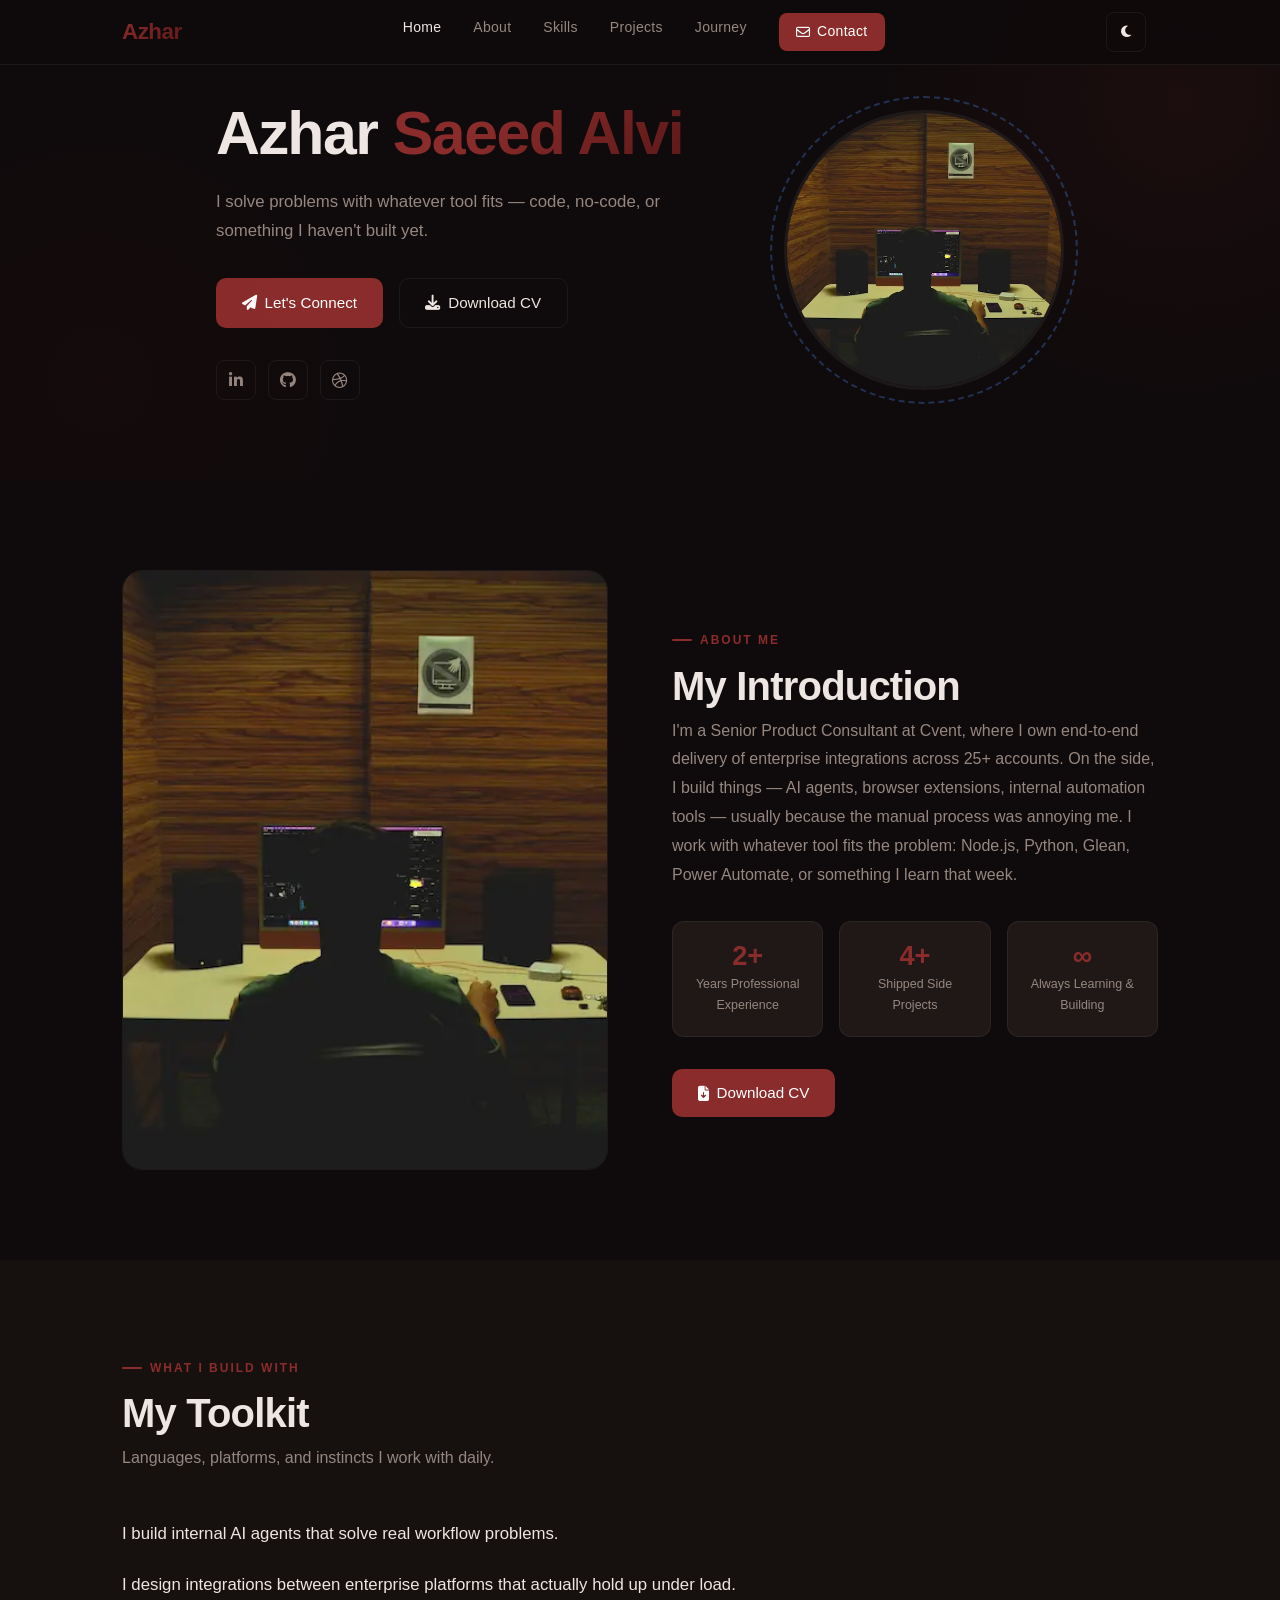
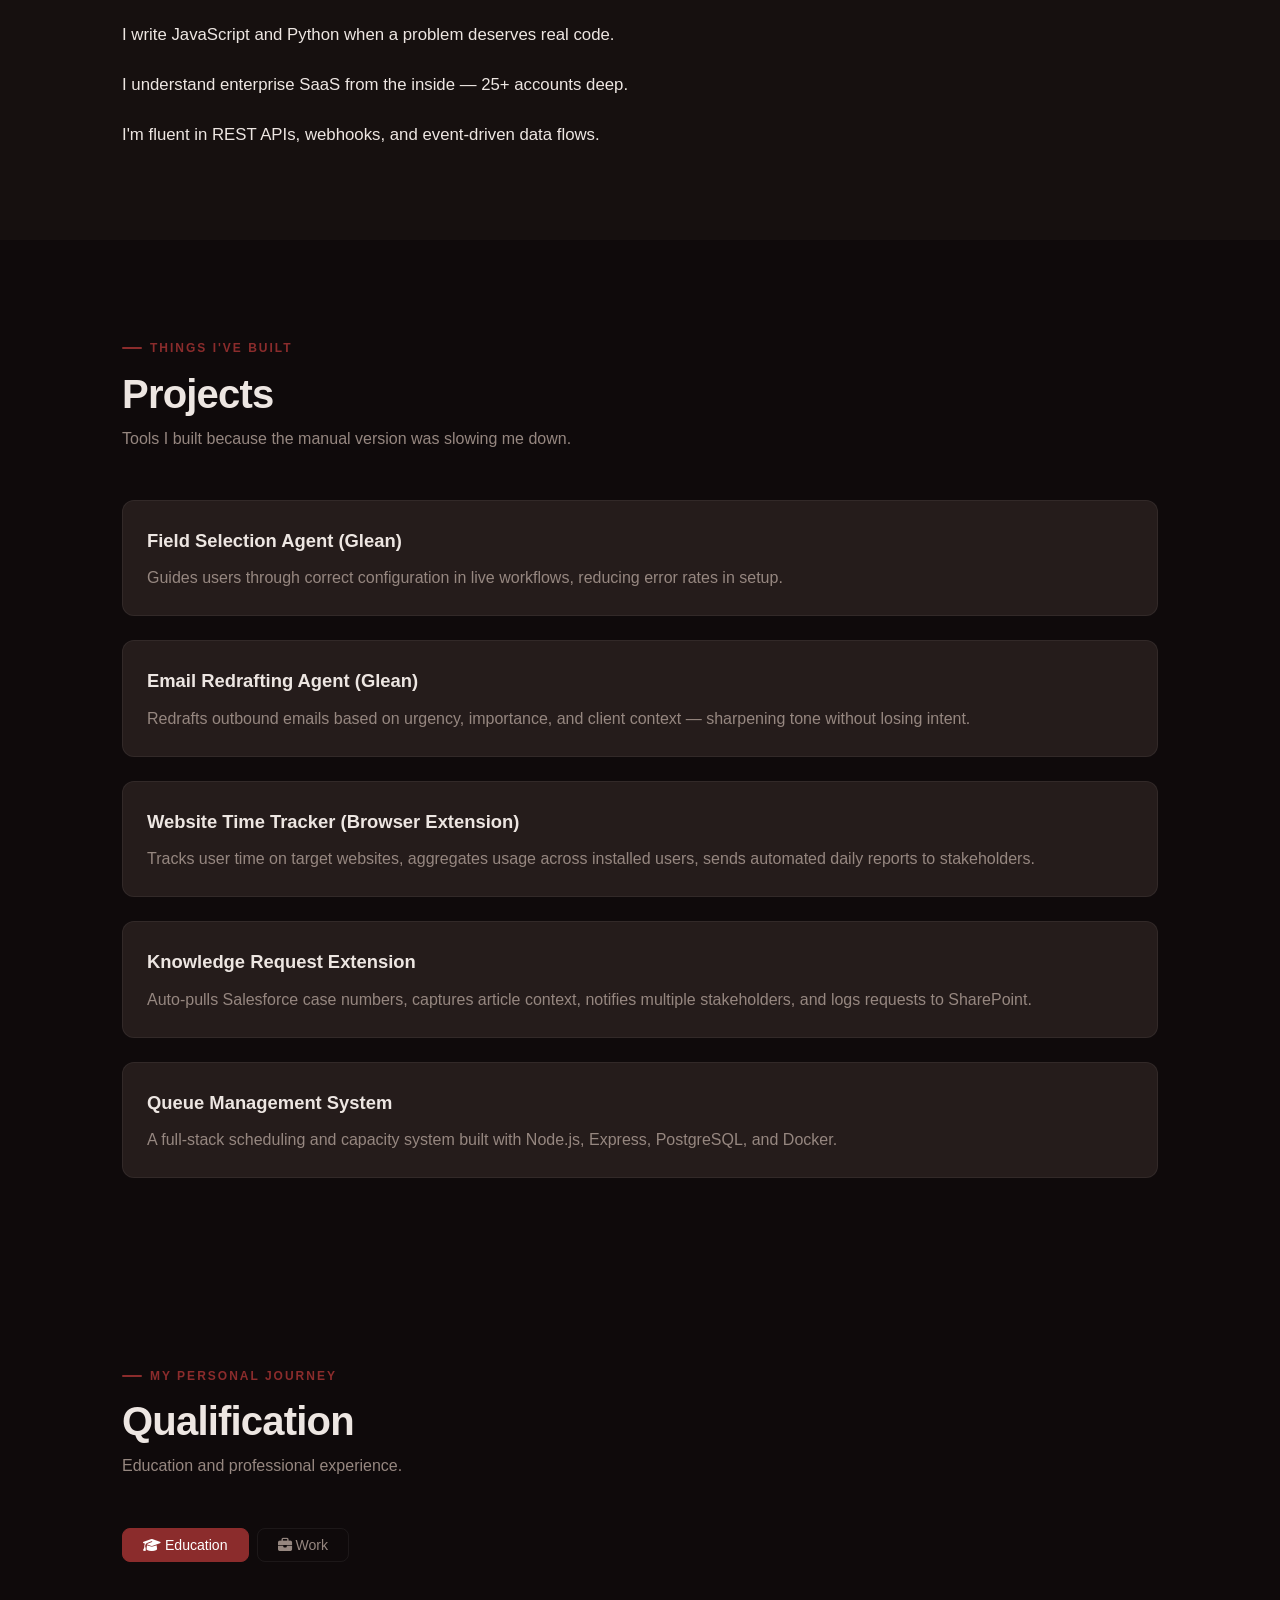
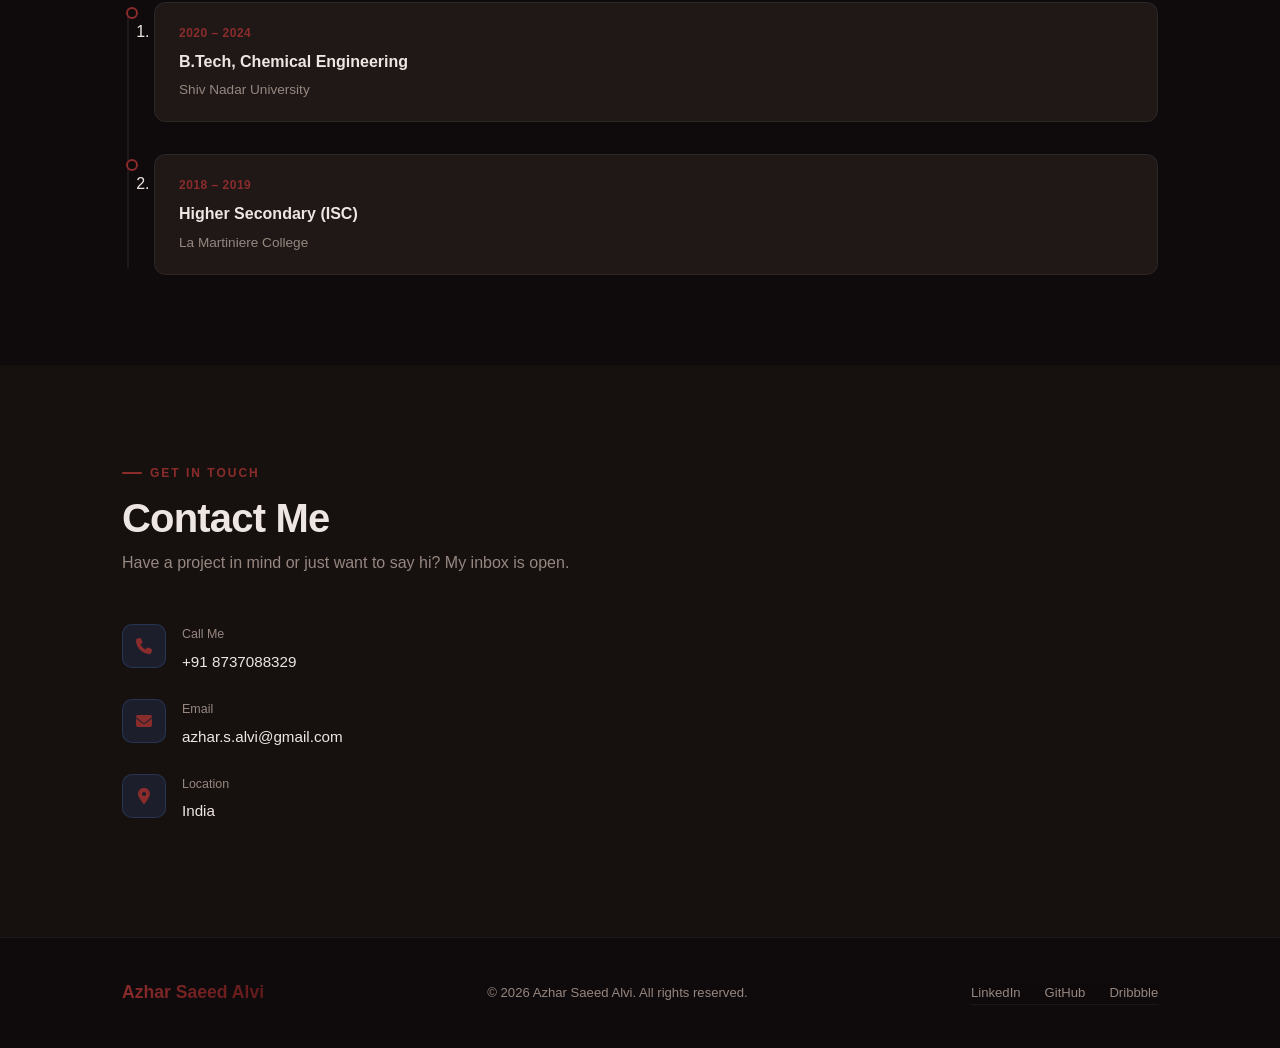
==== index.html @ 0b27b5ba "Initial commit" ====
<!DOCTYPE html>
<html lang="en">
<head>
  <meta charset="UTF-8" />
  <meta name="viewport" content="width=device-width, initial-scale=1.0" />
  <meta name="description" content="Azhar Saeed Alvi — Backend & Cloud Engineer transitioning from SaaS consulting. Building with JavaScript, MERN stack, and Linux." />
  <title>Azhar Saeed Alvi | Backend & Cloud Engineer</title>

  <link href="https://cdnjs.cloudflare.com/ajax/libs/font-awesome/6.5.0/css/all.min.css" rel="stylesheet" />
  <link rel="stylesheet" href="assets/css/styles.css" />


</head>

<body>
  <a href="#main-content" class="skip-link">Skip to main content</a>

  <!-- ── Nav ──────────────────────────────────────────────── -->
  <nav aria-label="Main navigation">
    <div class="container nav-inner">
      <a class="nav-logo" href="#home" aria-label="Azhar — go to top">Azhar</a>

      <ul class="nav-links" id="navLinks" role="list">
        <li><a href="#home">Home</a></li>
        <li><a href="#about">About</a></li>
        <li><a href="#skills">Skills</a></li>
        <li><a href="#projects">Projects</a></li>
        <li><a href="#qualification">Journey</a></li>
        <li><a href="#contact" class="nav-cta"><i class="fa-regular fa-envelope" aria-hidden="true"></i> Contact</a></li>
      </ul>

      <button class="theme-toggle" id="themeToggle" aria-label="Toggle theme">
        <i class="fa-solid fa-moon" id="themeIcon" aria-hidden="true"></i>
      </button>
      <button class="hamburger" id="menuBtn" aria-label="Toggle menu" aria-expanded="false" aria-controls="navLinks">
        <span></span><span></span><span></span>
      </button>
    </div>
  </nav>

  <main id="main-content">

    <!-- ── Hero ───────────────────────────────────────────── -->
    <section id="home" aria-labelledby="hero-heading">
      <div class="hero-glow" aria-hidden="true"></div>
      <div class="hero-glow-2" aria-hidden="true"></div>

      <div class="container">
        <div class="hero-grid">
          <div>
            <h1 class="hero-title" id="hero-heading">
  Azhar <span class="highlight">Saeed Alvi</span>
</h1>

<p class="hero-sub">
  I solve problems with whatever tool fits — code, no-code, or something I haven't built yet.
</p>

            <div class="hero-actions">
              <a href="#contact" class="btn-primary">
                <i class="fa-solid fa-paper-plane" aria-hidden="true"></i> Let's Connect
              </a>
              <a href="assets/pdf/Azhar_Saeed_Alvi_Resume.pdf" class="btn-ghost" download aria-label="Download Azhar's CV">
                <i class="fa-solid fa-download" aria-hidden="true"></i> Download CV
              </a>
            </div>

            <div class="hero-socials" aria-label="Social profiles">
              <a href="https://www.linkedin.com/in/azharsaeedalvi/" target="_blank" rel="noopener" aria-label="LinkedIn">
                <i class="fa-brands fa-linkedin-in" aria-hidden="true"></i>
              </a>
              <a href="https://github.com/AzharSaeedAlvi" target="_blank" rel="noopener" aria-label="GitHub">
                <i class="fa-brands fa-github" aria-hidden="true"></i>
              </a>
              <a href="https://dribbble.com/AzharSaeedAlvi" target="_blank" rel="noopener" aria-label="Dribbble">
                <i class="fa-brands fa-dribbble" aria-hidden="true"></i>
              </a>
            </div>
          </div>

          <div class="hero-img-wrap" aria-hidden="true">
            <div class="hero-avatar-ring"></div>
            <img
              src="assets/img/about.webp"
              alt=""
              class="hero-avatar"
              width="280" height="280"
              loading="eager"
            />
          </div>
        </div>
      </div>
    </section>

    <!-- ── About ──────────────────────────────────────────── -->
    <section id="about" aria-labelledby="about-heading">
      <div class="container">
        <div class="about-grid fade-in">
          <div>
            <img
              src="assets/img/about.webp"
              alt="Azhar Saeed Alvi"
              class="about-img"
              width="480" height="600"
              loading="lazy"
            />
          </div>

          <div>
            <p class="section-label">About Me</p>
            <h2 class="section-title" id="about-heading">My Introduction</h2>
            <p style="color: var(--muted); margin-bottom: 1.5rem; line-height: 1.8;">
              I'm a Senior Product Consultant at Cvent, where I own end-to-end delivery of
              enterprise integrations across 25+ accounts. On the side, I build things —
              AI agents, browser extensions, internal automation tools — usually because
              the manual process was annoying me. I work with whatever tool fits the problem:
              Node.js, Python, Glean, Power Automate, or something I learn that week.
            </p>

            <div class="about-stats" role="list">
              <div class="stat-card" role="listitem">
                <div class="stat-num" aria-label="2 or more years">2+</div>
                <div class="stat-label">Years Professional Experience</div>
              </div>
              <div class="stat-card" role="listitem">
                <div class="stat-num" aria-label="4 or more shipped side projects">4+</div>
                <div class="stat-label">Shipped Side Projects</div>
              </div>
              <div class="stat-card" role="listitem">
                <div class="stat-num">∞</div>
                <div class="stat-label">Always Learning &amp; Building</div>
              </div>
            </div>

            <a href="assets/pdf/Azhar_Saeed_Alvi_Resume.pdf" class="btn-primary" download aria-label="Download Azhar's CV">
              <i class="fa-solid fa-file-arrow-down" aria-hidden="true"></i> Download CV
            </a>
          </div>
        </div>
      </div>
    </section>

<!-- ── Skills ─────────────────────────────────────── -->

<section id="skills" aria-labelledby="skills-heading">
  <div class="container">
    <div class="fade-in">
      <p class="section-label">What I Build With</p>
      <h2 class="section-title" id="skills-heading">My Toolkit</h2>
      <p class="section-desc">Languages, platforms, and instincts I work with daily.</p>
    </div>

    <div class="fade-in" style="margin-top: 2.5rem; display: grid; gap: 1.25rem;">
      <p style="color: var(--text); font-size: 1.05rem; line-height: 1.8;">
        I build internal AI agents that solve real workflow problems.
      </p>
      <p style="color: var(--text); font-size: 1.05rem; line-height: 1.8;">
        I design integrations between enterprise platforms that actually hold up under load.
      </p>
      <p style="color: var(--text); font-size: 1.05rem; line-height: 1.8;">
        I write JavaScript and Python when a problem deserves real code.
      </p>
      <p style="color: var(--text); font-size: 1.05rem; line-height: 1.8;">
        I understand enterprise SaaS from the inside — 25+ accounts deep.
      </p>
      <p style="color: var(--text); font-size: 1.05rem; line-height: 1.8;">
        I'm fluent in REST APIs, webhooks, and event-driven data flows.
      </p>
    </div>
  </div>
</section>

<!-- ── Projects ─────────────────────────────────────── -->
<section id="projects" aria-labelledby="projects-heading">
  <div class="container">
    <div class="fade-in">
      <p class="section-label">Things I've Built</p>
      <h2 class="section-title" id="projects-heading">Projects</h2>
      <p class="section-desc">Tools I built because the manual version was slowing me down.</p>
    </div>

    <div class="fade-in" style="margin-top: 2.5rem; display: grid; gap: 1.5rem;">

      <article style="background: var(--surface); border: 1px solid var(--border); border-radius: var(--radius); padding: 1.5rem;">
        <h3 style="font-family: var(--font-head); font-size: 1.15rem; margin-bottom: 0.5rem;">Field Selection Agent (Glean)</h3>
        <p style="color: var(--muted); line-height: 1.7;">Guides users through correct configuration in live workflows, reducing error rates in setup.</p>
      </article>

      <article style="background: var(--surface); border: 1px solid var(--border); border-radius: var(--radius); padding: 1.5rem;">
        <h3 style="font-family: var(--font-head); font-size: 1.15rem; margin-bottom: 0.5rem;">Email Redrafting Agent (Glean)</h3>
        <p style="color: var(--muted); line-height: 1.7;">Redrafts outbound emails based on urgency, importance, and client context — sharpening tone without losing intent.</p>
      </article>

      <article style="background: var(--surface); border: 1px solid var(--border); border-radius: var(--radius); padding: 1.5rem;">
        <h3 style="font-family: var(--font-head); font-size: 1.15rem; margin-bottom: 0.5rem;">Website Time Tracker (Browser Extension)</h3>
        <p style="color: var(--muted); line-height: 1.7;">Tracks user time on target websites, aggregates usage across installed users, sends automated daily reports to stakeholders.</p>
      </article>

      <article style="background: var(--surface); border: 1px solid var(--border); border-radius: var(--radius); padding: 1.5rem;">
        <h3 style="font-family: var(--font-head); font-size: 1.15rem; margin-bottom: 0.5rem;">Knowledge Request Extension</h3>
        <p style="color: var(--muted); line-height: 1.7;">Auto-pulls Salesforce case numbers, captures article context, notifies multiple stakeholders, and logs requests to SharePoint.</p>
      </article>

      <article style="background: var(--surface); border: 1px solid var(--border); border-radius: var(--radius); padding: 1.5rem;">
        <h3 style="font-family: var(--font-head); font-size: 1.15rem; margin-bottom: 0.5rem;">Queue Management System</h3>
        <p style="color: var(--muted); line-height: 1.7;">A full-stack scheduling and capacity system built with Node.js, Express, PostgreSQL, and Docker.</p>
      </article>

    </div>
  </div>
</section>

    <!-- ── Qualification ──────────────────────────────────── -->
    <section id="qualification" aria-labelledby="qual-heading">
      <div class="container">
        <div class="fade-in">
          <p class="section-label">My Personal Journey</p>
          <h2 class="section-title" id="qual-heading">Qualification</h2>
          <p class="section-desc">Education and professional experience.</p>
        </div>

        <div class="timeline-tabs fade-in" role="tablist" aria-label="Qualification categories">
          <button class="tab-btn active" role="tab" aria-selected="true" aria-controls="panel-edu" id="tab-edu">
            <i class="fa-solid fa-graduation-cap" aria-hidden="true"></i> Education
          </button>
          <button class="tab-btn" role="tab" aria-selected="false" aria-controls="panel-work" id="tab-work">
            <i class="fa-solid fa-briefcase" aria-hidden="true"></i> Work
          </button>
        </div>

        <!-- Education panel -->
        <div class="timeline-panel active fade-in" id="panel-edu" role="tabpanel" aria-labelledby="tab-edu">
          <ol class="timeline" aria-label="Education timeline">
              <li class="timeline-item">
                <div class="timeline-dot" aria-hidden="true"></div>
                <div class="timeline-item-inner">
                  <p class="tl-date">2020 – 2024</p>
                  <h3 class="tl-title">B.Tech, Chemical Engineering</h3>
                  <p class="tl-org">Shiv Nadar University</p>
                </div>
              </li>
              <li class="timeline-item">
                <div class="timeline-dot" aria-hidden="true"></div>
                <div class="timeline-item-inner">
                  <p class="tl-date">2018 – 2019</p>
                  <h3 class="tl-title">Higher Secondary (ISC)</h3>
                  <p class="tl-org">La Martiniere College</p>
                </div>
              </li>
            </ol>
        </div>

        <!-- Work panel -->
        <div class="timeline-panel fade-in" id="panel-work" role="tabpanel" aria-labelledby="tab-work">
          <ol class="timeline" aria-label="Work timeline">
            <li class="timeline-item">
              <div class="timeline-dot" aria-hidden="true"></div>
              <div class="timeline-item-inner">
                <p class="tl-date">Feb 2026 – Present</p>
                <h3 class="tl-title">Senior Product Consultant</h3>
                <p class="tl-org">Cvent — Owning 25+ enterprise integrations</p>
              </div>
            </li>
            <li class="timeline-item">
              <div class="timeline-dot" aria-hidden="true"></div>
              <div class="timeline-item-inner">
                <p class="tl-date">Aug 2024 – Jan 2026</p>
                <h3 class="tl-title">Associate Product Consultant</h3>
                <p class="tl-org">Cvent — Onboarded 30+ enterprise clients</p>
              </div>
            </li>
            <li class="timeline-item">
              <div class="timeline-dot" aria-hidden="true"></div>
              <div class="timeline-item-inner">
                <p class="tl-date">Feb 2024 – Jul 2024</p>
                <h3 class="tl-title">Associate Product Consultant — Intern</h3>
                <p class="tl-org">Cvent — Earned full-time offer at completion</p>
              </div>
            </li>
          </ol>
        </div>

      </div>
    </section>

    <!-- ── Contact ────────────────────────────────────────── -->
    <section id="contact" aria-labelledby="contact-heading">
      <div class="container">
        <div class="fade-in">
          <p class="section-label">Get in Touch</p>
          <h2 class="section-title" id="contact-heading">Contact Me</h2>
          <p class="section-desc">Have a project in mind or just want to say hi? My inbox is open.</p>
        </div>

        <div class="contact-grid fade-in">
          <div>
            <div class="contact-info-item">
              <div class="contact-icon" aria-hidden="true">
                <i class="fa-solid fa-phone"></i>
              </div>
              <div>
                <p class="contact-info-label">Call Me</p>
                <a class="contact-info-val" href="tel:+918737088329">+91 8737088329</a>
              </div>
            </div>

            <div class="contact-info-item">
              <div class="contact-icon" aria-hidden="true">
                <i class="fa-solid fa-envelope"></i>
              </div>
              <div>
                <p class="contact-info-label">Email</p>
                <a class="contact-info-val" href="mailto:azhar.s.alvi@gmail.com">azhar.s.alvi@gmail.com</a>
              </div>
            </div>

            <div class="contact-info-item">
              <div class="contact-icon" aria-hidden="true">
                <i class="fa-solid fa-location-dot"></i>
              </div>
              <div>
                <p class="contact-info-label">Location</p>
                <p class="contact-info-val">India</p>
              </div>
            </div>
          </div>

          
        </div>
      </div>
    </section>

  </main>

  <!-- ── Footer ─────────────────────────────────────────── -->
  <footer>
    <div class="container footer-inner">
      <span class="footer-logo">Azhar Saeed Alvi</span>
      <p class="footer-copy">© <span id="year"></span> Azhar Saeed Alvi. All rights reserved.</p>
      <nav class="footer-links" aria-label="Footer navigation">
        <a href="https://www.linkedin.com/in/azharsaeedalvi/" target="_blank" rel="noopener">LinkedIn</a>
        <a href="https://github.com/AzharSaeedAlvi" target="_blank" rel="noopener">GitHub</a>
        <a href="https://dribbble.com/AzharSaeedAlvi" target="_blank" rel="noopener">Dribbble</a>
      </nav>
    </div>
  </footer>

  <!-- ── Scripts ────────────────────────────────────────── -->
<script src="assets/js/main.js"></script>  

</body>
</html>
---- assets/css/styles.css ----
/* ── Reset & Tokens ─────────────────────────────────────── */
    *, *::before, *::after { box-sizing: border-box; margin: 0; padding: 0; }

:root {
        /* === Dark theme (Itachi — muted maroon) === */
        --bg:       #0F0A0B;
        --bg2:      #16100F;
        --bg3:      #1F1816;
        --surface:  #251C1B;
        --border:   rgba(255,255,255,0.06);
        --text:     #EDE6E2;
        --muted:    #968780;
        --accent:   #8B2C2C;
        --accent2:  #5C1818;
        --green:    #34d399;
        --nav-bg:   rgba(15,10,11,0.85);

        --font-head: "Century Gothic", Futura, "CenturyGothic", AppleGothic, sans-serif;
        --font-body: "Century Gothic", Futura, "CenturyGothic", AppleGothic, sans-serif;
        --radius:   12px;
        --transition: 0.22s ease;
      }

      /* === Light theme (Byakuya — Senbonzakura petals) === */
      [data-theme="light"] {
        --bg:       #F5EEEC;
        --bg2:      #EFE5E3;
        --bg3:      #E8DBD8;
        --surface:  #FFFFFF;
        --border:   rgba(0,0,0,0.07);
        --text:     #2D2426;
        --muted:    #8A7F7E;
        --accent:   #B8696F;
        --accent2:  #8E4A4F;
        --nav-bg:   rgba(245,238,236,0.85);
      }

    html { scroll-behavior: smooth; }

    body {
      font-family: var(--font-body);
      background: var(--bg);
      color: var(--text);
      line-height: 1.7;
      font-size: 16px;
      overflow-x: hidden;
    }

    a { color: inherit; text-decoration: none; }
    img { display: block; max-width: 100%; }
    ul { list-style: none; }

    .container {
      max-width: 1100px;
      margin: 0 auto;
      padding: 0 2rem;
    }

    /* ── Scrollbar ──────────────────────────────────────────── */
    ::-webkit-scrollbar { width: 5px; }
    ::-webkit-scrollbar-track { background: var(--bg); }
    ::-webkit-scrollbar-thumb { background: var(--accent); border-radius: 3px; }

    /* ── Skip Link ──────────────────────────────────────────── */
    .skip-link {
      position: absolute;
      top: -999px; left: -999px;
      background: var(--accent); color: #fff;
      padding: .5rem 1rem; border-radius: 6px;
      font-weight: 600; z-index: 9999;
    }
    .skip-link:focus { top: 1rem; left: 1rem; }

    /* ── Nav ────────────────────────────────────────────────── */
    nav {
      position: fixed;
      top: 0; left: 0; right: 0;
      z-index: 100;
      background: var(--nav-bg);
      backdrop-filter: blur(14px);
      -webkit-backdrop-filter: blur(14px);
      border-bottom: 1px solid var(--border);
    }

    .nav-inner {
      display: flex;
      align-items: center;
      justify-content: space-between;
      height: 64px;
    }

    .nav-logo {
      font-family: var(--font-head);
      font-size: 1.4rem;
      font-weight: 800;
      letter-spacing: -0.5px;
      background: linear-gradient(135deg, var(--accent), var(--accent2));
      -webkit-background-clip: text;
      -webkit-text-fill-color: transparent;
      background-clip: text;
    }

    .nav-links {
      display: flex;
      gap: 2rem;
    }

    .nav-links a {
      font-size: 0.875rem;
      font-weight: 500;
      color: var(--muted);
      transition: color var(--transition);
      letter-spacing: 0.3px;
    }

    .nav-links a:hover { color: var(--text); }

    .nav-cta {
      display: inline-flex;
      align-items: center;
      gap: 0.4rem;
      background: var(--accent);
      color: #fff !important;
      padding: 0.45rem 1.1rem;
      border-radius: 8px;
      font-size: 0.85rem;
      font-weight: 500;
      transition: opacity var(--transition), transform var(--transition);
    }

    .nav-cta:hover { opacity: 0.88; transform: translateY(-1px); }

    /* hamburger */
    .theme-toggle {
      background: transparent;
      border: 1px solid var(--border);
      color: var(--text);
      width: 40px;
      height: 40px;
      border-radius: 8px;
      cursor: pointer;
      display: flex;
      align-items: center;
      justify-content: center;
      transition: all var(--transition);
      margin-right: 0.75rem;
    }

    .theme-toggle:hover {
      border-color: var(--accent);
      color: var(--accent);
    }
    
    .hamburger {
      display: none;
      flex-direction: column;
      gap: 5px;
      cursor: pointer;
      background: none;
      border: none;
      padding: 4px;
    }

    .hamburger span {
      display: block; width: 22px; height: 2px;
      background: var(--text); border-radius: 2px;
      transition: var(--transition);
    }

    /* ── Hero ───────────────────────────────────────────────── */
    #home {
      min-height: auto;
      padding-top: 7rem;
      padding-bottom: 5rem; 
      display: flex;
      align-items: center;
      padding: 100px 0 80px;
      position: relative;
      overflow: hidden;
    }

    .hero-glow {
      position: absolute;
      top: -200px; right: -200px;
      width: 600px; height: 600px;
      background: radial-gradient(circle, rgba(139,44,44,0.10) 0%, transparent 70%);
      pointer-events: none;
    }

    .hero-glow-2 {
      position: absolute;
      bottom: -150px; left: -150px;
      width: 500px; height: 500px;
      background: radial-gradient(circle, rgba(92,24,24,0.08) 0%, transparent 70%);
      pointer-events: none;
    }

    .hero-grid {
      display: grid;
      grid-template-columns: 1fr auto;
      gap: 3rem;
      align-items: center;
    }

    .hero-badge {
      display: inline-flex;
      align-items: center;
      gap: 0.5rem;
      background: rgba(52,211,153,0.1);
      border: 1px solid rgba(52,211,153,0.25);
      color: var(--green);
      padding: 0.3rem 0.9rem;
      border-radius: 100px;
      font-size: 0.78rem;
      font-weight: 500;
      letter-spacing: 0.5px;
      margin-bottom: 1.5rem;
    }

    .hero-badge::before {
      content: '';
      display: inline-block;
      width: 6px; height: 6px;
      background: var(--green);
      border-radius: 50%;
      animation: pulse 2s infinite;
    }

    @keyframes pulse {
      0%, 100% { opacity: 1; transform: scale(1); }
      50%       { opacity: 0.5; transform: scale(0.85); }
    }

    .hero-title {
      font-family: var(--font-head);
      font-size: clamp(2.4rem, 5vw, 3.8rem);
      font-weight: 800;
      line-height: 1.1;
      letter-spacing: -1.5px;
      margin-bottom: 1.25rem;
    }

    .hero-title .highlight {
      background: linear-gradient(135deg, var(--accent) 30%, var(--accent2));
      -webkit-background-clip: text;
      -webkit-text-fill-color: transparent;
      background-clip: text;
    }

    .hero-sub {
      font-size: 1.05rem;
      color: var(--muted);
      max-width: 520px;
      margin-bottom: 2rem;
      line-height: 1.75;
    }

    .hero-actions {
      display: flex;
      gap: 1rem;
      flex-wrap: wrap;
    }

    .btn-primary {
      display: inline-flex;
      align-items: center;
      gap: 0.5rem;
      background: var(--accent);
      color: #fff;
      padding: 0.7rem 1.6rem;
      border-radius: 10px;
      font-weight: 500;
      font-size: 0.95rem;
      transition: opacity var(--transition), transform var(--transition);
    }

    .btn-primary:hover { opacity: 0.88; transform: translateY(-2px); }

    .btn-ghost {
      display: inline-flex;
      align-items: center;
      gap: 0.5rem;
      border: 1px solid var(--border);
      color: var(--text);
      padding: 0.7rem 1.6rem;
      border-radius: 10px;
      font-weight: 500;
      font-size: 0.95rem;
      transition: background var(--transition), border-color var(--transition), transform var(--transition);
    }

    .btn-ghost:hover {
      background: var(--surface);
      border-color: rgba(255,255,255,0.15);
      transform: translateY(-2px);
    }

    .hero-socials {
      display: flex;
      gap: 0.75rem;
      margin-top: 2rem;
    }

    .hero-socials a {
      width: 40px; height: 40px;
      border: 1px solid var(--border);
      border-radius: 8px;
      display: flex; align-items: center; justify-content: center;
      color: var(--muted);
      font-size: 1rem;
      transition: color var(--transition), border-color var(--transition), background var(--transition);
    }

    .hero-socials a:hover {
      color: var(--text);
      border-color: rgba(255,255,255,0.2);
      background: var(--surface);
    }

    .hero-img-wrap {
      position: relative;
      flex-shrink: 0;
    }

    .hero-avatar {
      width: 280px; height: 280px;
      border-radius: 50%;
      object-fit: cover;
      border: 3px solid var(--border);
      position: relative;
      z-index: 1;
    }

    .hero-avatar-ring {
      position: absolute;
      inset: -14px;
      border-radius: 50%;
      border: 2px dashed rgba(79,142,247,0.3);
      animation: spin 20s linear infinite;
    }

    @keyframes spin { to { transform: rotate(360deg); } }

    /* ── Section Base ───────────────────────────────────────── */
    section { padding: 90px 0; }

    .section-label {
      display: inline-flex;
      align-items: center;
      gap: 0.5rem;
      font-size: 0.75rem;
      font-weight: 600;
      letter-spacing: 2px;
      text-transform: uppercase;
      color: var(--accent);
      margin-bottom: 0.75rem;
    }

    .section-label::before {
      content: '';
      display: inline-block;
      width: 20px; height: 2px;
      background: var(--accent);
      border-radius: 1px;
    }

    .section-title {
      font-family: var(--font-head);
      font-size: clamp(1.8rem, 3.5vw, 2.5rem);
      font-weight: 800;
      letter-spacing: -0.8px;
      line-height: 1.15;
      margin-bottom: 0.5rem;
    }

    .section-desc {
      color: var(--muted);
      max-width: 520px;
      font-size: 1rem;
      margin-bottom: 3rem;
    }

    /* ── About ──────────────────────────────────────────────── */
    .about-grid {
      display: grid;
      grid-template-columns: 1fr 1fr;
      gap: 4rem;
      align-items: center;
    }

    .about-img {
      width: 100%;
      aspect-ratio: 4/5;
      object-fit: cover;
      border-radius: 20px;
      border: 1px solid var(--border);
    }

    .about-stats {
      display: grid;
      grid-template-columns: repeat(3,1fr);
      gap: 1rem;
      margin: 2rem 0;
    }

    .stat-card {
      background: var(--bg3);
      border: 1px solid var(--border);
      border-radius: var(--radius);
      padding: 1.25rem 1rem;
      text-align: center;
    }

    .stat-num {
      font-family: var(--font-head);
      font-size: 1.7rem;
      font-weight: 800;
      color: var(--accent);
      line-height: 1;
      margin-bottom: 0.25rem;
    }

    .stat-label {
      font-size: 0.78rem;
      color: var(--muted);
      font-weight: 400;
    }

    /* ── Skills ─────────────────────────────────────────────── */
    #skills { background: var(--bg2); }

    .skills-grid {
      display: grid;
      grid-template-columns: repeat(3, 1fr);
      gap: 1.5rem;
    }

    .skill-category {
      background: var(--bg3);
      border: 1px solid var(--border);
      border-radius: 16px;
      padding: 1.75rem;
    }

    .skill-cat-title {
      font-family: var(--font-head);
      font-size: 1rem;
      font-weight: 700;
      margin-bottom: 0.25rem;
    }

    .skill-cat-sub {
      font-size: 0.78rem;
      color: var(--muted);
      margin-bottom: 1.5rem;
    }

    .skill-item {
      margin-bottom: 1.1rem;
    }

    .skill-item:last-child { margin-bottom: 0; }

    .skill-meta {
      display: flex;
      justify-content: space-between;
      font-size: 0.85rem;
      margin-bottom: 0.4rem;
    }

    .skill-name { font-weight: 500; }

    .skill-pct {
      color: var(--muted);
      font-size: 0.78rem;
    }

    .skill-bar-track {
      width: 100%;
      height: 5px;
      background: rgba(255,255,255,0.07);
      border-radius: 3px;
      overflow: hidden;
    }

    .skill-bar-fill {
      height: 100%;
      border-radius: 3px;
      background: linear-gradient(90deg, var(--accent), var(--accent2));
      width: 0%;
      transition: width 1s cubic-bezier(.4,0,.2,1);
    }

    /* ── Timeline ───────────────────────────────────────────── */
    .timeline-tabs {
      display: flex;
      gap: 0.5rem;
      margin-bottom: 2.5rem;
    }

    .tab-btn {
      padding: 0.5rem 1.25rem;
      border-radius: 8px;
      border: 1px solid var(--border);
      background: transparent;
      color: var(--muted);
      font-family: var(--font-body);
      font-size: 0.88rem;
      cursor: pointer;
      transition: all var(--transition);
    }

    .tab-btn.active,
    .tab-btn:hover {
      background: var(--accent);
      border-color: var(--accent);
      color: #fff;
    }

    .timeline-panel { display: none; }
    .timeline-panel.active { display: block; }

    .timeline {
      position: relative;
      padding-left: 2rem;
    }

    .timeline::before {
      content: '';
      position: absolute;
      left: 5px; top: 6px; bottom: 6px;
      width: 2px;
      background: var(--border);
      border-radius: 1px;
    }

    .timeline-item {
      position: relative;
      margin-bottom: 2rem;
    }

    .timeline-item:last-child { margin-bottom: 0; }

    .timeline-dot {
      position: absolute;
      left: -1.78rem; top: 5px;
      width: 12px; height: 12px;
      border-radius: 50%;
      background: var(--bg);
      border: 2px solid var(--accent);
    }

    .timeline-item-inner {
      background: var(--bg3);
      border: 1px solid var(--border);
      border-radius: var(--radius);
      padding: 1.25rem 1.5rem;
    }

    .tl-date {
      font-size: 0.75rem;
      color: var(--accent);
      font-weight: 600;
      letter-spacing: 0.5px;
      margin-bottom: 0.3rem;
    }

    .tl-title {
      font-family: var(--font-head);
      font-size: 1rem;
      font-weight: 700;
      margin-bottom: 0.2rem;
    }

    .tl-org {
      font-size: 0.85rem;
      color: var(--muted);
    }

    /* ── Contact ────────────────────────────────────────────── */
    #contact { background: var(--bg2); }

    .contact-grid {
      display: grid;
      grid-template-columns: 1fr 1.5fr;
      gap: 3rem;
      align-items: start;
    }

    .contact-info-item {
      display: flex;
      align-items: flex-start;
      gap: 1rem;
      margin-bottom: 1.5rem;
    }

    .contact-icon {
      width: 44px; height: 44px;
      flex-shrink: 0;
      border-radius: 10px;
      background: rgba(79,142,247,0.12);
      border: 1px solid rgba(79,142,247,0.2);
      display: flex; align-items: center; justify-content: center;
      color: var(--accent);
      font-size: 1rem;
    }

    .contact-info-label {
      font-size: 0.78rem;
      color: var(--muted);
      margin-bottom: 0.15rem;
    }

    .contact-info-val {
      font-size: 0.95rem;
      font-weight: 500;
    }

    .contact-form {
      background: var(--bg3);
      border: 1px solid var(--border);
      border-radius: 16px;
      padding: 2rem;
    }

    .form-row {
      display: grid;
      grid-template-columns: 1fr 1fr;
      gap: 1rem;
      margin-bottom: 1rem;
    }

    .form-group {
      display: flex;
      flex-direction: column;
      gap: 0.4rem;
      margin-bottom: 1rem;
    }

    .form-group.full { grid-column: 1 / -1; }

    label {
      font-size: 0.8rem;
      color: var(--muted);
      font-weight: 500;
    }

    input, textarea, select {
      background: var(--bg2);
      border: 1px solid var(--border);
      border-radius: 8px;
      color: var(--text);
      font-family: var(--font-body);
      font-size: 0.9rem;
      padding: 0.65rem 0.9rem;
      transition: border-color var(--transition);
      width: 100%;
      outline: none;
    }

    input:focus, textarea:focus, select:focus {
      border-color: var(--accent);
    }

    textarea { resize: vertical; min-height: 120px; }

    .btn-submit {
      width: 100%;
      padding: 0.8rem;
      background: var(--accent);
      color: #fff;
      border: none;
      border-radius: 10px;
      font-family: var(--font-body);
      font-size: 0.95rem;
      font-weight: 600;
      cursor: pointer;
      transition: opacity var(--transition), transform var(--transition);
      display: flex; align-items: center; justify-content: center; gap: 0.5rem;
    }

    .btn-submit:hover { opacity: 0.88; transform: translateY(-1px); }

    /* ── Footer ─────────────────────────────────────────────── */
      footer {
        background: var(--bg);
        border-top: 1px solid var(--border);
        padding: 2.5rem 0;
        position: relative;
        z-index: 1;
      }

      .footer-inner {
        display: flex;
        align-items: center;
        justify-content: space-between;
        flex-wrap: wrap;
        gap: 1rem;
        position: relative;
      }

      .footer-links {
        position: relative;
      }

    .footer-logo {
      font-family: var(--font-head);
      font-size: 1.1rem;
      font-weight: 800;
      background: linear-gradient(135deg, var(--accent), var(--accent2));
      -webkit-background-clip: text;
      -webkit-text-fill-color: transparent;
      background-clip: text;
    }

    .footer-copy {
      font-size: 0.82rem;
      color: var(--muted);
    }

    .footer-links {
      display: flex;
      gap: 1.5rem;
    }

    .footer-links a {
      font-size: 0.82rem;
      color: var(--muted);
      transition: color var(--transition);
    }

    .footer-links a:hover { color: var(--text); }

    /* ── Animations ─────────────────────────────────────────── */
    .fade-in {
      opacity: 0;
      transform: translateY(24px);
      transition: opacity 0.6s ease, transform 0.6s ease;
    }

    .fade-in.visible {
      opacity: 1;
      transform: translateY(0);
    }

    /* ── Responsive ─────────────────────────────────────────── */
    @media (max-width: 900px) {
      .skills-grid { grid-template-columns: 1fr; }
      .about-grid  { grid-template-columns: 1fr; }
      .contact-grid { grid-template-columns: 1fr; }
      .hero-grid { grid-template-columns: 1fr; }
      .hero-img-wrap { display: none; }
    }

    @media (max-width: 640px) {
  .nav-links { display: none; }
  .hamburger { display: flex; }
  .nav-links.open {
      display: flex;
      flex-direction: column;
      position: fixed;
      top: 64px;
      right: 0;
      bottom: 0;
      left: 0;
      background: var(--bg);
      padding: 1.25rem 1.5rem;
      gap: 0.25rem;
      z-index: 1000;
      overflow-y: auto;
    }
  .nav-links.open li {
      width: 100%;
    }
  .nav-links.open {
      display: flex !important;
      flex-direction: column;
      position: fixed;
      top: 64px;
      left: 0;
      right: 0;
      width: 100%;
      height: calc(100vh - 64px);
      background: var(--bg);
      padding: 1.25rem 1.5rem;
      gap: 0.25rem;
      z-index: 9999;
      overflow-y: auto;
      margin: 0;
  }
  .nav-links.open a.nav-cta {
      margin-top: 0.75rem;
      border-bottom: none;
      text-align: center;
    }
  .form-row { grid-template-columns: 1fr; }
  .about-stats { grid-template-columns: 1fr; }
}
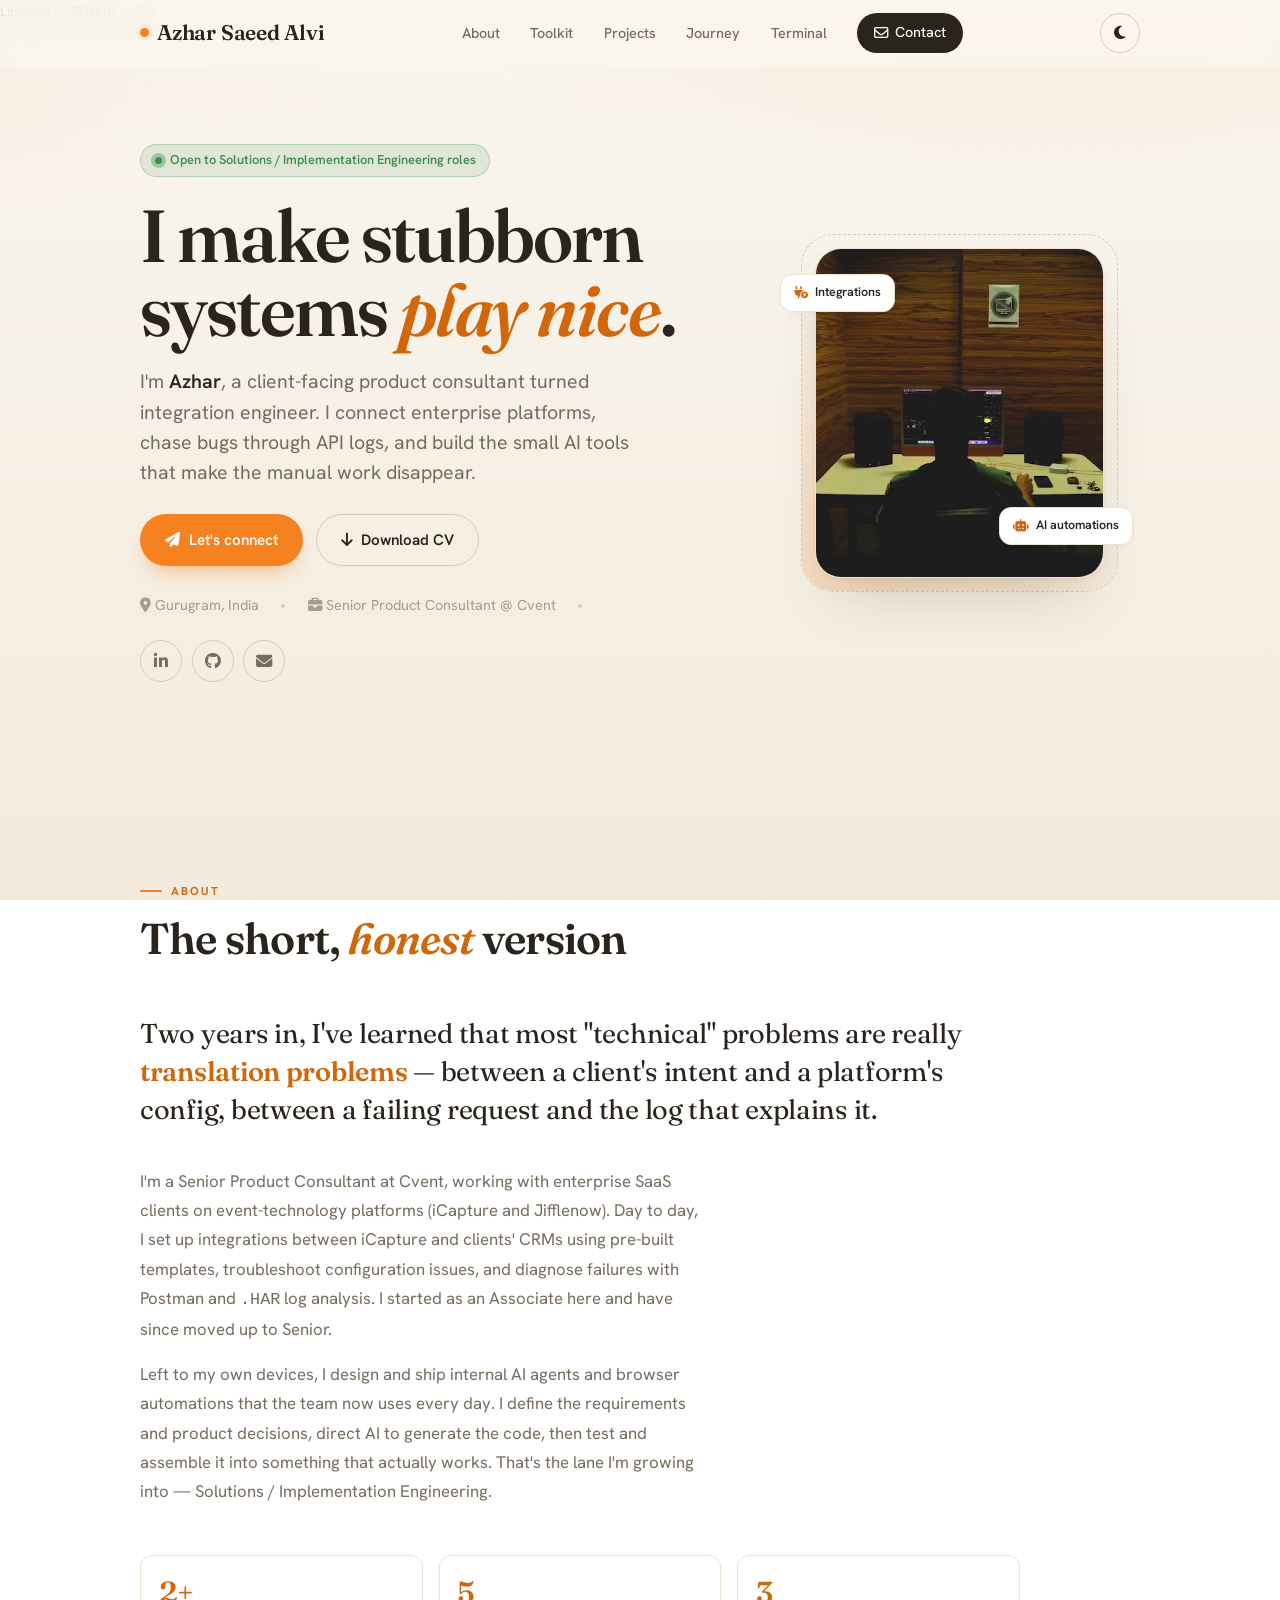
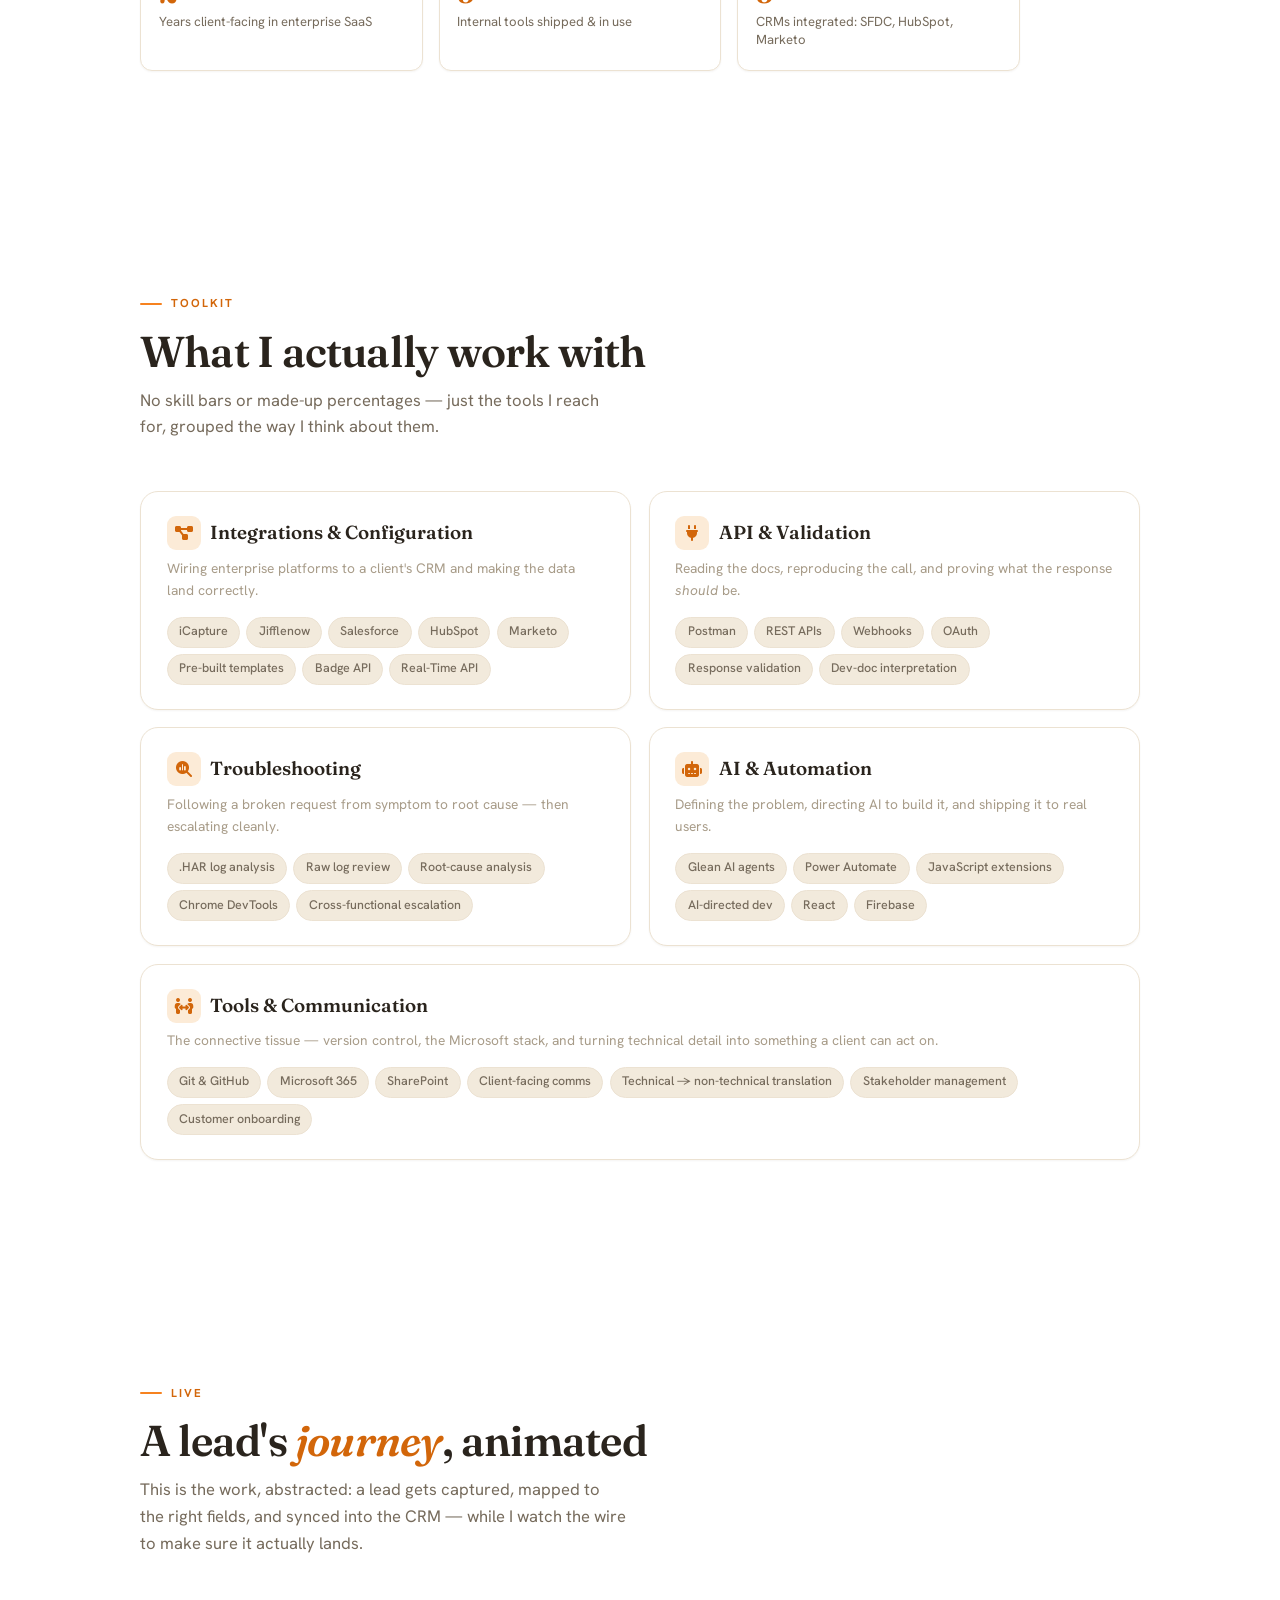
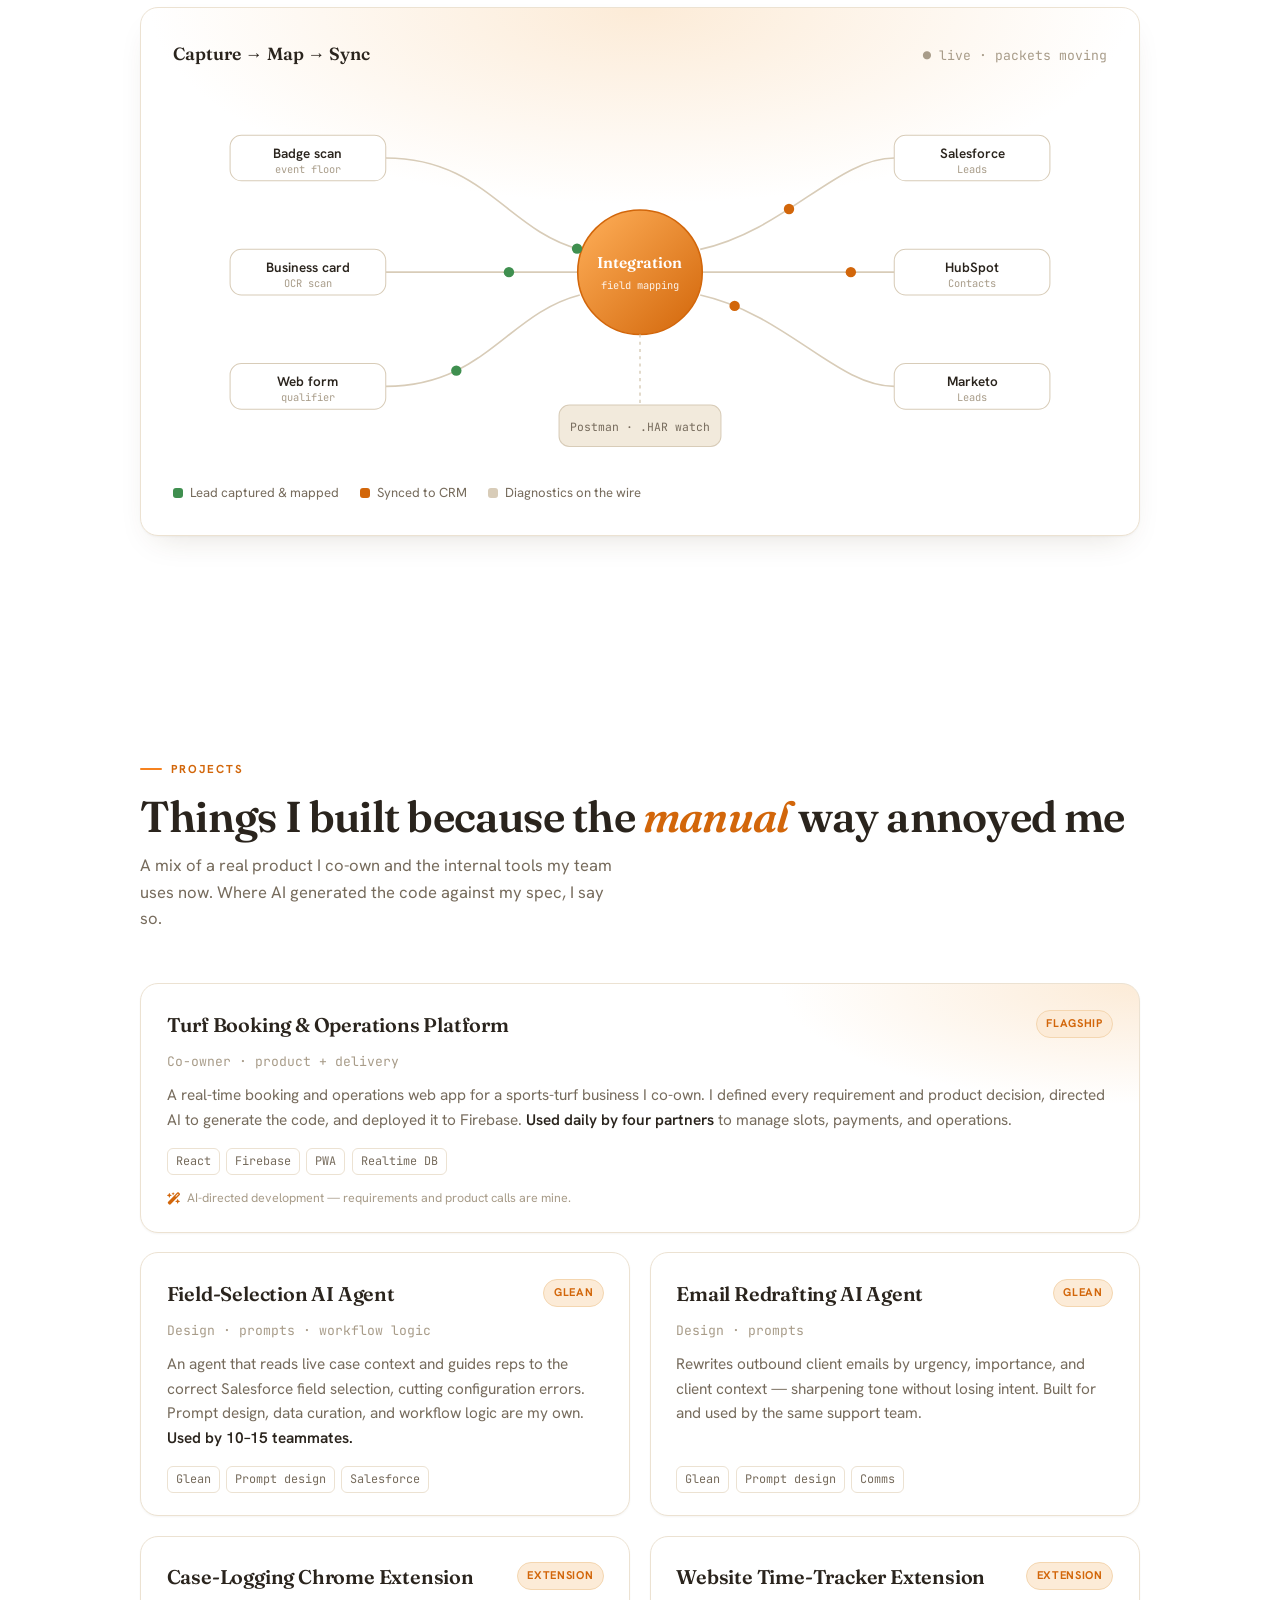
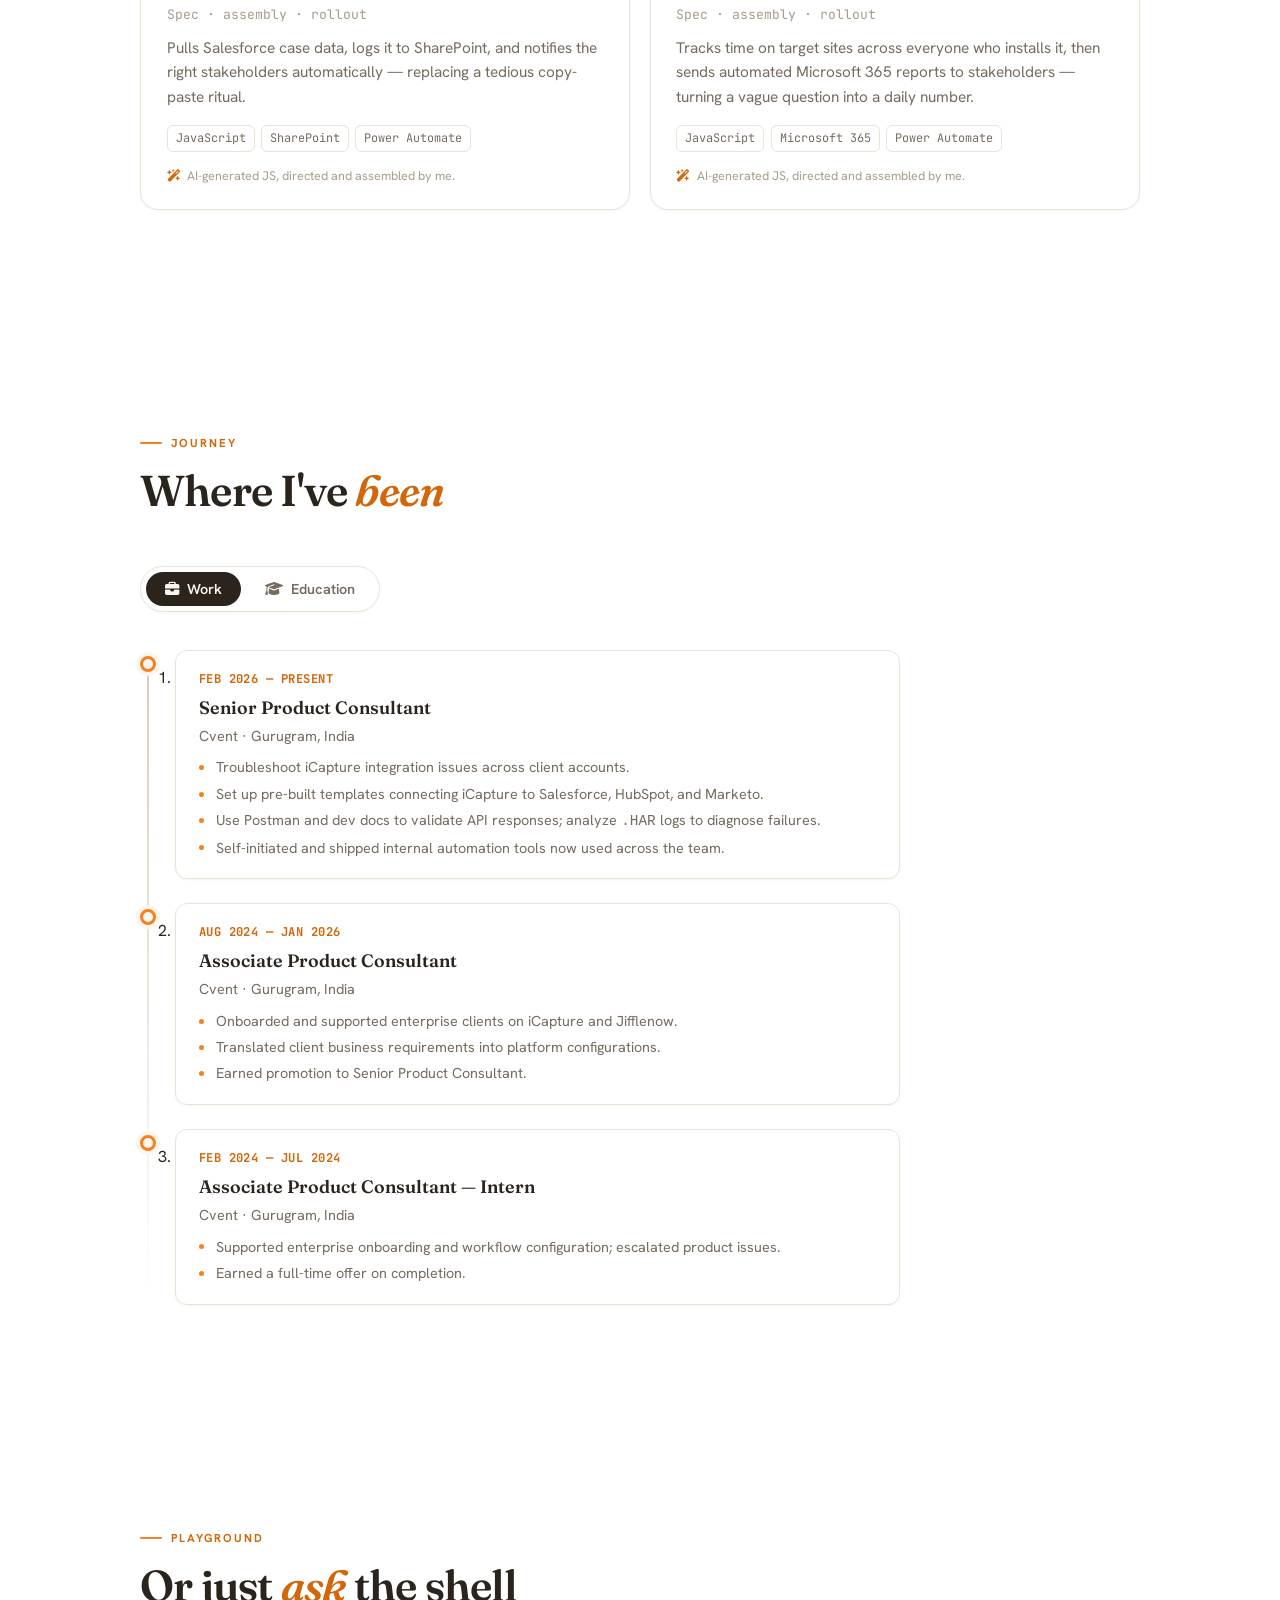
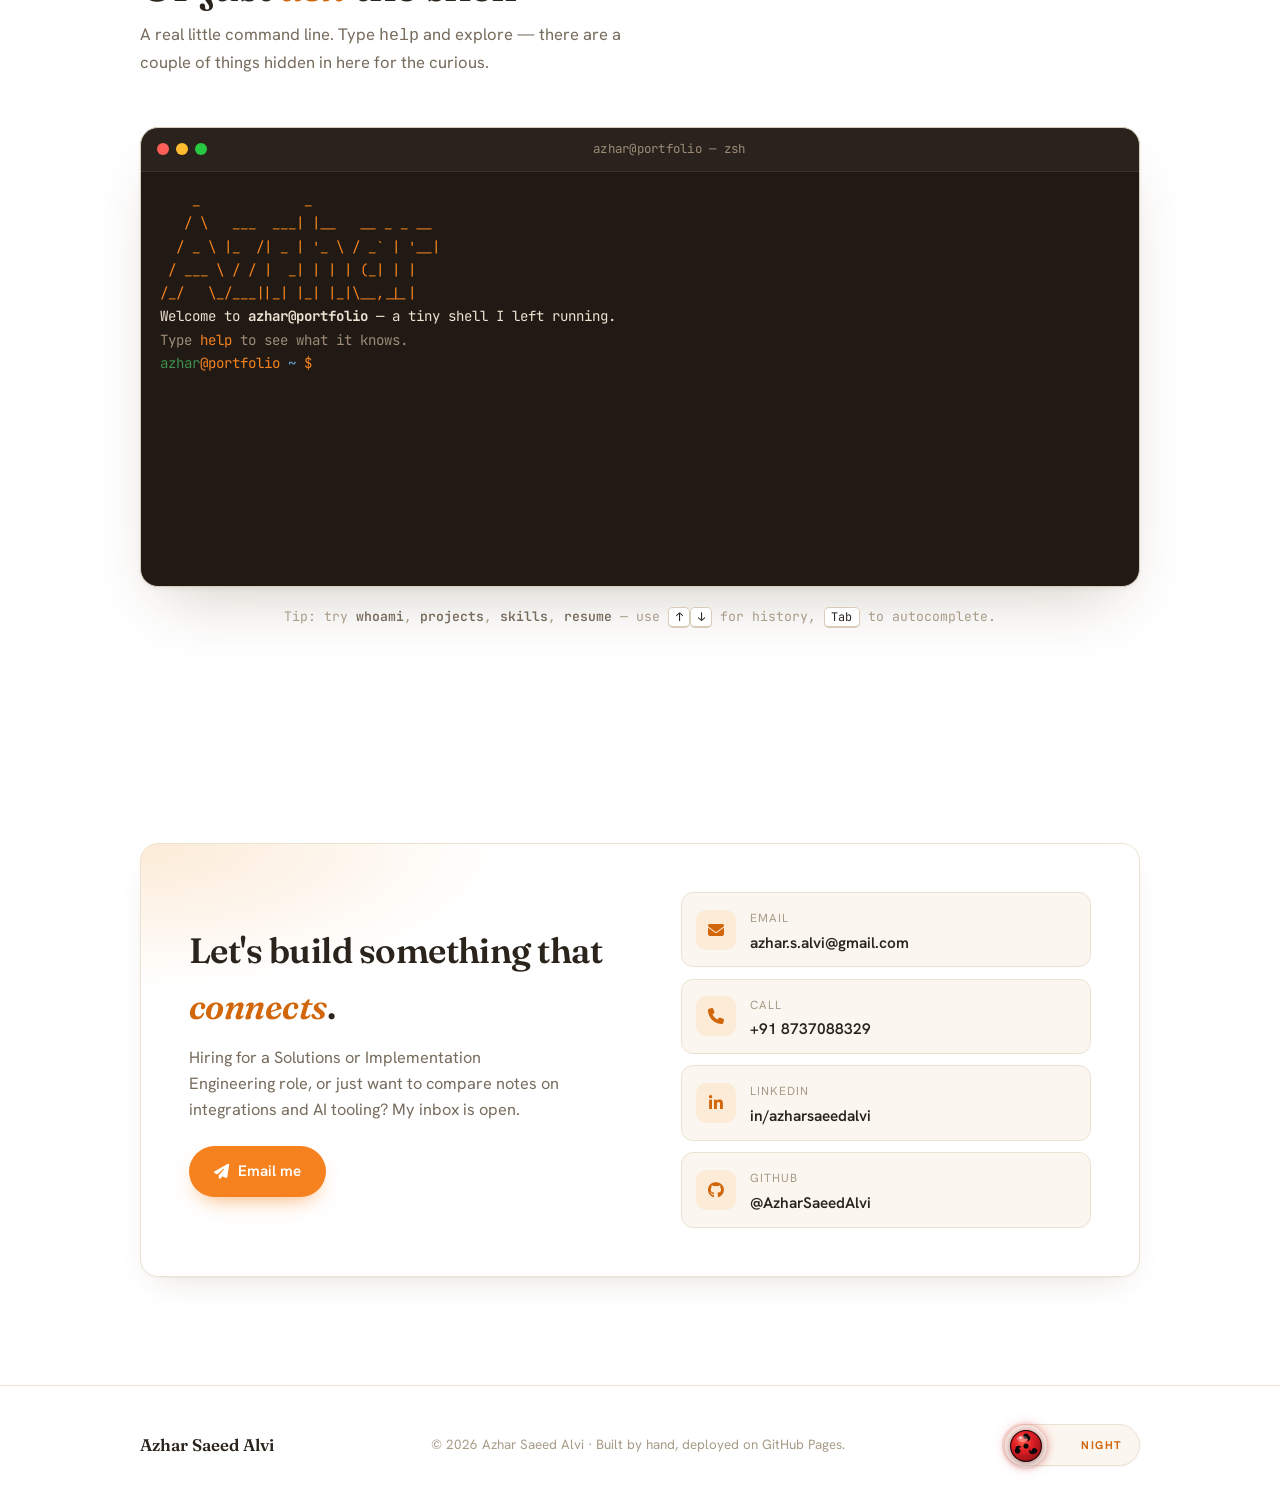
==== commit cf9db025: "Sharingan theme toggle + CV-alligned redesign" ====
--- a/index.html
+++ b/index.html
@@ -3,350 +3,582 @@
 <head>
   <meta charset="UTF-8" />
   <meta name="viewport" content="width=device-width, initial-scale=1.0" />
-  <meta name="description" content="Azhar Saeed Alvi — Backend & Cloud Engineer transitioning from SaaS consulting. Building with JavaScript, MERN stack, and Linux." />
-  <title>Azhar Saeed Alvi | Backend & Cloud Engineer</title>
-
+  <title>Azhar Saeed Alvi — Solutions &amp; Integration Engineer</title>
+  <meta name="description" content="Azhar Saeed Alvi — client-facing Solutions / Integration Engineer. Enterprise SaaS integrations (iCapture, Salesforce, HubSpot, Marketo), API &amp; log diagnostics, and self-built AI agents and browser automations." />
+  <meta name="author" content="Azhar Saeed Alvi" />
+  <link rel="canonical" href="https://azharsaeedalvi.github.io/" />
+  <meta name="theme-color" content="#FAF6EF" />
+
+  <!-- Open Graph / Twitter -->
+  <meta property="og:type" content="website" />
+  <meta property="og:title" content="Azhar Saeed Alvi — Solutions &amp; Integration Engineer" />
+  <meta property="og:description" content="Enterprise SaaS integrations, API &amp; log diagnostics, and self-built AI agents and automations." />
+  <meta property="og:url" content="https://azharsaeedalvi.github.io/" />
+  <meta property="og:image" content="https://azharsaeedalvi.github.io/perfil.png" />
+  <meta name="twitter:card" content="summary_large_image" />
+
+  <!-- Favicon: warm "A" monogram, no extra file needed -->
+  <link rel="icon" href="data:image/svg+xml,%3Csvg xmlns='http://www.w3.org/2000/svg' viewBox='0 0 64 64'%3E%3Crect width='64' height='64' rx='16' fill='%23F6821F'/%3E%3Ctext x='32' y='45' font-family='Georgia,serif' font-size='40' font-weight='700' text-anchor='middle' fill='%23fff'%3EA%3C/text%3E%3C/svg%3E" />
+
+  <link rel="preconnect" href="https://fonts.googleapis.com" />
+  <link rel="preconnect" href="https://fonts.gstatic.com" crossorigin />
+  <link href="https://fonts.googleapis.com/css2?family=Fraunces:ital,opsz,wght@0,9..144,400..700;1,9..144,400..600&family=Hanken+Grotesk:wght@400..700&family=JetBrains+Mono:wght@400;500;600&display=swap" rel="stylesheet" />
   <link href="https://cdnjs.cloudflare.com/ajax/libs/font-awesome/6.5.0/css/all.min.css" rel="stylesheet" />
   <link rel="stylesheet" href="assets/css/styles.css" />
 
-
+  <script type="application/ld+json">
+  {
+    "@context":"https://schema.org",
+    "@type":"Person",
+    "name":"Azhar Saeed Alvi",
+    "jobTitle":"Solutions / Integration Engineer",
+    "email":"mailto:azhar.s.alvi@gmail.com",
+    "telephone":"+91-8737088329",
+    "address":{"@type":"PostalAddress","addressLocality":"Gurugram","addressCountry":"India"},
+    "url":"https://azharsaeedalvi.github.io/",
+    "worksFor":{"@type":"Organization","name":"Cvent"},
+    "alumniOf":{"@type":"CollegeOrUniversity","name":"Shiv Nadar University"},
+    "sameAs":[
+      "https://www.linkedin.com/in/azharsaeedalvi/",
+      "https://github.com/AzharSaeedAlvi"
+    ]
+  }
+  </script>
 </head>
 
 <body>
-  <a href="#main-content" class="skip-link">Skip to main content</a>
-
-  <!-- ── Nav ──────────────────────────────────────────────── -->
-  <nav aria-label="Main navigation">
+  <a href="#main" class="skip-link">Skip to main content</a>
+  <div class="topline" id="topline" aria-hidden="true"></div>
+
+  <!-- ── Nav ─────────────────────────────────────────────── -->
+  <nav id="nav" aria-label="Main navigation">
     <div class="container nav-inner">
-      <a class="nav-logo" href="#home" aria-label="Azhar — go to top">Azhar</a>
-
+      <a class="nav-logo" href="#home" aria-label="Azhar — back to top"><span class="dot" aria-hidden="true"></span>Azhar Saeed Alvi</a>
       <ul class="nav-links" id="navLinks" role="list">
-        <li><a href="#home">Home</a></li>
         <li><a href="#about">About</a></li>
-        <li><a href="#skills">Skills</a></li>
+        <li><a href="#skills">Toolkit</a></li>
         <li><a href="#projects">Projects</a></li>
-        <li><a href="#qualification">Journey</a></li>
+        <li><a href="#journey">Journey</a></li>
+        <li><a href="#terminal">Terminal</a></li>
         <li><a href="#contact" class="nav-cta"><i class="fa-regular fa-envelope" aria-hidden="true"></i> Contact</a></li>
       </ul>
-
-      <button class="theme-toggle" id="themeToggle" aria-label="Toggle theme">
-        <i class="fa-solid fa-moon" id="themeIcon" aria-hidden="true"></i>
-      </button>
-      <button class="hamburger" id="menuBtn" aria-label="Toggle menu" aria-expanded="false" aria-controls="navLinks">
-        <span></span><span></span><span></span>
-      </button>
+      <div class="nav-tools">
+        <button class="icon-btn" id="navThemeBtn" aria-label="Switch to dark mode" title="Toggle theme">
+          <i class="fa-solid fa-moon" id="navThemeIcon" aria-hidden="true"></i>
+        </button>
+        <button class="hamburger" id="menuBtn" aria-label="Toggle menu" aria-expanded="false" aria-controls="navLinks">
+          <span></span><span></span><span></span>
+        </button>
+      </div>
     </div>
   </nav>
 
-  <main id="main-content">
-
-    <!-- ── Hero ───────────────────────────────────────────── -->
+  <main id="main">
+
+    <!-- ── Hero ──────────────────────────────────────────── -->
     <section id="home" aria-labelledby="hero-heading">
-      <div class="hero-glow" aria-hidden="true"></div>
-      <div class="hero-glow-2" aria-hidden="true"></div>
-
       <div class="container">
         <div class="hero-grid">
-          <div>
+          <div class="reveal">
+            <span class="status"><span class="pip" aria-hidden="true"></span> Open to Solutions / Implementation Engineering roles</span>
             <h1 class="hero-title" id="hero-heading">
-  Azhar <span class="highlight">Saeed Alvi</span>
-</h1>
-
-<p class="hero-sub">
-  I solve problems with whatever tool fits — code, no-code, or something I haven't built yet.
-</p>
-
+              <span class="line">I make stubborn</span>
+              <span class="line">systems <em>play nice</em>.</span>
+            </h1>
+            <p class="hero-sub">
+              I'm <b>Azhar</b>, a client-facing product consultant turned integration engineer. I connect
+              enterprise platforms, chase bugs through API logs, and build the small AI tools that make the
+              manual work disappear.
+            </p>
             <div class="hero-actions">
-              <a href="#contact" class="btn-primary">
-                <i class="fa-solid fa-paper-plane" aria-hidden="true"></i> Let's Connect
-              </a>
-              <a href="assets/pdf/Azhar_Saeed_Alvi_Resume.pdf" class="btn-ghost" download aria-label="Download Azhar's CV">
-                <i class="fa-solid fa-download" aria-hidden="true"></i> Download CV
-              </a>
-            </div>
-
-            <div class="hero-socials" aria-label="Social profiles">
-              <a href="https://www.linkedin.com/in/azharsaeedalvi/" target="_blank" rel="noopener" aria-label="LinkedIn">
-                <i class="fa-brands fa-linkedin-in" aria-hidden="true"></i>
-              </a>
-              <a href="https://github.com/AzharSaeedAlvi" target="_blank" rel="noopener" aria-label="GitHub">
-                <i class="fa-brands fa-github" aria-hidden="true"></i>
-              </a>
-              <a href="https://dribbble.com/AzharSaeedAlvi" target="_blank" rel="noopener" aria-label="Dribbble">
-                <i class="fa-brands fa-dribbble" aria-hidden="true"></i>
-              </a>
-            </div>
-          </div>
-
-          <div class="hero-img-wrap" aria-hidden="true">
-            <div class="hero-avatar-ring"></div>
-            <img
-              src="assets/img/about.webp"
-              alt=""
-              class="hero-avatar"
-              width="280" height="280"
-              loading="eager"
-            />
-          </div>
-        </div>
-      </div>
-    </section>
-
-    <!-- ── About ──────────────────────────────────────────── -->
+              <a href="#contact" class="btn btn-primary"><i class="fa-solid fa-paper-plane" aria-hidden="true"></i> Let's connect</a>
+              <a href="assets/pdf/Azhar_Saeed_Alvi_Resume.pdf" class="btn btn-ghost" download><i class="fa-solid fa-arrow-down" aria-hidden="true"></i> Download CV</a>
+            </div>
+            <div class="hero-meta">
+              <span><i class="fa-solid fa-location-dot" aria-hidden="true"></i> Gurugram, India</span>
+              <span class="sep" aria-hidden="true"></span>
+              <span><i class="fa-solid fa-briefcase" aria-hidden="true"></i> Senior Product Consultant @ Cvent</span>
+              <span class="sep" aria-hidden="true"></span>
+              <div class="hero-socials">
+                <a href="https://www.linkedin.com/in/azharsaeedalvi/" target="_blank" rel="noopener" aria-label="LinkedIn"><i class="fa-brands fa-linkedin-in" aria-hidden="true"></i></a>
+                <a href="https://github.com/AzharSaeedAlvi" target="_blank" rel="noopener" aria-label="GitHub"><i class="fa-brands fa-github" aria-hidden="true"></i></a>
+                <a href="mailto:azhar.s.alvi@gmail.com" aria-label="Email"><i class="fa-solid fa-envelope" aria-hidden="true"></i></a>
+              </div>
+            </div>
+          </div>
+
+          <div class="hero-portrait reveal" aria-hidden="true">
+            <div class="frame"></div>
+            <img src="assets/img/about.webp" alt="" width="330" height="330" loading="eager" />
+            <span class="tag t1"><i class="fa-solid fa-plug-circle-bolt"></i> Integrations</span>
+            <span class="tag t2"><i class="fa-solid fa-robot"></i> AI automations</span>
+          </div>
+        </div>
+      </div>
+    </section>
+
+    <!-- ── About ─────────────────────────────────────────── -->
     <section id="about" aria-labelledby="about-heading">
       <div class="container">
-        <div class="about-grid fade-in">
-          <div>
-            <img
-              src="assets/img/about.webp"
-              alt="Azhar Saeed Alvi"
-              class="about-img"
-              width="480" height="600"
-              loading="lazy"
-            />
-          </div>
-
-          <div>
-            <p class="section-label">About Me</p>
-            <h2 class="section-title" id="about-heading">My Introduction</h2>
-            <p style="color: var(--muted); margin-bottom: 1.5rem; line-height: 1.8;">
-              I'm a Senior Product Consultant at Cvent, where I own end-to-end delivery of
-              enterprise integrations across 25+ accounts. On the side, I build things —
-              AI agents, browser extensions, internal automation tools — usually because
-              the manual process was annoying me. I work with whatever tool fits the problem:
-              Node.js, Python, Glean, Power Automate, or something I learn that week.
-            </p>
-
-            <div class="about-stats" role="list">
-              <div class="stat-card" role="listitem">
-                <div class="stat-num" aria-label="2 or more years">2+</div>
-                <div class="stat-label">Years Professional Experience</div>
-              </div>
-              <div class="stat-card" role="listitem">
-                <div class="stat-num" aria-label="4 or more shipped side projects">4+</div>
-                <div class="stat-label">Shipped Side Projects</div>
-              </div>
-              <div class="stat-card" role="listitem">
-                <div class="stat-num">∞</div>
-                <div class="stat-label">Always Learning &amp; Building</div>
-              </div>
-            </div>
-
-            <a href="assets/pdf/Azhar_Saeed_Alvi_Resume.pdf" class="btn-primary" download aria-label="Download Azhar's CV">
-              <i class="fa-solid fa-file-arrow-down" aria-hidden="true"></i> Download CV
-            </a>
-          </div>
-        </div>
-      </div>
-    </section>
-
-<!-- ── Skills ─────────────────────────────────────── -->
-
-<section id="skills" aria-labelledby="skills-heading">
-  <div class="container">
-    <div class="fade-in">
-      <p class="section-label">What I Build With</p>
-      <h2 class="section-title" id="skills-heading">My Toolkit</h2>
-      <p class="section-desc">Languages, platforms, and instincts I work with daily.</p>
-    </div>
-
-    <div class="fade-in" style="margin-top: 2.5rem; display: grid; gap: 1.25rem;">
-      <p style="color: var(--text); font-size: 1.05rem; line-height: 1.8;">
-        I build internal AI agents that solve real workflow problems.
-      </p>
-      <p style="color: var(--text); font-size: 1.05rem; line-height: 1.8;">
-        I design integrations between enterprise platforms that actually hold up under load.
-      </p>
-      <p style="color: var(--text); font-size: 1.05rem; line-height: 1.8;">
-        I write JavaScript and Python when a problem deserves real code.
-      </p>
-      <p style="color: var(--text); font-size: 1.05rem; line-height: 1.8;">
-        I understand enterprise SaaS from the inside — 25+ accounts deep.
-      </p>
-      <p style="color: var(--text); font-size: 1.05rem; line-height: 1.8;">
-        I'm fluent in REST APIs, webhooks, and event-driven data flows.
-      </p>
-    </div>
-  </div>
-</section>
-
-<!-- ── Projects ─────────────────────────────────────── -->
-<section id="projects" aria-labelledby="projects-heading">
-  <div class="container">
-    <div class="fade-in">
-      <p class="section-label">Things I've Built</p>
-      <h2 class="section-title" id="projects-heading">Projects</h2>
-      <p class="section-desc">Tools I built because the manual version was slowing me down.</p>
-    </div>
-
-    <div class="fade-in" style="margin-top: 2.5rem; display: grid; gap: 1.5rem;">
-
-      <article style="background: var(--surface); border: 1px solid var(--border); border-radius: var(--radius); padding: 1.5rem;">
-        <h3 style="font-family: var(--font-head); font-size: 1.15rem; margin-bottom: 0.5rem;">Field Selection Agent (Glean)</h3>
-        <p style="color: var(--muted); line-height: 1.7;">Guides users through correct configuration in live workflows, reducing error rates in setup.</p>
-      </article>
-
-      <article style="background: var(--surface); border: 1px solid var(--border); border-radius: var(--radius); padding: 1.5rem;">
-        <h3 style="font-family: var(--font-head); font-size: 1.15rem; margin-bottom: 0.5rem;">Email Redrafting Agent (Glean)</h3>
-        <p style="color: var(--muted); line-height: 1.7;">Redrafts outbound emails based on urgency, importance, and client context — sharpening tone without losing intent.</p>
-      </article>
-
-      <article style="background: var(--surface); border: 1px solid var(--border); border-radius: var(--radius); padding: 1.5rem;">
-        <h3 style="font-family: var(--font-head); font-size: 1.15rem; margin-bottom: 0.5rem;">Website Time Tracker (Browser Extension)</h3>
-        <p style="color: var(--muted); line-height: 1.7;">Tracks user time on target websites, aggregates usage across installed users, sends automated daily reports to stakeholders.</p>
-      </article>
-
-      <article style="background: var(--surface); border: 1px solid var(--border); border-radius: var(--radius); padding: 1.5rem;">
-        <h3 style="font-family: var(--font-head); font-size: 1.15rem; margin-bottom: 0.5rem;">Knowledge Request Extension</h3>
-        <p style="color: var(--muted); line-height: 1.7;">Auto-pulls Salesforce case numbers, captures article context, notifies multiple stakeholders, and logs requests to SharePoint.</p>
-      </article>
-
-      <article style="background: var(--surface); border: 1px solid var(--border); border-radius: var(--radius); padding: 1.5rem;">
-        <h3 style="font-family: var(--font-head); font-size: 1.15rem; margin-bottom: 0.5rem;">Queue Management System</h3>
-        <p style="color: var(--muted); line-height: 1.7;">A full-stack scheduling and capacity system built with Node.js, Express, PostgreSQL, and Docker.</p>
-      </article>
-
-    </div>
-  </div>
-</section>
-
-    <!-- ── Qualification ──────────────────────────────────── -->
-    <section id="qualification" aria-labelledby="qual-heading">
-      <div class="container">
-        <div class="fade-in">
-          <p class="section-label">My Personal Journey</p>
-          <h2 class="section-title" id="qual-heading">Qualification</h2>
-          <p class="section-desc">Education and professional experience.</p>
-        </div>
-
-        <div class="timeline-tabs fade-in" role="tablist" aria-label="Qualification categories">
-          <button class="tab-btn active" role="tab" aria-selected="true" aria-controls="panel-edu" id="tab-edu">
-            <i class="fa-solid fa-graduation-cap" aria-hidden="true"></i> Education
-          </button>
-          <button class="tab-btn" role="tab" aria-selected="false" aria-controls="panel-work" id="tab-work">
-            <i class="fa-solid fa-briefcase" aria-hidden="true"></i> Work
-          </button>
-        </div>
-
-        <!-- Education panel -->
-        <div class="timeline-panel active fade-in" id="panel-edu" role="tabpanel" aria-labelledby="tab-edu">
-          <ol class="timeline" aria-label="Education timeline">
-              <li class="timeline-item">
-                <div class="timeline-dot" aria-hidden="true"></div>
-                <div class="timeline-item-inner">
-                  <p class="tl-date">2020 – 2024</p>
-                  <h3 class="tl-title">B.Tech, Chemical Engineering</h3>
-                  <p class="tl-org">Shiv Nadar University</p>
+        <div class="section-head reveal">
+          <span class="kicker">About</span>
+          <h2 class="section-title" id="about-heading">The short, <em>honest</em> version</h2>
+        </div>
+        <div class="about-grid reveal">
+          <p class="about-lead">
+            Two years in, I've learned that most "technical" problems are really
+            <b>translation problems</b> — between a client's intent and a platform's config,
+            between a failing request and the log that explains it.
+          </p>
+          <div class="about-body">
+            <p>
+              I'm a Senior Product Consultant at Cvent, working with enterprise SaaS clients on
+              event-technology platforms (iCapture and Jifflenow). Day to day, I set up integrations
+              between iCapture and clients' CRMs using pre-built templates, troubleshoot configuration
+              issues, and diagnose failures with Postman and <code>.HAR</code> log analysis. I started
+              as an Associate here and have since moved up to Senior.
+            </p>
+            <p>
+              Left to my own devices, I design and ship internal AI agents and browser automations that
+              the team now uses every day. I define the requirements and product
+              decisions, direct AI to generate the code, then test and assemble it into something that
+              actually works. That's the lane I'm growing into — Solutions / Implementation Engineering.
+            </p>
+          </div>
+          <div class="stats">
+            <div class="stat"><div class="n">2+</div><div class="l">Years client-facing in enterprise SaaS</div></div>
+            <div class="stat"><div class="n">5</div><div class="l">Internal tools shipped &amp; in use</div></div>
+            <div class="stat"><div class="n">3</div><div class="l">CRMs integrated: SFDC, HubSpot, Marketo</div></div>
+          </div>
+        </div>
+      </div>
+    </section>
+
+    <!-- ── Toolkit ───────────────────────────────────────── -->
+    <section id="skills" aria-labelledby="skills-heading">
+      <div class="container">
+        <div class="section-head reveal">
+          <span class="kicker">Toolkit</span>
+          <h2 class="section-title" id="skills-heading">What I actually work with</h2>
+          <p class="section-desc">No skill bars or made-up percentages — just the tools I reach for, grouped the way I think about them.</p>
+        </div>
+        <div class="toolkit">
+          <div class="tk-card reveal">
+            <h3><i class="fa-solid fa-diagram-project" aria-hidden="true"></i> Integrations &amp; Configuration</h3>
+            <p>Wiring enterprise platforms to a client's CRM and making the data land correctly.</p>
+            <div class="chips">
+              <span class="chip">iCapture</span><span class="chip">Jifflenow</span><span class="chip">Salesforce</span>
+              <span class="chip">HubSpot</span><span class="chip">Marketo</span><span class="chip">Pre-built templates</span>
+              <span class="chip">Badge API</span><span class="chip">Real-Time API</span>
+            </div>
+          </div>
+          <div class="tk-card reveal">
+            <h3><i class="fa-solid fa-plug" aria-hidden="true"></i> API &amp; Validation</h3>
+            <p>Reading the docs, reproducing the call, and proving what the response <em>should</em> be.</p>
+            <div class="chips">
+              <span class="chip">Postman</span><span class="chip">REST APIs</span><span class="chip">Webhooks</span>
+              <span class="chip">OAuth</span><span class="chip">Response validation</span><span class="chip">Dev-doc interpretation</span>
+            </div>
+          </div>
+          <div class="tk-card reveal">
+            <h3><i class="fa-solid fa-magnifying-glass-chart" aria-hidden="true"></i> Troubleshooting</h3>
+            <p>Following a broken request from symptom to root cause — then escalating cleanly.</p>
+            <div class="chips">
+              <span class="chip">.HAR log analysis</span><span class="chip">Raw log review</span><span class="chip">Root-cause analysis</span>
+              <span class="chip">Chrome DevTools</span><span class="chip">Cross-functional escalation</span>
+            </div>
+          </div>
+          <div class="tk-card reveal">
+            <h3><i class="fa-solid fa-robot" aria-hidden="true"></i> AI &amp; Automation</h3>
+            <p>Defining the problem, directing AI to build it, and shipping it to real users.</p>
+            <div class="chips">
+              <span class="chip">Glean AI agents</span><span class="chip">Power Automate</span><span class="chip">JavaScript extensions</span>
+              <span class="chip">AI-directed dev</span><span class="chip">React</span><span class="chip">Firebase</span>
+            </div>
+          </div>
+          <div class="tk-card reveal" style="grid-column:1 / -1;">
+            <h3><i class="fa-solid fa-people-arrows" aria-hidden="true"></i> Tools &amp; Communication</h3>
+            <p>The connective tissue — version control, the Microsoft stack, and turning technical detail into something a client can act on.</p>
+            <div class="chips">
+              <span class="chip">Git &amp; GitHub</span><span class="chip">Microsoft 365</span><span class="chip">SharePoint</span>
+              <span class="chip">Client-facing comms</span><span class="chip">Technical → non-technical translation</span>
+              <span class="chip">Stakeholder management</span><span class="chip">Customer onboarding</span>
+            </div>
+          </div>
+        </div>
+      </div>
+    </section>
+
+    <!-- ── Live integration flow ─────────────────────────── -->
+    <section id="flow" aria-labelledby="flow-heading">
+      <div class="container">
+        <div class="section-head reveal">
+          <span class="kicker">Live</span>
+          <h2 class="section-title" id="flow-heading">A lead's <em>journey</em>, animated</h2>
+          <p class="section-desc">This is the work, abstracted: a lead gets captured, mapped to the right fields, and synced into the CRM — while I watch the wire to make sure it actually lands.</p>
+        </div>
+        <div class="flow-wrap reveal">
+          <div class="flow-cap">
+            <span class="t">Capture → Map → Sync</span>
+            <span class="s" id="flowStatus">● live · packets moving</span>
+          </div>
+          <svg class="flow-svg" id="flowSvg" viewBox="0 0 900 380" role="img" aria-label="Animated diagram: badge scans, business cards and web forms flow into an integration layer that maps fields and syncs leads out to Salesforce, HubSpot and Marketo, with Postman and HAR diagnostics observing the connection.">
+            <defs>
+              <linearGradient id="hubGrad" x1="0" y1="0" x2="1" y2="1">
+                <stop offset="0" stop-color="#FFB05A"/><stop offset="1" stop-color="#D2660A"/>
+              </linearGradient>
+            </defs>
+
+            <!-- edges (also used as motion paths) -->
+            <path id="eL1" class="fl-edge" d="M205,80 C 300,80 322,150 392,168" />
+            <path id="eL2" class="fl-edge" d="M205,190 C 300,190 330,190 390,190" />
+            <path id="eL3" class="fl-edge" d="M205,300 C 300,300 322,230 392,212" />
+            <path id="eR1" class="fl-edge" d="M508,168 C 590,150 640,80 695,80" />
+            <path id="eR2" class="fl-edge" d="M510,190 C 600,190 640,190 695,190" />
+            <path id="eR3" class="fl-edge" d="M508,212 C 590,230 640,300 695,300" />
+
+            <!-- left source nodes -->
+            <g class="fl-src">
+              <rect class="fl-node" x="55" y="58" width="150" height="44" rx="11"/>
+              <text class="fl-label" x="130" y="80" text-anchor="middle">Badge scan</text>
+              <text class="fl-sub" x="130" y="94" text-anchor="middle">event floor</text>
+            </g>
+            <g class="fl-src">
+              <rect class="fl-node" x="55" y="168" width="150" height="44" rx="11"/>
+              <text class="fl-label" x="130" y="190" text-anchor="middle">Business card</text>
+              <text class="fl-sub" x="130" y="204" text-anchor="middle">OCR scan</text>
+            </g>
+            <g class="fl-src">
+              <rect class="fl-node" x="55" y="278" width="150" height="44" rx="11"/>
+              <text class="fl-label" x="130" y="300" text-anchor="middle">Web form</text>
+              <text class="fl-sub" x="130" y="314" text-anchor="middle">qualifier</text>
+            </g>
+
+            <!-- hub -->
+            <circle cx="450" cy="190" r="60" fill="url(#hubGrad)" stroke="#D2660A" stroke-width="1.5"/>
+            <text class="fl-hub-label" x="450" y="186" text-anchor="middle">Integration</text>
+            <text x="450" y="206" text-anchor="middle" fill="#fff" font-family="JetBrains Mono, monospace" font-size="10" opacity="0.9">field mapping</text>
+
+            <!-- right CRM nodes -->
+            <g class="fl-dst">
+              <rect class="fl-node" x="695" y="58" width="150" height="44" rx="11"/>
+              <text class="fl-label" x="770" y="80" text-anchor="middle">Salesforce</text>
+              <text class="fl-sub" x="770" y="94" text-anchor="middle">Leads</text>
+            </g>
+            <g class="fl-dst">
+              <rect class="fl-node" x="695" y="168" width="150" height="44" rx="11"/>
+              <text class="fl-label" x="770" y="190" text-anchor="middle">HubSpot</text>
+              <text class="fl-sub" x="770" y="204" text-anchor="middle">Contacts</text>
+            </g>
+            <g class="fl-dst">
+              <rect class="fl-node" x="695" y="278" width="150" height="44" rx="11"/>
+              <text class="fl-label" x="770" y="300" text-anchor="middle">Marketo</text>
+              <text class="fl-sub" x="770" y="314" text-anchor="middle">Leads</text>
+            </g>
+
+            <!-- diagnostics tap -->
+            <line x1="450" y1="250" x2="450" y2="318" stroke="var(--line-strong)" stroke-width="1.4" stroke-dasharray="3 4"/>
+            <g>
+              <rect class="fl-node" x="372" y="318" width="156" height="40" rx="10" style="fill:var(--bg-2)"/>
+              <text x="450" y="343" text-anchor="middle" fill="var(--ink-soft)" font-family="JetBrains Mono, monospace" font-size="11">Postman · .HAR watch</text>
+            </g>
+
+            <!-- packets: leads in (green) -->
+            <circle class="fl-packet alt" r="5"><animateMotion dur="2.6s" begin="0s" repeatCount="indefinite"><mpath href="#eL1"/></animateMotion></circle>
+            <circle class="fl-packet alt" r="5"><animateMotion dur="2.6s" begin="0.9s" repeatCount="indefinite"><mpath href="#eL2"/></animateMotion></circle>
+            <circle class="fl-packet alt" r="5"><animateMotion dur="2.6s" begin="1.7s" repeatCount="indefinite"><mpath href="#eL3"/></animateMotion></circle>
+            <!-- packets: synced out (orange) -->
+            <circle class="fl-packet" r="5"><animateMotion dur="2.8s" begin="1.3s" repeatCount="indefinite"><mpath href="#eR1"/></animateMotion></circle>
+            <circle class="fl-packet" r="5"><animateMotion dur="2.8s" begin="0.4s" repeatCount="indefinite"><mpath href="#eR2"/></animateMotion></circle>
+            <circle class="fl-packet" r="5"><animateMotion dur="2.8s" begin="2.1s" repeatCount="indefinite"><mpath href="#eR3"/></animateMotion></circle>
+          </svg>
+          <div class="flow-legend">
+            <span><i style="background:var(--ok)"></i> Lead captured &amp; mapped</span>
+            <span><i style="background:var(--accent-dark)"></i> Synced to CRM</span>
+            <span><i style="background:var(--line-strong)"></i> Diagnostics on the wire</span>
+          </div>
+        </div>
+      </div>
+    </section>
+
+    <!-- ── Projects ──────────────────────────────────────── -->
+    <section id="projects" aria-labelledby="projects-heading">
+      <div class="container">
+        <div class="section-head reveal">
+          <span class="kicker">Projects</span>
+          <h2 class="section-title" id="projects-heading">Things I built because the <em>manual</em> way annoyed me</h2>
+          <p class="section-desc">A mix of a real product I co-own and the internal tools my team uses now. Where AI generated the code against my spec, I say so.</p>
+        </div>
+        <div class="projects">
+
+          <article class="proj featured reveal">
+            <div class="proj-top">
+              <h3>Turf Booking &amp; Operations Platform</h3>
+              <span class="badge">Flagship</span>
+            </div>
+            <p class="role">Co-owner · product + delivery</p>
+            <p class="desc">
+              A real-time booking and operations web app for a sports-turf business I co-own. I defined every
+              requirement and product decision, directed AI to generate the code, and deployed it to Firebase.
+              <b>Used daily by four partners</b> to manage slots, payments, and operations.
+            </p>
+            <div class="tags"><span>React</span><span>Firebase</span><span>PWA</span><span>Realtime DB</span></div>
+            <span class="note-ai"><i class="fa-solid fa-wand-magic-sparkles" aria-hidden="true"></i> AI-directed development — requirements and product calls are mine.</span>
+          </article>
+
+          <article class="proj reveal">
+            <div class="proj-top">
+              <h3>Field-Selection AI Agent</h3>
+              <span class="badge">Glean</span>
+            </div>
+            <p class="role">Design · prompts · workflow logic</p>
+            <p class="desc">
+              An agent that reads live case context and guides reps to the correct Salesforce field selection,
+              cutting configuration errors. Prompt design, data curation, and workflow logic are my own.
+              <b>Used by 10–15 teammates.</b>
+            </p>
+            <div class="tags"><span>Glean</span><span>Prompt design</span><span>Salesforce</span></div>
+          </article>
+
+          <article class="proj reveal">
+            <div class="proj-top">
+              <h3>Email Redrafting AI Agent</h3>
+              <span class="badge">Glean</span>
+            </div>
+            <p class="role">Design · prompts</p>
+            <p class="desc">
+              Rewrites outbound client emails by urgency, importance, and client context — sharpening tone
+              without losing intent. Built for and used by the same support team.
+            </p>
+            <div class="tags"><span>Glean</span><span>Prompt design</span><span>Comms</span></div>
+          </article>
+
+          <article class="proj reveal">
+            <div class="proj-top">
+              <h3>Case-Logging Chrome Extension</h3>
+              <span class="badge">Extension</span>
+            </div>
+            <p class="role">Spec · assembly · rollout</p>
+            <p class="desc">
+              Pulls Salesforce case data, logs it to SharePoint, and notifies the right stakeholders
+              automatically — replacing a tedious copy-paste ritual.
+            </p>
+            <div class="tags"><span>JavaScript</span><span>SharePoint</span><span>Power Automate</span></div>
+            <span class="note-ai"><i class="fa-solid fa-wand-magic-sparkles" aria-hidden="true"></i> AI-generated JS, directed and assembled by me.</span>
+          </article>
+
+          <article class="proj reveal">
+            <div class="proj-top">
+              <h3>Website Time-Tracker Extension</h3>
+              <span class="badge">Extension</span>
+            </div>
+            <p class="role">Spec · assembly · rollout</p>
+            <p class="desc">
+              Tracks time on target sites across everyone who installs it, then sends automated Microsoft 365
+              reports to stakeholders — turning a vague question into a daily number.
+            </p>
+            <div class="tags"><span>JavaScript</span><span>Microsoft 365</span><span>Power Automate</span></div>
+            <span class="note-ai"><i class="fa-solid fa-wand-magic-sparkles" aria-hidden="true"></i> AI-generated JS, directed and assembled by me.</span>
+          </article>
+
+        </div>
+      </div>
+    </section>
+
+    <!-- ── Journey (experience + education) ──────────────── -->
+    <section id="journey" aria-labelledby="journey-heading">
+      <div class="container">
+        <div class="section-head reveal">
+          <span class="kicker">Journey</span>
+          <h2 class="section-title" id="journey-heading">Where I've <em>been</em></h2>
+        </div>
+
+        <div class="reveal">
+          <div class="tabs" role="tablist" aria-label="Journey categories">
+            <button class="tab-btn active" role="tab" aria-selected="true" aria-controls="panel-work" id="tab-work"><i class="fa-solid fa-briefcase" aria-hidden="true"></i> Work</button>
+            <button class="tab-btn" role="tab" aria-selected="false" aria-controls="panel-edu" id="tab-edu"><i class="fa-solid fa-graduation-cap" aria-hidden="true"></i> Education</button>
+          </div>
+
+          <div class="tab-panel active" id="panel-work" role="tabpanel" aria-labelledby="tab-work">
+            <ol class="timeline">
+              <li class="tl-item">
+                <span class="tl-dot" aria-hidden="true"></span>
+                <div class="tl-card">
+                  <p class="tl-date">Feb 2026 — Present</p>
+                  <h3 class="tl-title">Senior Product Consultant</h3>
+                  <p class="tl-org">Cvent · Gurugram, India</p>
+                  <ul>
+                    <li>Troubleshoot iCapture integration issues across client accounts.</li>
+                    <li>Set up pre-built templates connecting iCapture to Salesforce, HubSpot, and Marketo.</li>
+                    <li>Use Postman and dev docs to validate API responses; analyze <code>.HAR</code> logs to diagnose failures.</li>
+                    <li>Self-initiated and shipped internal automation tools now used across the team.</li>
+                  </ul>
                 </div>
               </li>
-              <li class="timeline-item">
-                <div class="timeline-dot" aria-hidden="true"></div>
-                <div class="timeline-item-inner">
-                  <p class="tl-date">2018 – 2019</p>
-                  <h3 class="tl-title">Higher Secondary (ISC)</h3>
-                  <p class="tl-org">La Martiniere College</p>
+              <li class="tl-item">
+                <span class="tl-dot" aria-hidden="true"></span>
+                <div class="tl-card">
+                  <p class="tl-date">Aug 2024 — Jan 2026</p>
+                  <h3 class="tl-title">Associate Product Consultant</h3>
+                  <p class="tl-org">Cvent · Gurugram, India</p>
+                  <ul>
+                    <li>Onboarded and supported enterprise clients on iCapture and Jifflenow.</li>
+                    <li>Translated client business requirements into platform configurations.</li>
+                    <li>Earned promotion to Senior Product Consultant.</li>
+                  </ul>
+                </div>
+              </li>
+              <li class="tl-item">
+                <span class="tl-dot" aria-hidden="true"></span>
+                <div class="tl-card">
+                  <p class="tl-date">Feb 2024 — Jul 2024</p>
+                  <h3 class="tl-title">Associate Product Consultant — Intern</h3>
+                  <p class="tl-org">Cvent · Gurugram, India</p>
+                  <ul>
+                    <li>Supported enterprise onboarding and workflow configuration; escalated product issues.</li>
+                    <li>Earned a full-time offer on completion.</li>
+                  </ul>
                 </div>
               </li>
             </ol>
-        </div>
-
-        <!-- Work panel -->
-        <div class="timeline-panel fade-in" id="panel-work" role="tabpanel" aria-labelledby="tab-work">
-          <ol class="timeline" aria-label="Work timeline">
-            <li class="timeline-item">
-              <div class="timeline-dot" aria-hidden="true"></div>
-              <div class="timeline-item-inner">
-                <p class="tl-date">Feb 2026 – Present</p>
-                <h3 class="tl-title">Senior Product Consultant</h3>
-                <p class="tl-org">Cvent — Owning 25+ enterprise integrations</p>
-              </div>
-            </li>
-            <li class="timeline-item">
-              <div class="timeline-dot" aria-hidden="true"></div>
-              <div class="timeline-item-inner">
-                <p class="tl-date">Aug 2024 – Jan 2026</p>
-                <h3 class="tl-title">Associate Product Consultant</h3>
-                <p class="tl-org">Cvent — Onboarded 30+ enterprise clients</p>
-              </div>
-            </li>
-            <li class="timeline-item">
-              <div class="timeline-dot" aria-hidden="true"></div>
-              <div class="timeline-item-inner">
-                <p class="tl-date">Feb 2024 – Jul 2024</p>
-                <h3 class="tl-title">Associate Product Consultant — Intern</h3>
-                <p class="tl-org">Cvent — Earned full-time offer at completion</p>
-              </div>
-            </li>
-          </ol>
-        </div>
-
-      </div>
-    </section>
-
-    <!-- ── Contact ────────────────────────────────────────── -->
+          </div>
+
+          <div class="tab-panel" id="panel-edu" role="tabpanel" aria-labelledby="tab-edu">
+            <ol class="timeline">
+              <li class="tl-item">
+                <span class="tl-dot" aria-hidden="true"></span>
+                <div class="tl-card">
+                  <p class="tl-date">Aug 2020 — May 2024</p>
+                  <h3 class="tl-title">B.Tech, Chemical Engineering</h3>
+                  <p class="tl-org">Shiv Nadar University, India · GPA 7.68 / 10</p>
+                </div>
+              </li>
+              <li class="tl-item">
+                <span class="tl-dot" aria-hidden="true"></span>
+                <div class="tl-card">
+                  <p class="tl-date">2018 — 2019</p>
+                  <h3 class="tl-title">Higher Secondary (ISC)</h3>
+                  <p class="tl-org">La Martiniere College, India · 87.0%</p>
+                </div>
+              </li>
+              <li class="tl-item">
+                <span class="tl-dot" aria-hidden="true"></span>
+                <div class="tl-card">
+                  <p class="tl-date">Languages</p>
+                  <h3 class="tl-title">English (Professional) · Hindi (Native)</h3>
+                  <p class="tl-org">Comfortable across technical and client-facing communication.</p>
+                </div>
+              </li>
+            </ol>
+          </div>
+        </div>
+      </div>
+    </section>
+
+    <!-- ── Terminal ──────────────────────────────────────── -->
+    <section id="terminal" aria-labelledby="terminal-heading">
+      <div class="container">
+        <div class="section-head reveal">
+          <span class="kicker">Playground</span>
+          <h2 class="section-title" id="terminal-heading">Or just <em>ask</em> the shell</h2>
+          <p class="section-desc">A real little command line. Type <code>help</code> and explore — there are a couple of things hidden in here for the curious.</p>
+        </div>
+        <div class="term-grid reveal">
+          <div class="terminal" id="terminal">
+            <div class="term-bar">
+              <div class="term-dots" aria-hidden="true"><i></i><i></i><i></i></div>
+              <span class="term-title">azhar@portfolio — zsh</span>
+            </div>
+            <div class="term-body" id="termBody" role="log" aria-live="polite" tabindex="0">
+              <!-- lines injected by JS; input line appended at runtime -->
+            </div>
+          </div>
+          <p class="term-hint">
+            Tip: try <b>whoami</b>, <b>projects</b>, <b>skills</b>, <b>resume</b> — use
+            <span class="k">↑</span><span class="k">↓</span> for history, <span class="k">Tab</span> to autocomplete.
+          </p>
+        </div>
+      </div>
+    </section>
+
+    <!-- ── Contact ───────────────────────────────────────── -->
     <section id="contact" aria-labelledby="contact-heading">
       <div class="container">
-        <div class="fade-in">
-          <p class="section-label">Get in Touch</p>
-          <h2 class="section-title" id="contact-heading">Contact Me</h2>
-          <p class="section-desc">Have a project in mind or just want to say hi? My inbox is open.</p>
-        </div>
-
-        <div class="contact-grid fade-in">
+        <div class="contact-card reveal">
           <div>
-            <div class="contact-info-item">
-              <div class="contact-icon" aria-hidden="true">
-                <i class="fa-solid fa-phone"></i>
-              </div>
-              <div>
-                <p class="contact-info-label">Call Me</p>
-                <a class="contact-info-val" href="tel:+918737088329">+91 8737088329</a>
-              </div>
-            </div>
-
-            <div class="contact-info-item">
-              <div class="contact-icon" aria-hidden="true">
-                <i class="fa-solid fa-envelope"></i>
-              </div>
-              <div>
-                <p class="contact-info-label">Email</p>
-                <a class="contact-info-val" href="mailto:azhar.s.alvi@gmail.com">azhar.s.alvi@gmail.com</a>
-              </div>
-            </div>
-
-            <div class="contact-info-item">
-              <div class="contact-icon" aria-hidden="true">
-                <i class="fa-solid fa-location-dot"></i>
-              </div>
-              <div>
-                <p class="contact-info-label">Location</p>
-                <p class="contact-info-val">India</p>
-              </div>
-            </div>
-          </div>
-
-          
-        </div>
-      </div>
-    </section>
-
+            <h2 id="contact-heading">Let's build something that <em>connects</em>.</h2>
+            <p class="lead">Hiring for a Solutions or Implementation Engineering role, or just want to compare notes on integrations and AI tooling? My inbox is open.</p>
+            <a href="mailto:azhar.s.alvi@gmail.com?subject=Hello%20Azhar" class="btn btn-primary"><i class="fa-solid fa-paper-plane" aria-hidden="true"></i> Email me</a>
+          </div>
+          <div class="contact-rows">
+            <a class="crow" href="mailto:azhar.s.alvi@gmail.com">
+              <span class="ic"><i class="fa-solid fa-envelope" aria-hidden="true"></i></span>
+              <span><span class="lbl">Email</span><br><span class="val">azhar.s.alvi@gmail.com</span></span>
+            </a>
+            <a class="crow" href="tel:+918737088329">
+              <span class="ic"><i class="fa-solid fa-phone" aria-hidden="true"></i></span>
+              <span><span class="lbl">Call</span><br><span class="val">+91 8737088329</span></span>
+            </a>
+            <a class="crow" href="https://www.linkedin.com/in/azharsaeedalvi/" target="_blank" rel="noopener">
+              <span class="ic"><i class="fa-brands fa-linkedin-in" aria-hidden="true"></i></span>
+              <span><span class="lbl">LinkedIn</span><br><span class="val">in/azharsaeedalvi</span></span>
+            </a>
+            <a class="crow" href="https://github.com/AzharSaeedAlvi" target="_blank" rel="noopener">
+              <span class="ic"><i class="fa-brands fa-github" aria-hidden="true"></i></span>
+              <span><span class="lbl">GitHub</span><br><span class="val">@AzharSaeedAlvi</span></span>
+            </a>
+          </div>
+        </div>
+      </div>
+    </section>
   </main>
 
-  <!-- ── Footer ─────────────────────────────────────────── -->
+  <!-- ── Footer ──────────────────────────────────────────── -->
   <footer>
     <div class="container footer-inner">
       <span class="footer-logo">Azhar Saeed Alvi</span>
-      <p class="footer-copy">© <span id="year"></span> Azhar Saeed Alvi. All rights reserved.</p>
+      <p class="footer-copy">© <span id="year"></span> Azhar Saeed Alvi · Built by hand, deployed on GitHub Pages.</p>
       <nav class="footer-links" aria-label="Footer navigation">
         <a href="https://www.linkedin.com/in/azharsaeedalvi/" target="_blank" rel="noopener">LinkedIn</a>
         <a href="https://github.com/AzharSaeedAlvi" target="_blank" rel="noopener">GitHub</a>
-        <a href="https://dribbble.com/AzharSaeedAlvi" target="_blank" rel="noopener">Dribbble</a>
+        <a href="assets/pdf/Azhar_Saeed_Alvi_Resume.pdf" download>CV</a>
       </nav>
+      <button class="sh-toggle" id="themeToggle" role="switch" aria-checked="false" aria-label="Switch to dark mode" title="Switch theme">
+        <span class="sh-word wd-day" aria-hidden="true">Day</span>
+        <span class="sh-word wd-night" aria-hidden="true">Night</span>
+        <span class="sh-thumb">
+          <span class="sh-chakra"></span><span class="sh-pulse"></span>
+          <svg class="sh-eye" viewBox="0 0 100 100" aria-hidden="true">
+            <defs>
+              <radialGradient id="irisD" cx="40%" cy="34%" r="78%"><stop offset="0%" stop-color="#ff5a47"/><stop offset="42%" stop-color="#e01e25"/><stop offset="100%" stop-color="#8a0e14"/></radialGradient>
+              <radialGradient id="irisN" cx="42%" cy="38%" r="80%"><stop offset="0%" stop-color="#3a0809"/><stop offset="55%" stop-color="#1a0305"/><stop offset="100%" stop-color="#070102"/></radialGradient>
+              <radialGradient id="mangG" cx="50%" cy="45%" r="66%"><stop offset="0%" stop-color="#f23a2c"/><stop offset="100%" stop-color="#9e0f17"/></radialGradient>
+              <g id="tomoe"><circle cx="50" cy="21.5" r="8"/><path d="M58,19 C66.5,23.5 63.5,34.5 53,37 C57,32 56.5,26.5 49.5,24 Z"/></g>
+              <path id="mpetal" d="M50,11 C64,32 64,68 50,89 C36,68 36,32 50,11 Z"/>
+            </defs>
+            <circle cx="50" cy="50" r="47" fill="#150307"/>
+            <circle cx="50" cy="50" r="44" fill="url(#irisD)"/>
+            <circle cx="50" cy="50" r="30" fill="none" stroke="rgba(0,0,0,.16)" stroke-width="1.1"/>
+            <circle class="iris-night" cx="50" cy="50" r="44" fill="url(#irisN)"/>
+            <g class="sh-tomoe" fill="#080808"><g class="sh-tomoe-spin">
+              <use href="#tomoe"/>
+              <use href="#tomoe" transform="rotate(120 50 50)"/>
+              <use href="#tomoe" transform="rotate(240 50 50)"/>
+            </g></g>
+            <g class="sh-mang"><g class="sh-mang-spin">
+              <use href="#mpetal" fill="url(#mangG)" stroke="#0a0a0a" stroke-width="2.4"/>
+              <use href="#mpetal" fill="url(#mangG)" stroke="#0a0a0a" stroke-width="2.4" transform="rotate(60 50 50)"/>
+              <use href="#mpetal" fill="url(#mangG)" stroke="#0a0a0a" stroke-width="2.4" transform="rotate(120 50 50)"/>
+            </g></g>
+            <circle cx="50" cy="50" r="7.5" fill="#060606"/>
+            <g class="sh-gloss"><ellipse cx="39" cy="29" rx="16" ry="9" fill="#ffffff" opacity="0.30"/><circle cx="34" cy="26" r="4.5" fill="#ffffff" opacity="0.55"/></g>
+          </svg>
+          <span class="sh-lid"></span>
+        </span>
+      </button>
     </div>
   </footer>
 
-  <!-- ── Scripts ────────────────────────────────────────── -->
-<script src="assets/js/main.js"></script>  
-
+  <script src="assets/js/main.js"></script>
 </body>
 </html>
--- a/assets/css/styles.css
+++ b/assets/css/styles.css
@@ -1,798 +1,455 @@
-    /* ── Reset & Tokens ─────────────────────────────────────── */
-    *, *::before, *::after { box-sizing: border-box; margin: 0; padding: 0; }
-
-:root {
-        /* === Dark theme (Itachi — muted maroon) === */
-        --bg:       #0F0A0B;
-        --bg2:      #16100F;
-        --bg3:      #1F1816;
-        --surface:  #251C1B;
-        --border:   rgba(255,255,255,0.06);
-        --text:     #EDE6E2;
-        --muted:    #968780;
-        --accent:   #8B2C2C;
-        --accent2:  #5C1818;
-        --green:    #34d399;
-        --nav-bg:   rgba(15,10,11,0.85);
-
-        --font-head: "Century Gothic", Futura, "CenturyGothic", AppleGothic, sans-serif;
-        --font-body: "Century Gothic", Futura, "CenturyGothic", AppleGothic, sans-serif;
-        --radius:   12px;
-        --transition: 0.22s ease;
-      }
-
-      /* === Light theme (Byakuya — Senbonzakura petals) === */
-      [data-theme="light"] {
-        --bg:       #F5EEEC;
-        --bg2:      #EFE5E3;
-        --bg3:      #E8DBD8;
-        --surface:  #FFFFFF;
-        --border:   rgba(0,0,0,0.07);
-        --text:     #2D2426;
-        --muted:    #8A7F7E;
-        --accent:   #B8696F;
-        --accent2:  #8E4A4F;
-        --nav-bg:   rgba(245,238,236,0.85);
-      }
-
-    html { scroll-behavior: smooth; }
-
-    body {
-      font-family: var(--font-body);
-      background: var(--bg);
-      color: var(--text);
-      line-height: 1.7;
-      font-size: 16px;
-      overflow-x: hidden;
-    }
-
-    a { color: inherit; text-decoration: none; }
-    img { display: block; max-width: 100%; }
-    ul { list-style: none; }
-
-    .container {
-      max-width: 1100px;
-      margin: 0 auto;
-      padding: 0 2rem;
-    }
-
-    /* ── Scrollbar ──────────────────────────────────────────── */
-    ::-webkit-scrollbar { width: 5px; }
-    ::-webkit-scrollbar-track { background: var(--bg); }
-    ::-webkit-scrollbar-thumb { background: var(--accent); border-radius: 3px; }
-
-    /* ── Skip Link ──────────────────────────────────────────── */
-    .skip-link {
-      position: absolute;
-      top: -999px; left: -999px;
-      background: var(--accent); color: #fff;
-      padding: .5rem 1rem; border-radius: 6px;
-      font-weight: 600; z-index: 9999;
-    }
-    .skip-link:focus { top: 1rem; left: 1rem; }
-
-    /* ── Nav ────────────────────────────────────────────────── */
-    nav {
-      position: fixed;
-      top: 0; left: 0; right: 0;
-      z-index: 100;
-      background: var(--nav-bg);
-      backdrop-filter: blur(14px);
-      -webkit-backdrop-filter: blur(14px);
-      border-bottom: 1px solid var(--border);
-    }
-
-    .nav-inner {
-      display: flex;
-      align-items: center;
-      justify-content: space-between;
-      height: 64px;
-    }
-
-    .nav-logo {
-      font-family: var(--font-head);
-      font-size: 1.4rem;
-      font-weight: 800;
-      letter-spacing: -0.5px;
-      background: linear-gradient(135deg, var(--accent), var(--accent2));
-      -webkit-background-clip: text;
-      -webkit-text-fill-color: transparent;
-      background-clip: text;
-    }
-
-    .nav-links {
-      display: flex;
-      gap: 2rem;
-    }
-
-    .nav-links a {
-      font-size: 0.875rem;
-      font-weight: 500;
-      color: var(--muted);
-      transition: color var(--transition);
-      letter-spacing: 0.3px;
-    }
-
-    .nav-links a:hover { color: var(--text); }
-
-    .nav-cta {
-      display: inline-flex;
-      align-items: center;
-      gap: 0.4rem;
-      background: var(--accent);
-      color: #fff !important;
-      padding: 0.45rem 1.1rem;
-      border-radius: 8px;
-      font-size: 0.85rem;
-      font-weight: 500;
-      transition: opacity var(--transition), transform var(--transition);
-    }
-
-    .nav-cta:hover { opacity: 0.88; transform: translateY(-1px); }
-
-    /* hamburger */
-    .theme-toggle {
-      background: transparent;
-      border: 1px solid var(--border);
-      color: var(--text);
-      width: 40px;
-      height: 40px;
-      border-radius: 8px;
-      cursor: pointer;
-      display: flex;
-      align-items: center;
-      justify-content: center;
-      transition: all var(--transition);
-      margin-right: 0.75rem;
-    }
-
-    .theme-toggle:hover {
-      border-color: var(--accent);
-      color: var(--accent);
-    }
-    
-    .hamburger {
-      display: none;
-      flex-direction: column;
-      gap: 5px;
-      cursor: pointer;
-      background: none;
-      border: none;
-      padding: 4px;
-    }
-
-    .hamburger span {
-      display: block; width: 22px; height: 2px;
-      background: var(--text); border-radius: 2px;
-      transition: var(--transition);
-    }
-
-    /* ── Hero ───────────────────────────────────────────────── */
-    #home {
-      min-height: auto;
-      padding-top: 7rem;
-      padding-bottom: 5rem; 
-      display: flex;
-      align-items: center;
-      padding: 100px 0 80px;
-      position: relative;
-      overflow: hidden;
-    }
-
-    .hero-glow {
-      position: absolute;
-      top: -200px; right: -200px;
-      width: 600px; height: 600px;
-      background: radial-gradient(circle, rgba(139,44,44,0.10) 0%, transparent 70%);
-      pointer-events: none;
-    }
-
-    .hero-glow-2 {
-      position: absolute;
-      bottom: -150px; left: -150px;
-      width: 500px; height: 500px;
-      background: radial-gradient(circle, rgba(92,24,24,0.08) 0%, transparent 70%);
-      pointer-events: none;
-    }
-
-    .hero-grid {
-      display: grid;
-      grid-template-columns: 1fr auto;
-      gap: 3rem;
-      align-items: center;
-    }
-
-    .hero-badge {
-      display: inline-flex;
-      align-items: center;
-      gap: 0.5rem;
-      background: rgba(52,211,153,0.1);
-      border: 1px solid rgba(52,211,153,0.25);
-      color: var(--green);
-      padding: 0.3rem 0.9rem;
-      border-radius: 100px;
-      font-size: 0.78rem;
-      font-weight: 500;
-      letter-spacing: 0.5px;
-      margin-bottom: 1.5rem;
-    }
-
-    .hero-badge::before {
-      content: '';
-      display: inline-block;
-      width: 6px; height: 6px;
-      background: var(--green);
-      border-radius: 50%;
-      animation: pulse 2s infinite;
-    }
-
-    @keyframes pulse {
-      0%, 100% { opacity: 1; transform: scale(1); }
-      50%       { opacity: 0.5; transform: scale(0.85); }
-    }
-
-    .hero-title {
-      font-family: var(--font-head);
-      font-size: clamp(2.4rem, 5vw, 3.8rem);
-      font-weight: 800;
-      line-height: 1.1;
-      letter-spacing: -1.5px;
-      margin-bottom: 1.25rem;
-    }
-
-    .hero-title .highlight {
-      background: linear-gradient(135deg, var(--accent) 30%, var(--accent2));
-      -webkit-background-clip: text;
-      -webkit-text-fill-color: transparent;
-      background-clip: text;
-    }
-
-    .hero-sub {
-      font-size: 1.05rem;
-      color: var(--muted);
-      max-width: 520px;
-      margin-bottom: 2rem;
-      line-height: 1.75;
-    }
-
-    .hero-actions {
-      display: flex;
-      gap: 1rem;
-      flex-wrap: wrap;
-    }
-
-    .btn-primary {
-      display: inline-flex;
-      align-items: center;
-      gap: 0.5rem;
-      background: var(--accent);
-      color: #fff;
-      padding: 0.7rem 1.6rem;
-      border-radius: 10px;
-      font-weight: 500;
-      font-size: 0.95rem;
-      transition: opacity var(--transition), transform var(--transition);
-    }
-
-    .btn-primary:hover { opacity: 0.88; transform: translateY(-2px); }
-
-    .btn-ghost {
-      display: inline-flex;
-      align-items: center;
-      gap: 0.5rem;
-      border: 1px solid var(--border);
-      color: var(--text);
-      padding: 0.7rem 1.6rem;
-      border-radius: 10px;
-      font-weight: 500;
-      font-size: 0.95rem;
-      transition: background var(--transition), border-color var(--transition), transform var(--transition);
-    }
-
-    .btn-ghost:hover {
-      background: var(--surface);
-      border-color: rgba(255,255,255,0.15);
-      transform: translateY(-2px);
-    }
-
-    .hero-socials {
-      display: flex;
-      gap: 0.75rem;
-      margin-top: 2rem;
-    }
-
-    .hero-socials a {
-      width: 40px; height: 40px;
-      border: 1px solid var(--border);
-      border-radius: 8px;
-      display: flex; align-items: center; justify-content: center;
-      color: var(--muted);
-      font-size: 1rem;
-      transition: color var(--transition), border-color var(--transition), background var(--transition);
-    }
-
-    .hero-socials a:hover {
-      color: var(--text);
-      border-color: rgba(255,255,255,0.2);
-      background: var(--surface);
-    }
-
-    .hero-img-wrap {
-      position: relative;
-      flex-shrink: 0;
-    }
-
-    .hero-avatar {
-      width: 280px; height: 280px;
-      border-radius: 50%;
-      object-fit: cover;
-      border: 3px solid var(--border);
-      position: relative;
-      z-index: 1;
-    }
-
-    .hero-avatar-ring {
-      position: absolute;
-      inset: -14px;
-      border-radius: 50%;
-      border: 2px dashed rgba(79,142,247,0.3);
-      animation: spin 20s linear infinite;
-    }
-
-    @keyframes spin { to { transform: rotate(360deg); } }
-
-    /* ── Section Base ───────────────────────────────────────── */
-    section { padding: 90px 0; }
-
-    .section-label {
-      display: inline-flex;
-      align-items: center;
-      gap: 0.5rem;
-      font-size: 0.75rem;
-      font-weight: 600;
-      letter-spacing: 2px;
-      text-transform: uppercase;
-      color: var(--accent);
-      margin-bottom: 0.75rem;
-    }
-
-    .section-label::before {
-      content: '';
-      display: inline-block;
-      width: 20px; height: 2px;
-      background: var(--accent);
-      border-radius: 1px;
-    }
-
-    .section-title {
-      font-family: var(--font-head);
-      font-size: clamp(1.8rem, 3.5vw, 2.5rem);
-      font-weight: 800;
-      letter-spacing: -0.8px;
-      line-height: 1.15;
-      margin-bottom: 0.5rem;
-    }
-
-    .section-desc {
-      color: var(--muted);
-      max-width: 520px;
-      font-size: 1rem;
-      margin-bottom: 3rem;
-    }
-
-    /* ── About ──────────────────────────────────────────────── */
-    .about-grid {
-      display: grid;
-      grid-template-columns: 1fr 1fr;
-      gap: 4rem;
-      align-items: center;
-    }
-
-    .about-img {
-      width: 100%;
-      aspect-ratio: 4/5;
-      object-fit: cover;
-      border-radius: 20px;
-      border: 1px solid var(--border);
-    }
-
-    .about-stats {
-      display: grid;
-      grid-template-columns: repeat(3,1fr);
-      gap: 1rem;
-      margin: 2rem 0;
-    }
-
-    .stat-card {
-      background: var(--bg3);
-      border: 1px solid var(--border);
-      border-radius: var(--radius);
-      padding: 1.25rem 1rem;
-      text-align: center;
-    }
-
-    .stat-num {
-      font-family: var(--font-head);
-      font-size: 1.7rem;
-      font-weight: 800;
-      color: var(--accent);
-      line-height: 1;
-      margin-bottom: 0.25rem;
-    }
-
-    .stat-label {
-      font-size: 0.78rem;
-      color: var(--muted);
-      font-weight: 400;
-    }
-
-    /* ── Skills ─────────────────────────────────────────────── */
-    #skills { background: var(--bg2); }
-
-    .skills-grid {
-      display: grid;
-      grid-template-columns: repeat(3, 1fr);
-      gap: 1.5rem;
-    }
-
-    .skill-category {
-      background: var(--bg3);
-      border: 1px solid var(--border);
-      border-radius: 16px;
-      padding: 1.75rem;
-    }
-
-    .skill-cat-title {
-      font-family: var(--font-head);
-      font-size: 1rem;
-      font-weight: 700;
-      margin-bottom: 0.25rem;
-    }
-
-    .skill-cat-sub {
-      font-size: 0.78rem;
-      color: var(--muted);
-      margin-bottom: 1.5rem;
-    }
-
-    .skill-item {
-      margin-bottom: 1.1rem;
-    }
-
-    .skill-item:last-child { margin-bottom: 0; }
-
-    .skill-meta {
-      display: flex;
-      justify-content: space-between;
-      font-size: 0.85rem;
-      margin-bottom: 0.4rem;
-    }
-
-    .skill-name { font-weight: 500; }
-
-    .skill-pct {
-      color: var(--muted);
-      font-size: 0.78rem;
-    }
-
-    .skill-bar-track {
-      width: 100%;
-      height: 5px;
-      background: rgba(255,255,255,0.07);
-      border-radius: 3px;
-      overflow: hidden;
-    }
-
-    .skill-bar-fill {
-      height: 100%;
-      border-radius: 3px;
-      background: linear-gradient(90deg, var(--accent), var(--accent2));
-      width: 0%;
-      transition: width 1s cubic-bezier(.4,0,.2,1);
-    }
-
-    /* ── Timeline ───────────────────────────────────────────── */
-    .timeline-tabs {
-      display: flex;
-      gap: 0.5rem;
-      margin-bottom: 2.5rem;
-    }
-
-    .tab-btn {
-      padding: 0.5rem 1.25rem;
-      border-radius: 8px;
-      border: 1px solid var(--border);
-      background: transparent;
-      color: var(--muted);
-      font-family: var(--font-body);
-      font-size: 0.88rem;
-      cursor: pointer;
-      transition: all var(--transition);
-    }
-
-    .tab-btn.active,
-    .tab-btn:hover {
-      background: var(--accent);
-      border-color: var(--accent);
-      color: #fff;
-    }
-
-    .timeline-panel { display: none; }
-    .timeline-panel.active { display: block; }
-
-    .timeline {
-      position: relative;
-      padding-left: 2rem;
-    }
-
-    .timeline::before {
-      content: '';
-      position: absolute;
-      left: 5px; top: 6px; bottom: 6px;
-      width: 2px;
-      background: var(--border);
-      border-radius: 1px;
-    }
-
-    .timeline-item {
-      position: relative;
-      margin-bottom: 2rem;
-    }
-
-    .timeline-item:last-child { margin-bottom: 0; }
-
-    .timeline-dot {
-      position: absolute;
-      left: -1.78rem; top: 5px;
-      width: 12px; height: 12px;
-      border-radius: 50%;
-      background: var(--bg);
-      border: 2px solid var(--accent);
-    }
-
-    .timeline-item-inner {
-      background: var(--bg3);
-      border: 1px solid var(--border);
-      border-radius: var(--radius);
-      padding: 1.25rem 1.5rem;
-    }
-
-    .tl-date {
-      font-size: 0.75rem;
-      color: var(--accent);
-      font-weight: 600;
-      letter-spacing: 0.5px;
-      margin-bottom: 0.3rem;
-    }
-
-    .tl-title {
-      font-family: var(--font-head);
-      font-size: 1rem;
-      font-weight: 700;
-      margin-bottom: 0.2rem;
-    }
-
-    .tl-org {
-      font-size: 0.85rem;
-      color: var(--muted);
-    }
-
-    /* ── Contact ────────────────────────────────────────────── */
-    #contact { background: var(--bg2); }
-
-    .contact-grid {
-      display: grid;
-      grid-template-columns: 1fr 1.5fr;
-      gap: 3rem;
-      align-items: start;
-    }
-
-    .contact-info-item {
-      display: flex;
-      align-items: flex-start;
-      gap: 1rem;
-      margin-bottom: 1.5rem;
-    }
-
-    .contact-icon {
-      width: 44px; height: 44px;
-      flex-shrink: 0;
-      border-radius: 10px;
-      background: rgba(79,142,247,0.12);
-      border: 1px solid rgba(79,142,247,0.2);
-      display: flex; align-items: center; justify-content: center;
-      color: var(--accent);
-      font-size: 1rem;
-    }
-
-    .contact-info-label {
-      font-size: 0.78rem;
-      color: var(--muted);
-      margin-bottom: 0.15rem;
-    }
-
-    .contact-info-val {
-      font-size: 0.95rem;
-      font-weight: 500;
-    }
-
-    .contact-form {
-      background: var(--bg3);
-      border: 1px solid var(--border);
-      border-radius: 16px;
-      padding: 2rem;
-    }
-
-    .form-row {
-      display: grid;
-      grid-template-columns: 1fr 1fr;
-      gap: 1rem;
-      margin-bottom: 1rem;
-    }
-
-    .form-group {
-      display: flex;
-      flex-direction: column;
-      gap: 0.4rem;
-      margin-bottom: 1rem;
-    }
-
-    .form-group.full { grid-column: 1 / -1; }
-
-    label {
-      font-size: 0.8rem;
-      color: var(--muted);
-      font-weight: 500;
-    }
-
-    input, textarea, select {
-      background: var(--bg2);
-      border: 1px solid var(--border);
-      border-radius: 8px;
-      color: var(--text);
-      font-family: var(--font-body);
-      font-size: 0.9rem;
-      padding: 0.65rem 0.9rem;
-      transition: border-color var(--transition);
-      width: 100%;
-      outline: none;
-    }
-
-    input:focus, textarea:focus, select:focus {
-      border-color: var(--accent);
-    }
-
-    textarea { resize: vertical; min-height: 120px; }
-
-    .btn-submit {
-      width: 100%;
-      padding: 0.8rem;
-      background: var(--accent);
-      color: #fff;
-      border: none;
-      border-radius: 10px;
-      font-family: var(--font-body);
-      font-size: 0.95rem;
-      font-weight: 600;
-      cursor: pointer;
-      transition: opacity var(--transition), transform var(--transition);
-      display: flex; align-items: center; justify-content: center; gap: 0.5rem;
-    }
-
-    .btn-submit:hover { opacity: 0.88; transform: translateY(-1px); }
-
-    /* ── Footer ─────────────────────────────────────────────── */
-      footer {
-        background: var(--bg);
-        border-top: 1px solid var(--border);
-        padding: 2.5rem 0;
-        position: relative;
-        z-index: 1;
-      }
-
-      .footer-inner {
-        display: flex;
-        align-items: center;
-        justify-content: space-between;
-        flex-wrap: wrap;
-        gap: 1rem;
-        position: relative;
-      }
-
-      .footer-links {
-        position: relative;
-      }
-
-    .footer-logo {
-      font-family: var(--font-head);
-      font-size: 1.1rem;
-      font-weight: 800;
-      background: linear-gradient(135deg, var(--accent), var(--accent2));
-      -webkit-background-clip: text;
-      -webkit-text-fill-color: transparent;
-      background-clip: text;
-    }
-
-    .footer-copy {
-      font-size: 0.82rem;
-      color: var(--muted);
-    }
-
-    .footer-links {
-      display: flex;
-      gap: 1.5rem;
-    }
-
-    .footer-links a {
-      font-size: 0.82rem;
-      color: var(--muted);
-      transition: color var(--transition);
-    }
-
-    .footer-links a:hover { color: var(--text); }
-
-    /* ── Animations ─────────────────────────────────────────── */
-    .fade-in {
-      opacity: 0;
-      transform: translateY(24px);
-      transition: opacity 0.6s ease, transform 0.6s ease;
-    }
-
-    .fade-in.visible {
-      opacity: 1;
-      transform: translateY(0);
-    }
-
-    /* ── Responsive ─────────────────────────────────────────── */
-    @media (max-width: 900px) {
-      .skills-grid { grid-template-columns: 1fr; }
-      .about-grid  { grid-template-columns: 1fr; }
-      .contact-grid { grid-template-columns: 1fr; }
-      .hero-grid { grid-template-columns: 1fr; }
-      .hero-img-wrap { display: none; }
-    }
-
-    @media (max-width: 640px) {
-  .nav-links { display: none; }
-  .hamburger { display: flex; }
-  .nav-links.open {
-      display: flex;
-      flex-direction: column;
-      position: fixed;
-      top: 64px;
-      right: 0;
-      bottom: 0;
-      left: 0;
-      background: var(--bg);
-      padding: 1.25rem 1.5rem;
-      gap: 0.25rem;
-      z-index: 1000;
-      overflow-y: auto;
-    }
-  .nav-links.open li {
-      width: 100%;
-    }
-  .nav-links.open {
-      display: flex !important;
-      flex-direction: column;
-      position: fixed;
-      top: 64px;
-      left: 0;
-      right: 0;
-      width: 100%;
-      height: calc(100vh - 64px);
-      background: var(--bg);
-      padding: 1.25rem 1.5rem;
-      gap: 0.25rem;
-      z-index: 9999;
-      overflow-y: auto;
-      margin: 0;
-  }
-  .nav-links.open a.nav-cta {
-      margin-top: 0.75rem;
-      border-bottom: none;
-      text-align: center;
-    }
-  .form-row { grid-template-columns: 1fr; }
-  .about-stats { grid-template-columns: 1fr; }
-}+/* =============================================================
+   Azhar Saeed Alvi — portfolio
+   Warm-editorial system · Fraunces + Hanken Grotesk
+   Hand-built, no framework. Light (paper) is the default;
+   "dusk" is the warm dark variant.
+   ============================================================= */
+
+/* ── Tokens ───────────────────────────────────────────────── */
+:root{
+  --bg:#FAF6EF;
+  --bg-2:#F2EADC;
+  --ink:#2A241D;
+  --ink-soft:#766B5C;
+  --ink-faint:#A89C89;
+  --card:#FFFFFF;
+  --card-2:#FBF7F0;
+  --line:#ECE2D2;
+  --line-strong:#D8CCB8;
+  --accent:#F6821F;
+  --accent-dark:#D2660A;
+  --accent-soft:#FCEBD7;
+  --ok:#3F8F4F;
+  --term-bg:#211A14;
+  --term-ink:#EDE2D2;
+  --term-dim:#9C8B76;
+
+  --shadow-sm:0 1px 2px rgba(60,45,25,.05);
+  --shadow:0 1px 2px rgba(60,45,25,.04), 0 14px 34px -16px rgba(80,55,20,.18);
+  --shadow-lg:0 2px 4px rgba(60,45,25,.05), 0 30px 60px -24px rgba(80,55,20,.26);
+
+  --serif:"Fraunces", Georgia, "Times New Roman", serif;
+  --sans:"Hanken Grotesk", ui-sans-serif, system-ui, -apple-system, "Segoe UI", Roboto, sans-serif;
+  --mono:"JetBrains Mono", ui-monospace, "SF Mono", Menlo, Consolas, monospace;
+
+  --maxw:1080px;
+  --radius:18px;
+  --radius-sm:12px;
+  --ease:cubic-bezier(.22,.61,.36,1);
+}
+
+[data-theme="dark"]{
+  --bg:#181210;
+  --bg-2:#20180F;
+  --ink:#F3EBDD;
+  --ink-soft:#C6B7A2;
+  --ink-faint:#8C7B66;
+  --card:#221A12;
+  --card-2:#271E15;
+  --line:rgba(255,236,210,.09);
+  --line-strong:rgba(255,236,210,.16);
+  --accent:#FB9B43;
+  --accent-dark:#F6821F;
+  --accent-soft:#3A2A18;
+  --ok:#73C083;
+  --term-bg:#0F0B08;
+  --term-ink:#EDE2D2;
+  --term-dim:#917F69;
+  --shadow:0 1px 2px rgba(0,0,0,.3), 0 16px 40px -18px rgba(0,0,0,.6);
+  --shadow-lg:0 2px 6px rgba(0,0,0,.35), 0 34px 70px -26px rgba(0,0,0,.7);
+}
+
+*,*::before,*::after{box-sizing:border-box;margin:0;padding:0;}
+html{scroll-behavior:smooth;-webkit-text-size-adjust:100%;}
+@media (prefers-reduced-motion:reduce){html{scroll-behavior:auto;}}
+
+body{
+  font-family:var(--sans);
+  color:var(--ink);
+  background:
+    radial-gradient(1200px 460px at 82% -10%, rgba(246,130,31,.13), transparent 60%),
+    radial-gradient(900px 380px at -8% 2%, rgba(246,130,31,.06), transparent 55%),
+    linear-gradient(180deg, var(--bg) 0%, var(--bg-2) 100%);
+  background-attachment:fixed;
+  line-height:1.6;
+  font-size:16px;
+  -webkit-font-smoothing:antialiased;
+  text-rendering:optimizeLegibility;
+  overflow-x:hidden;
+}
+
+/* paper grain — fades down the page */
+body::before{
+  content:"";position:fixed;inset:0;z-index:0;pointer-events:none;opacity:.5;
+  background-image:radial-gradient(rgba(120,100,70,.10) 1px, transparent 1px);
+  background-size:23px 23px;
+  -webkit-mask-image:linear-gradient(180deg, rgba(0,0,0,.55), transparent 70%);
+  mask-image:linear-gradient(180deg, rgba(0,0,0,.55), transparent 70%);
+}
+[data-theme="dark"] body::before{opacity:.35;background-image:radial-gradient(rgba(255,220,170,.06) 1px, transparent 1px);}
+
+a{color:inherit;text-decoration:none;}
+img{display:block;max-width:100%;}
+ul{list-style:none;}
+::selection{background:var(--accent-soft);color:var(--accent-dark);}
+
+::-webkit-scrollbar{width:11px;}
+::-webkit-scrollbar-track{background:transparent;}
+::-webkit-scrollbar-thumb{background:var(--line-strong);border-radius:99px;border:3px solid var(--bg);}
+::-webkit-scrollbar-thumb:hover{background:var(--accent);}
+
+.container{max-width:var(--maxw);margin:0 auto;padding:0 clamp(20px,5vw,40px);position:relative;z-index:1;}
+
+/* ── Skip link ────────────────────────────────────────────── */
+.skip-link{position:absolute;left:-999px;top:-999px;background:var(--accent);color:#fff;
+  padding:.6rem 1rem;border-radius:8px;font-weight:600;z-index:9999;}
+.skip-link:focus{left:1rem;top:1rem;}
+
+/* ── Scroll progress ──────────────────────────────────────── */
+.topline{position:fixed;top:0;left:0;height:3px;width:0;z-index:120;
+  background:linear-gradient(90deg,var(--accent),var(--accent-dark));
+  box-shadow:0 0 12px rgba(246,130,31,.5);transition:width .12s linear;}
+
+/* ── Nav ──────────────────────────────────────────────────── */
+nav{position:fixed;top:0;left:0;right:0;z-index:100;
+  background:color-mix(in srgb, var(--bg) 78%, transparent);
+  backdrop-filter:blur(14px) saturate(1.3);-webkit-backdrop-filter:blur(14px) saturate(1.3);
+  border-bottom:1px solid transparent;transition:border-color .3s, background .3s;}
+nav.scrolled{border-bottom-color:var(--line);}
+.nav-inner{display:flex;align-items:center;justify-content:space-between;height:66px;}
+
+.nav-logo{font-family:var(--serif);font-weight:600;font-size:1.32rem;letter-spacing:-.01em;display:inline-flex;align-items:center;gap:.5rem;}
+.nav-logo .dot{width:9px;height:9px;border-radius:50%;background:var(--accent);box-shadow:0 0 0 4px var(--accent-soft);}
+
+.nav-links{display:flex;gap:1.9rem;align-items:center;}
+.nav-links a{font-size:.9rem;font-weight:500;color:var(--ink-soft);transition:color .2s;position:relative;}
+.nav-links a:not(.nav-cta)::after{content:"";position:absolute;left:0;right:100%;bottom:-5px;height:2px;
+  background:var(--accent);border-radius:2px;transition:right .25s var(--ease);}
+.nav-links a:not(.nav-cta):hover{color:var(--ink);}
+.nav-links a:not(.nav-cta):hover::after,.nav-links a.active::after{right:0;}
+.nav-links a.active{color:var(--ink);}
+
+.nav-cta{display:inline-flex;align-items:center;gap:.45rem;background:var(--ink);color:var(--bg)!important;
+  padding:.5rem 1.05rem;border-radius:99px;font-size:.86rem;font-weight:600;
+  transition:transform .2s var(--ease), background .2s;}
+.nav-cta:hover{transform:translateY(-1px);background:var(--accent-dark);color:#fff!important;}
+
+.icon-btn{background:transparent;border:1px solid var(--line-strong);color:var(--ink);
+  width:40px;height:40px;border-radius:50%;cursor:pointer;display:grid;place-items:center;
+  transition:.2s var(--ease);font-size:.95rem;}
+.icon-btn:hover{border-color:var(--accent);color:var(--accent-dark);transform:translateY(-1px);}
+.icon-btn canvas{display:block;width:22px;height:22px;}
+.nav-tools{display:flex;align-items:center;gap:.6rem;}
+
+.hamburger{display:none;flex-direction:column;gap:5px;background:none;border:none;cursor:pointer;padding:6px;}
+.hamburger span{display:block;width:23px;height:2px;background:var(--ink);border-radius:2px;transition:.25s var(--ease);}
+.hamburger[aria-expanded="true"] span:nth-child(1){transform:translateY(7px) rotate(45deg);}
+.hamburger[aria-expanded="true"] span:nth-child(2){opacity:0;}
+.hamburger[aria-expanded="true"] span:nth-child(3){transform:translateY(-7px) rotate(-45deg);}
+
+/* ── Sharingan theme toggle (footer) ──────────────────────── */
+.sh-toggle{--tw:138px;--th:42px;--thumb:34px;--rest-l:6px;
+  position:relative;width:var(--tw);height:var(--th);border:0;padding:0;cursor:pointer;border-radius:999px;flex:none;
+  background:var(--card-2);border:1px solid var(--line);box-shadow:var(--shadow-sm);
+  transition:background .5s var(--ease),border-color .5s var(--ease),box-shadow .5s var(--ease);outline:none;-webkit-tap-highlight-color:transparent;}
+[data-theme="dark"] .sh-toggle{box-shadow:var(--shadow-sm),0 0 16px rgba(226,30,37,.18);}
+.sh-toggle:focus-visible{outline:3px solid color-mix(in srgb,var(--accent) 55%,transparent);outline-offset:3px;}
+.sh-word{position:absolute;top:50%;transform:translateY(-50%);font-family:var(--sans);font-size:.7rem;font-weight:700;letter-spacing:.14em;text-transform:uppercase;color:var(--accent-dark);transition:opacity .4s var(--ease);pointer-events:none;}
+.wd-day{left:16px;opacity:0;}
+.wd-night{right:16px;opacity:1;}
+[data-theme="dark"] .wd-day{opacity:1;}
+[data-theme="dark"] .wd-night{opacity:0;}
+.sh-thumb{position:absolute;top:calc((var(--th) - var(--thumb))/2);left:var(--rest-l);width:var(--thumb);height:var(--thumb);transition:left .55s var(--ease),transform .25s var(--ease);}
+[data-theme="dark"] .sh-thumb{left:calc(var(--tw) - var(--thumb) - var(--rest-l));}
+.sh-toggle:hover .sh-thumb{transform:scale(1.08);}
+.sh-toggle:active .sh-thumb{transform:scale(.94);}
+.sh-chakra{position:absolute;inset:-4px;border-radius:50%;pointer-events:none;box-shadow:0 0 7px rgba(226,30,37,.3),0 0 16px rgba(226,30,37,.15);transition:box-shadow .5s var(--ease);}
+[data-theme="dark"] .sh-chakra{box-shadow:0 0 11px rgba(226,30,37,.5),0 0 24px rgba(226,30,37,.26);animation:shBreathe 4.5s ease-in-out infinite;}
+@keyframes shBreathe{0%,100%{box-shadow:0 0 9px rgba(226,30,37,.4),0 0 18px rgba(226,30,37,.2);}50%{box-shadow:0 0 16px rgba(226,30,37,.75),0 0 38px rgba(226,30,37,.4);}}
+.sh-pulse{position:absolute;inset:0;border-radius:50%;border:2px solid rgba(226,30,37,.65);opacity:0;pointer-events:none;}
+.sh-toggle.awaken .sh-pulse{animation:shPulse .7s ease-out;}
+@keyframes shPulse{0%{opacity:.75;transform:scale(.7);}100%{opacity:0;transform:scale(2.2);}}
+.sh-eye{width:100%;height:100%;display:block;transform-origin:center;filter:drop-shadow(0 0 4px rgba(226,30,37,.4)) drop-shadow(0 2px 4px rgba(0,0,0,.28));transition:filter .3s ease;}
+.sh-toggle.awaken .sh-eye{animation:shSpin .62s var(--ease);}
+@keyframes shSpin{0%{transform:rotate(0) scale(1);}55%{transform:rotate(210deg) scale(1.12);}100%{transform:rotate(360deg) scale(1);}}
+.sh-eye g{transform-box:view-box;transform-origin:50px 50px;}
+@keyframes shEyeSpin{to{transform:rotate(360deg);}}
+.sh-tomoe-spin{animation:shEyeSpin 3.5s linear infinite;}
+.sh-mang-spin{animation:shEyeSpin 11s linear infinite;}
+.sh-toggle:hover .sh-tomoe-spin{animation-duration:.85s;}
+.sh-toggle:hover .sh-mang-spin{animation-duration:3s;}
+.sh-toggle:hover .sh-chakra{box-shadow:0 0 13px rgba(226,30,37,.75),0 0 32px rgba(226,30,37,.42);}
+.sh-toggle:hover .sh-eye{filter:drop-shadow(0 0 8px rgba(226,30,37,.9)) drop-shadow(0 2px 4px rgba(0,0,0,.28));}
+.iris-night{opacity:0;transition:opacity .55s var(--ease);}
+[data-theme="dark"] .iris-night{opacity:1;}
+.sh-tomoe{opacity:1;transition:opacity .45s var(--ease),transform .55s var(--ease);}
+[data-theme="dark"] .sh-tomoe{opacity:0;transform:scale(.25);}
+.sh-mang{opacity:0;transform:scale(.35);transition:opacity .5s var(--ease),transform .6s var(--ease);}
+[data-theme="dark"] .sh-mang{opacity:1;transform:none;}
+.sh-gloss{transition:opacity .5s var(--ease);}
+[data-theme="dark"] .sh-gloss{opacity:.4;}
+.sh-lid{position:absolute;inset:0;border-radius:50%;background:#0a0a0a;transform:scaleY(0);transform-origin:center;pointer-events:none;}
+.sh-toggle.awaken .sh-lid{animation:shBlink .42s ease .08s;}
+@keyframes shBlink{0%{transform:scaleY(0);}45%{transform:scaleY(1);}100%{transform:scaleY(0);}}
+@media (prefers-reduced-motion:reduce){
+  .sh-toggle,.sh-thumb,.sh-tomoe,.sh-mang,.iris-night,.sh-word{transition-duration:.18s;}
+  .sh-toggle.awaken .sh-eye,.sh-toggle.awaken .sh-lid,.sh-toggle.awaken .sh-pulse,[data-theme="dark"] .sh-chakra,.sh-tomoe-spin,.sh-mang-spin{animation:none;}
+}
+
+/* ── Section primitives ───────────────────────────────────── */
+section{padding:clamp(64px,9vw,108px) 0;position:relative;}
+.kicker{display:inline-flex;align-items:center;gap:.55rem;font-size:.72rem;font-weight:700;
+  letter-spacing:.18em;text-transform:uppercase;color:var(--accent-dark);margin-bottom:1rem;}
+.kicker::before{content:"";width:22px;height:2px;background:var(--accent);border-radius:2px;}
+.section-title{font-family:var(--serif);font-weight:600;font-size:clamp(1.9rem,4vw,2.7rem);
+  line-height:1.08;letter-spacing:-.018em;margin-bottom:.7rem;}
+.section-title em{font-style:italic;color:var(--accent-dark);}
+.section-desc{color:var(--ink-soft);max-width:54ch;font-size:1.04rem;}
+.section-head{margin-bottom:clamp(2rem,5vw,3.2rem);}
+
+/* ── Buttons ──────────────────────────────────────────────── */
+.btn{display:inline-flex;align-items:center;gap:.55rem;font-weight:600;font-size:.95rem;
+  padding:.78rem 1.5rem;border-radius:99px;cursor:pointer;border:1px solid transparent;
+  transition:transform .2s var(--ease), box-shadow .2s var(--ease), background .2s, border-color .2s;}
+.btn-primary{background:var(--accent);color:#fff;box-shadow:0 10px 22px -10px rgba(246,130,31,.7);}
+.btn-primary:hover{transform:translateY(-2px);box-shadow:0 16px 30px -10px rgba(246,130,31,.8);background:var(--accent-dark);}
+.btn-ghost{background:transparent;border-color:var(--line-strong);color:var(--ink);}
+.btn-ghost:hover{transform:translateY(-2px);border-color:var(--accent);color:var(--accent-dark);background:var(--card);}
+
+/* ── Hero ─────────────────────────────────────────────────── */
+#home{padding-top:clamp(120px,16vh,168px);padding-bottom:clamp(48px,7vw,84px);}
+.hero-grid{display:grid;grid-template-columns:1.35fr .85fr;gap:clamp(2rem,5vw,4.5rem);align-items:center;}
+.status{display:inline-flex;align-items:center;gap:.5rem;font-size:.8rem;font-weight:600;color:var(--ok);
+  background:color-mix(in srgb,var(--ok) 12%, transparent);border:1px solid color-mix(in srgb,var(--ok) 28%, transparent);
+  padding:.32rem .85rem;border-radius:99px;margin-bottom:1.4rem;}
+.status .pip{width:7px;height:7px;border-radius:50%;background:var(--ok);position:relative;}
+.status .pip::after{content:"";position:absolute;inset:-4px;border-radius:50%;background:var(--ok);opacity:.4;animation:ping 2.4s var(--ease) infinite;}
+@keyframes ping{0%{transform:scale(.6);opacity:.5;}80%,100%{transform:scale(2.2);opacity:0;}}
+
+.hero-title{font-family:var(--serif);font-weight:600;font-size:clamp(2.7rem,7vw,4.6rem);
+  line-height:1.0;letter-spacing:-.025em;margin-bottom:1.25rem;}
+.hero-title .line{display:block;}
+.hero-title em{font-style:italic;color:var(--accent-dark);}
+.hero-sub{font-size:clamp(1.05rem,2vw,1.22rem);color:var(--ink-soft);max-width:46ch;margin-bottom:1.7rem;line-height:1.55;}
+.hero-sub b{color:var(--ink);font-weight:600;}
+.hero-actions{display:flex;gap:.85rem;flex-wrap:wrap;align-items:center;}
+.hero-meta{margin-top:1.8rem;display:flex;gap:1.4rem;flex-wrap:wrap;align-items:center;color:var(--ink-faint);font-size:.9rem;}
+.hero-meta .sep{width:4px;height:4px;border-radius:50%;background:var(--line-strong);}
+.hero-socials{display:flex;gap:.6rem;}
+.hero-socials a{width:42px;height:42px;border:1px solid var(--line-strong);border-radius:50%;
+  display:grid;place-items:center;color:var(--ink-soft);font-size:1.02rem;transition:.2s var(--ease);}
+.hero-socials a:hover{color:#fff;background:var(--accent);border-color:var(--accent);transform:translateY(-2px);}
+
+.hero-portrait{position:relative;justify-self:center;width:min(330px,80%);}
+.hero-portrait img{width:100%;aspect-ratio:1;object-fit:cover;border-radius:26px;
+  border:1px solid var(--line);box-shadow:var(--shadow-lg);position:relative;z-index:2;}
+.hero-portrait .frame{position:absolute;inset:-14px;border-radius:32px;border:1.5px dashed var(--line-strong);z-index:1;}
+.hero-portrait .frame::after{content:"";position:absolute;inset:0;border-radius:32px;
+  background:conic-gradient(from 120deg, transparent, rgba(246,130,31,.18), transparent 55%);
+  animation:spin 18s linear infinite;}
+@keyframes spin{to{transform:rotate(360deg);}}
+.hero-portrait .tag{position:absolute;z-index:3;background:var(--card);border:1px solid var(--line);
+  box-shadow:var(--shadow);border-radius:12px;padding:.5rem .8rem;font-size:.78rem;font-weight:600;display:flex;align-items:center;gap:.45rem;}
+.hero-portrait .tag i{color:var(--accent-dark);}
+.hero-portrait .tag.t1{top:8%;left:-12%;}
+.hero-portrait .tag.t2{bottom:10%;right:-10%;}
+@media (prefers-reduced-motion:reduce){.hero-portrait .frame::after{animation:none;}}
+
+/* ── About ────────────────────────────────────────────────── */
+.about-grid{display:grid;grid-template-columns:1fr;gap:2.4rem;max-width:880px;}
+.about-lead{font-family:var(--serif);font-weight:400;font-size:clamp(1.3rem,2.6vw,1.7rem);
+  line-height:1.4;letter-spacing:-.01em;color:var(--ink);}
+.about-lead b{color:var(--accent-dark);font-weight:600;}
+.about-body{color:var(--ink-soft);font-size:1.05rem;line-height:1.75;max-width:62ch;}
+.about-body p+p{margin-top:1rem;}
+.stats{display:grid;grid-template-columns:repeat(auto-fit,minmax(150px,1fr));gap:1rem;margin-top:.6rem;}
+.stat{background:var(--card);border:1px solid var(--line);border-radius:var(--radius-sm);padding:1.3rem 1.1rem;box-shadow:var(--shadow-sm);}
+.stat .n{font-family:var(--serif);font-weight:600;font-size:1.9rem;line-height:1;color:var(--accent-dark);letter-spacing:-.02em;}
+.stat .l{font-size:.82rem;color:var(--ink-soft);margin-top:.4rem;line-height:1.35;}
+
+/* ── Toolkit ──────────────────────────────────────────────── */
+.toolkit{display:grid;grid-template-columns:repeat(2,1fr);gap:1.1rem;}
+.tk-card{background:var(--card);border:1px solid var(--line);border-radius:var(--radius);
+  padding:1.5rem 1.6rem;box-shadow:var(--shadow-sm);transition:transform .25s var(--ease), box-shadow .25s var(--ease), border-color .25s;}
+.tk-card:hover{transform:translateY(-3px);box-shadow:var(--shadow);border-color:var(--line-strong);}
+.tk-card h3{font-family:var(--serif);font-weight:600;font-size:1.18rem;display:flex;align-items:center;gap:.6rem;margin-bottom:.4rem;}
+.tk-card h3 i{color:var(--accent-dark);font-size:1rem;width:34px;height:34px;display:grid;place-items:center;
+  background:var(--accent-soft);border-radius:9px;}
+.tk-card p{color:var(--ink-faint);font-size:.86rem;margin-bottom:1rem;}
+.chips{display:flex;flex-wrap:wrap;gap:.4rem;}
+.chip{font-size:.78rem;font-weight:500;color:var(--ink-soft);background:var(--bg-2);
+  border:1px solid var(--line);border-radius:99px;padding:.28rem .7rem;transition:.18s var(--ease);}
+.tk-card:hover .chip{border-color:var(--line-strong);}
+.chip:hover{color:var(--accent-dark);border-color:var(--accent);background:var(--accent-soft);}
+
+/* ── Flow diagram ─────────────────────────────────────────── */
+#flow{overflow:hidden;}
+.flow-wrap{background:
+    radial-gradient(700px 280px at 50% 0%, var(--accent-soft), transparent 70%),
+    var(--card);
+  border:1px solid var(--line);border-radius:var(--radius);box-shadow:var(--shadow);
+  padding:clamp(1.2rem,3vw,2rem);}
+.flow-cap{display:flex;justify-content:space-between;align-items:baseline;gap:1rem;flex-wrap:wrap;margin-bottom:.4rem;}
+.flow-cap .t{font-family:var(--serif);font-weight:600;font-size:1.1rem;}
+.flow-cap .s{font-size:.82rem;color:var(--ink-faint);font-family:var(--mono);}
+.flow-svg{width:100%;height:auto;display:block;}
+.flow-legend{display:flex;gap:1.3rem;flex-wrap:wrap;margin-top:.8rem;font-size:.82rem;color:var(--ink-soft);}
+.flow-legend span{display:inline-flex;align-items:center;gap:.45rem;}
+.flow-legend i{width:10px;height:10px;border-radius:3px;display:inline-block;}
+
+/* svg node + text styling driven by currentColor / vars */
+.fl-node{fill:var(--card);stroke:var(--line-strong);}
+.fl-hub{fill:var(--accent);stroke:var(--accent-dark);}
+.fl-label{fill:var(--ink);font-family:var(--sans);font-weight:600;font-size:13px;}
+.fl-hub-label{fill:#fff;font-family:var(--serif);font-weight:600;font-size:15px;}
+.fl-sub{fill:var(--ink-faint);font-family:var(--mono);font-size:10px;}
+.fl-edge{stroke:var(--line-strong);stroke-width:1.6;fill:none;}
+.fl-packet{fill:var(--accent-dark);}
+.fl-packet.alt{fill:var(--ok);}
+
+/* ── Projects ─────────────────────────────────────────────── */
+.projects{display:grid;grid-template-columns:repeat(2,1fr);gap:1.2rem;}
+.proj{position:relative;display:flex;flex-direction:column;background:var(--card);border:1px solid var(--line);
+  border-radius:var(--radius);padding:1.6rem 1.6rem 1.4rem;box-shadow:var(--shadow-sm);overflow:hidden;
+  transition:transform .25s var(--ease), box-shadow .25s var(--ease), border-color .25s;}
+.proj::before{content:"";position:absolute;left:0;top:0;bottom:0;width:3px;background:linear-gradient(var(--accent),var(--accent-dark));
+  transform:scaleY(0);transform-origin:top;transition:transform .3s var(--ease);}
+.proj:hover{transform:translateY(-4px);box-shadow:var(--shadow);border-color:var(--line-strong);}
+.proj:hover::before{transform:scaleY(1);}
+.proj.featured{grid-column:1 / -1;background:
+    radial-gradient(600px 200px at 100% 0%, var(--accent-soft), transparent 60%), var(--card);}
+.proj-top{display:flex;justify-content:space-between;align-items:flex-start;gap:1rem;margin-bottom:.6rem;}
+.proj h3{font-family:var(--serif);font-weight:600;font-size:1.24rem;letter-spacing:-.01em;}
+.proj .badge{flex:none;font-size:.7rem;font-weight:700;letter-spacing:.06em;text-transform:uppercase;
+  color:var(--accent-dark);background:var(--accent-soft);border:1px solid #F4D6B0;border-radius:99px;padding:.25rem .6rem;}
+[data-theme="dark"] .proj .badge{border-color:var(--line-strong);}
+.proj .role{font-size:.82rem;color:var(--ink-faint);font-family:var(--mono);margin-bottom:.7rem;}
+.proj p.desc{color:var(--ink-soft);font-size:.96rem;line-height:1.6;margin-bottom:1rem;flex:1;}
+.proj p.desc b{color:var(--ink);font-weight:600;}
+.proj .tags{display:flex;flex-wrap:wrap;gap:.4rem;}
+.proj .tags span{font-size:.74rem;font-family:var(--mono);color:var(--ink-soft);
+  border:1px solid var(--line);border-radius:6px;padding:.18rem .5rem;}
+.note-ai{display:inline-flex;align-items:center;gap:.4rem;font-size:.78rem;color:var(--ink-faint);margin-top:.9rem;}
+.note-ai i{color:var(--accent-dark);}
+
+/* ── Timeline / experience ────────────────────────────────── */
+.tabs{display:inline-flex;gap:.3rem;background:var(--card);border:1px solid var(--line);
+  border-radius:99px;padding:.3rem;margin-bottom:2.4rem;box-shadow:var(--shadow-sm);}
+.tab-btn{padding:.5rem 1.2rem;border-radius:99px;border:none;background:transparent;color:var(--ink-soft);
+  font-family:var(--sans);font-size:.9rem;font-weight:600;cursor:pointer;display:inline-flex;align-items:center;gap:.5rem;transition:.2s var(--ease);}
+.tab-btn.active{background:var(--ink);color:var(--bg);}
+.tab-panel{display:none;}
+.tab-panel.active{display:block;animation:fadeUp .5s var(--ease);}
+@keyframes fadeUp{from{opacity:0;transform:translateY(10px);}to{opacity:1;transform:none;}}
+
+.timeline{position:relative;padding-left:2.2rem;max-width:760px;}
+.timeline::before{content:"";position:absolute;left:7px;top:8px;bottom:8px;width:2px;
+  background:linear-gradient(var(--line-strong),transparent);}
+.tl-item{position:relative;margin-bottom:1.5rem;}
+.tl-item:last-child{margin-bottom:0;}
+.tl-dot{position:absolute;left:-2.2rem;top:6px;width:16px;height:16px;border-radius:50%;
+  background:var(--bg);border:3px solid var(--accent);box-shadow:0 0 0 4px var(--bg);}
+.tl-card{background:var(--card);border:1px solid var(--line);border-radius:var(--radius-sm);
+  padding:1.2rem 1.4rem;box-shadow:var(--shadow-sm);transition:transform .2s var(--ease), box-shadow .2s var(--ease);}
+.tl-card:hover{transform:translateX(3px);box-shadow:var(--shadow);}
+.tl-date{font-size:.76rem;font-weight:700;letter-spacing:.04em;color:var(--accent-dark);font-family:var(--mono);text-transform:uppercase;}
+.tl-title{font-family:var(--serif);font-weight:600;font-size:1.12rem;margin:.25rem 0 .15rem;}
+.tl-org{font-size:.9rem;color:var(--ink-soft);}
+.tl-card ul{margin-top:.6rem;display:grid;gap:.3rem;}
+.tl-card li{position:relative;padding-left:1.1rem;font-size:.9rem;color:var(--ink-soft);line-height:1.5;}
+.tl-card li::before{content:"";position:absolute;left:0;top:.55em;width:5px;height:5px;border-radius:50%;background:var(--accent);}
+
+/* ── Terminal ─────────────────────────────────────────────── */
+.term-grid{display:grid;grid-template-columns:1fr;gap:1.2rem;}
+.terminal{background:var(--term-bg);border:1px solid var(--line-strong);border-radius:var(--radius);
+  box-shadow:var(--shadow-lg);overflow:hidden;font-family:var(--mono);}
+.term-bar{display:flex;align-items:center;gap:.5rem;padding:.7rem 1rem;background:rgba(255,255,255,.04);
+  border-bottom:1px solid rgba(255,255,255,.07);}
+.term-dots{display:flex;gap:.45rem;}
+.term-dots i{width:12px;height:12px;border-radius:50%;display:block;}
+.term-dots i:nth-child(1){background:#ff5f57;}
+.term-dots i:nth-child(2){background:#febc2e;}
+.term-dots i:nth-child(3){background:#28c840;}
+.term-title{color:var(--term-dim);font-size:.78rem;margin:0 auto;letter-spacing:.02em;}
+.term-body{padding:1.1rem 1.2rem 1.3rem;height:clamp(330px,46vh,440px);overflow-y:auto;
+  font-size:.88rem;line-height:1.65;color:var(--term-ink);}
+.term-body::-webkit-scrollbar{width:8px;}
+.term-body::-webkit-scrollbar-thumb{background:rgba(255,255,255,.14);border:2px solid var(--term-bg);}
+.term-line{white-space:pre-wrap;word-break:break-word;}
+.term-line.cmd{color:var(--term-ink);}
+.term-prompt{color:var(--accent);}
+.term-prompt .user{color:var(--ok);}
+.term-prompt .path{color:#69a7e0;}
+.t-accent{color:var(--accent);}
+.t-dim{color:var(--term-dim);}
+.t-ok{color:#28c840;}
+.t-link{color:#69a7e0;text-decoration:underline;text-underline-offset:2px;}
+.term-input-line{display:flex;align-items:baseline;gap:.5rem;}
+.term-input-line .term-prompt{flex:none;}
+#termInput{flex:1;background:transparent;border:none;outline:none;color:var(--term-ink);
+  font-family:var(--mono);font-size:.88rem;caret-color:var(--accent);padding:0;}
+.term-hint{color:var(--ink-faint);font-size:.82rem;text-align:center;font-family:var(--mono);}
+.term-hint b{color:var(--ink-soft);font-weight:600;}
+.term-hint .k{background:var(--card);border:1px solid var(--line-strong);border-bottom-width:2px;
+  border-radius:5px;padding:.05rem .4rem;font-size:.74rem;color:var(--ink);}
+
+/* ── Contact ──────────────────────────────────────────────── */
+.contact-card{background:
+    radial-gradient(600px 240px at 0% 0%, var(--accent-soft), transparent 60%), var(--card);
+  border:1px solid var(--line);border-radius:var(--radius);box-shadow:var(--shadow);
+  padding:clamp(1.8rem,4vw,3rem);display:grid;grid-template-columns:1.1fr 1fr;gap:2.5rem;align-items:center;}
+.contact-card h2{font-family:var(--serif);font-weight:600;font-size:clamp(1.6rem,3vw,2.2rem);letter-spacing:-.015em;margin-bottom:.6rem;}
+.contact-card h2 em{font-style:italic;color:var(--accent-dark);}
+.contact-card p.lead{color:var(--ink-soft);font-size:1.02rem;margin-bottom:1.4rem;max-width:42ch;}
+.contact-rows{display:grid;gap:.7rem;}
+.crow{display:flex;align-items:center;gap:.9rem;padding:.7rem .9rem;border:1px solid var(--line);
+  border-radius:var(--radius-sm);background:var(--card-2);transition:.2s var(--ease);}
+.crow:hover{border-color:var(--accent);transform:translateX(2px);}
+.crow .ic{width:40px;height:40px;flex:none;border-radius:10px;display:grid;place-items:center;
+  background:var(--accent-soft);color:var(--accent-dark);font-size:1rem;}
+.crow .lbl{font-size:.74rem;color:var(--ink-faint);text-transform:uppercase;letter-spacing:.08em;}
+.crow .val{font-size:.96rem;font-weight:600;color:var(--ink);}
+
+/* ── Footer ───────────────────────────────────────────────── */
+footer{border-top:1px solid var(--line);padding:2.4rem 0;position:relative;z-index:1;}
+.footer-inner{display:flex;align-items:center;justify-content:space-between;gap:1.2rem;flex-wrap:wrap;}
+.footer-logo{font-family:var(--serif);font-weight:600;font-size:1.05rem;}
+.footer-copy{font-size:.84rem;color:var(--ink-faint);}
+.footer-links{display:flex;gap:1.3rem;}
+.footer-links a{font-size:.86rem;color:var(--ink-soft);transition:color .2s;}
+.footer-links a:hover{color:var(--accent-dark);}
+
+/* ── Kunai cursor canvases (added by JS) ──────────────────── */
+.cursor-on, .cursor-on *{cursor:none!important;}
+
+/* ── Reveal on scroll ─────────────────────────────────────── */
+.reveal{opacity:0;transform:translateY(22px);transition:opacity .7s var(--ease), transform .7s var(--ease);}
+.reveal.in{opacity:1;transform:none;}
+@media (prefers-reduced-motion:reduce){
+  .reveal{opacity:1;transform:none;transition:none;}
+  .tab-panel.active{animation:none;}
+}
+
+/* ── Responsive ───────────────────────────────────────────── */
+@media (max-width:900px){
+  .hero-grid{grid-template-columns:1fr;}
+  .hero-portrait{display:none;}
+  .toolkit{grid-template-columns:1fr;}
+  .projects{grid-template-columns:1fr;}
+  .proj.featured{grid-column:auto;}
+  .contact-card{grid-template-columns:1fr;gap:1.8rem;}
+}
+@media (max-width:680px){
+  .nav-links{position:fixed;inset:66px 0 auto 0;flex-direction:column;align-items:flex-start;gap:.4rem;
+    background:var(--bg);border-bottom:1px solid var(--line);padding:1.1rem clamp(20px,5vw,40px) 1.6rem;
+    transform:translateY(-130%);transition:transform .35s var(--ease);box-shadow:var(--shadow);}
+  .nav-links.open{transform:translateY(0);}
+  .nav-links a{font-size:1.05rem;padding:.35rem 0;}
+  .nav-links a.nav-cta{margin-top:.4rem;}
+  .hamburger{display:flex;}
+  .sh-toggle{--tw:124px;--th:38px;--thumb:30px;--rest-l:6px;}
+  .sh-word{font-size:.6rem;}
+  .wd-day{left:12px;}
+  .wd-night{right:12px;}
+  .hero-meta{gap:.8rem;}
+}
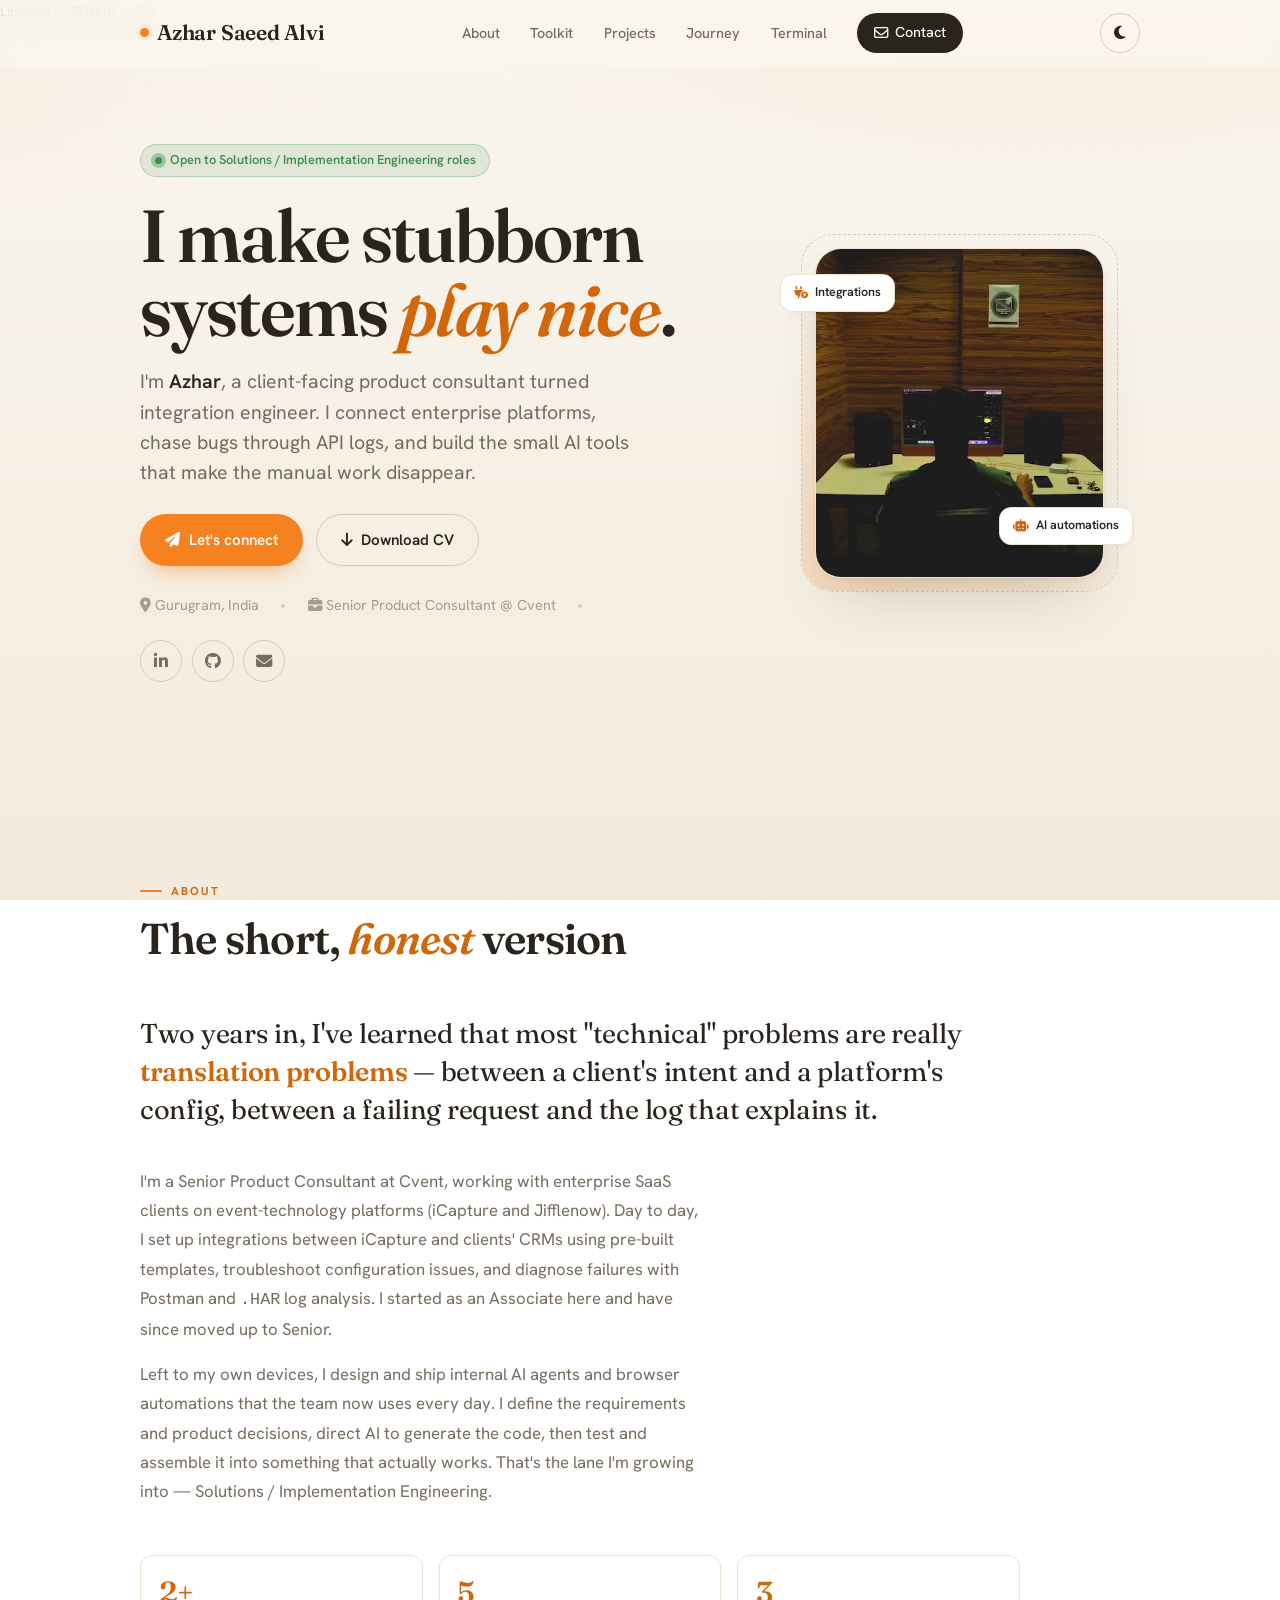
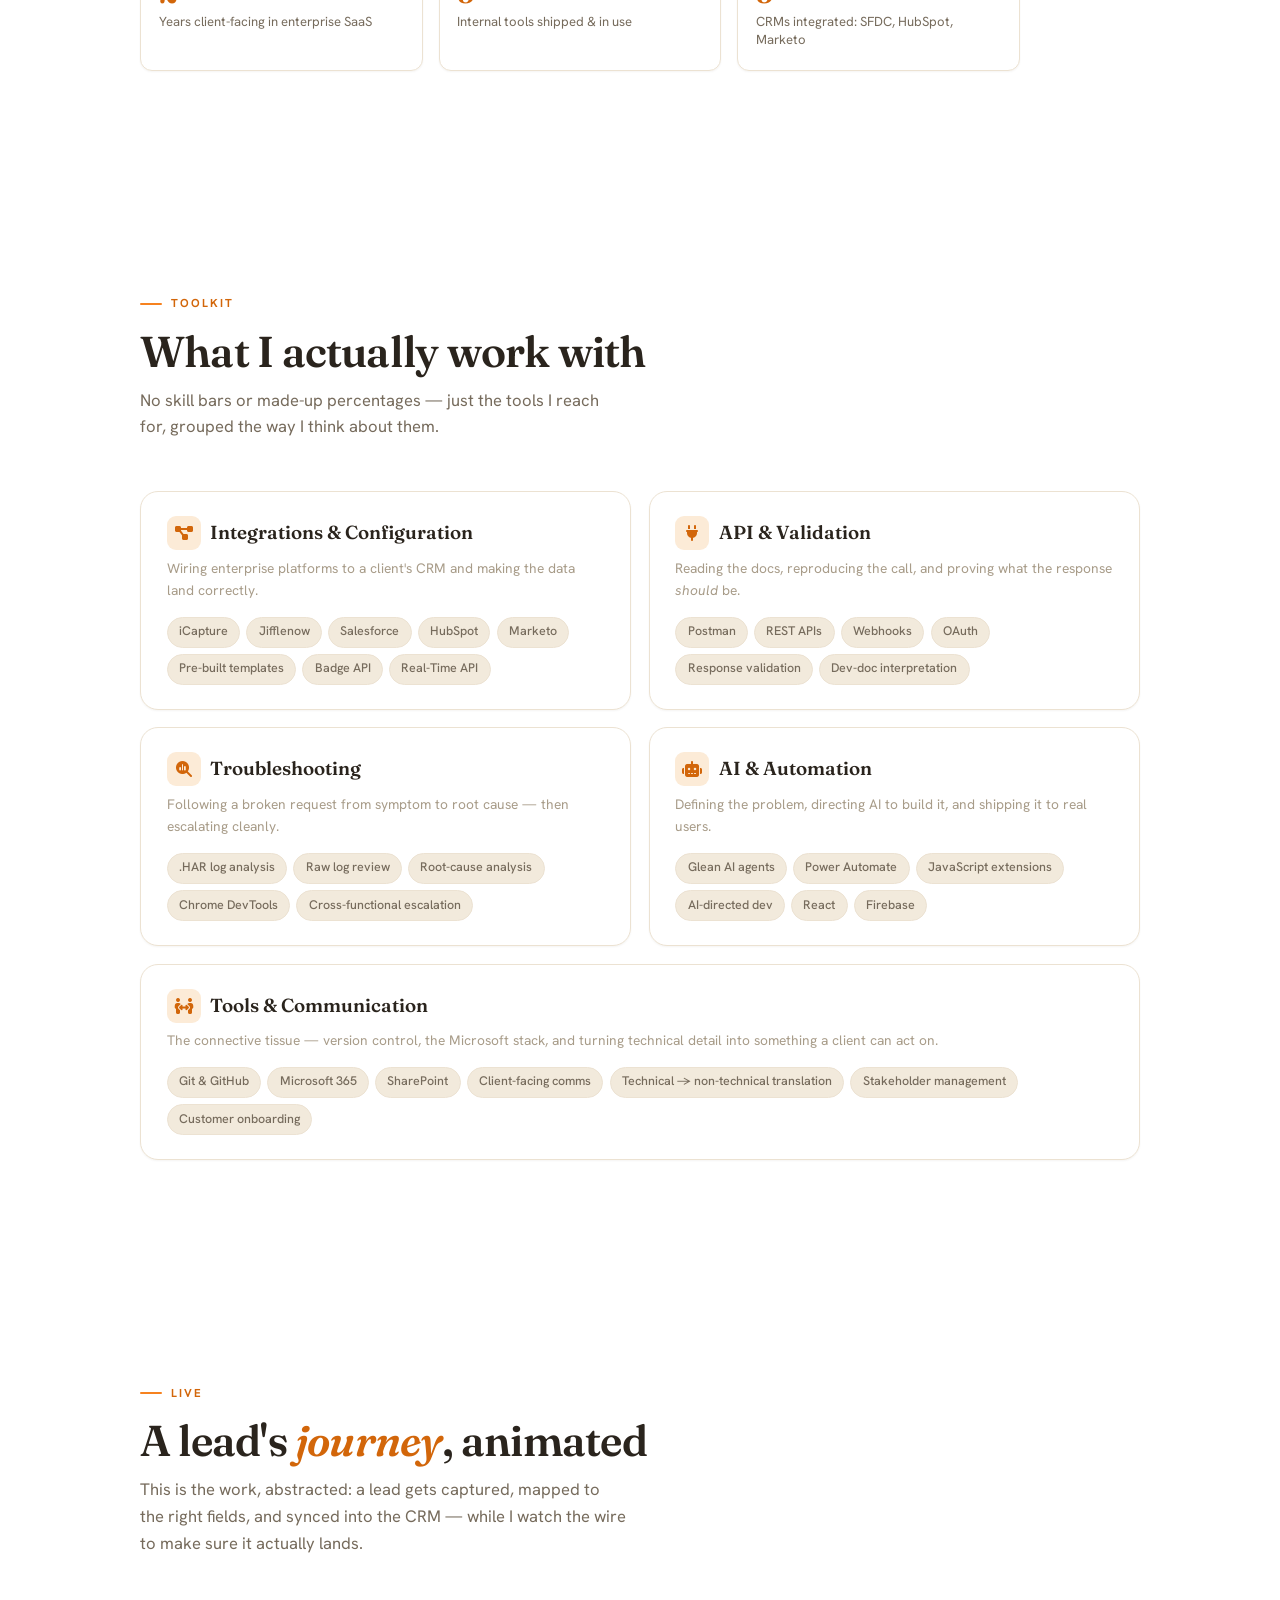
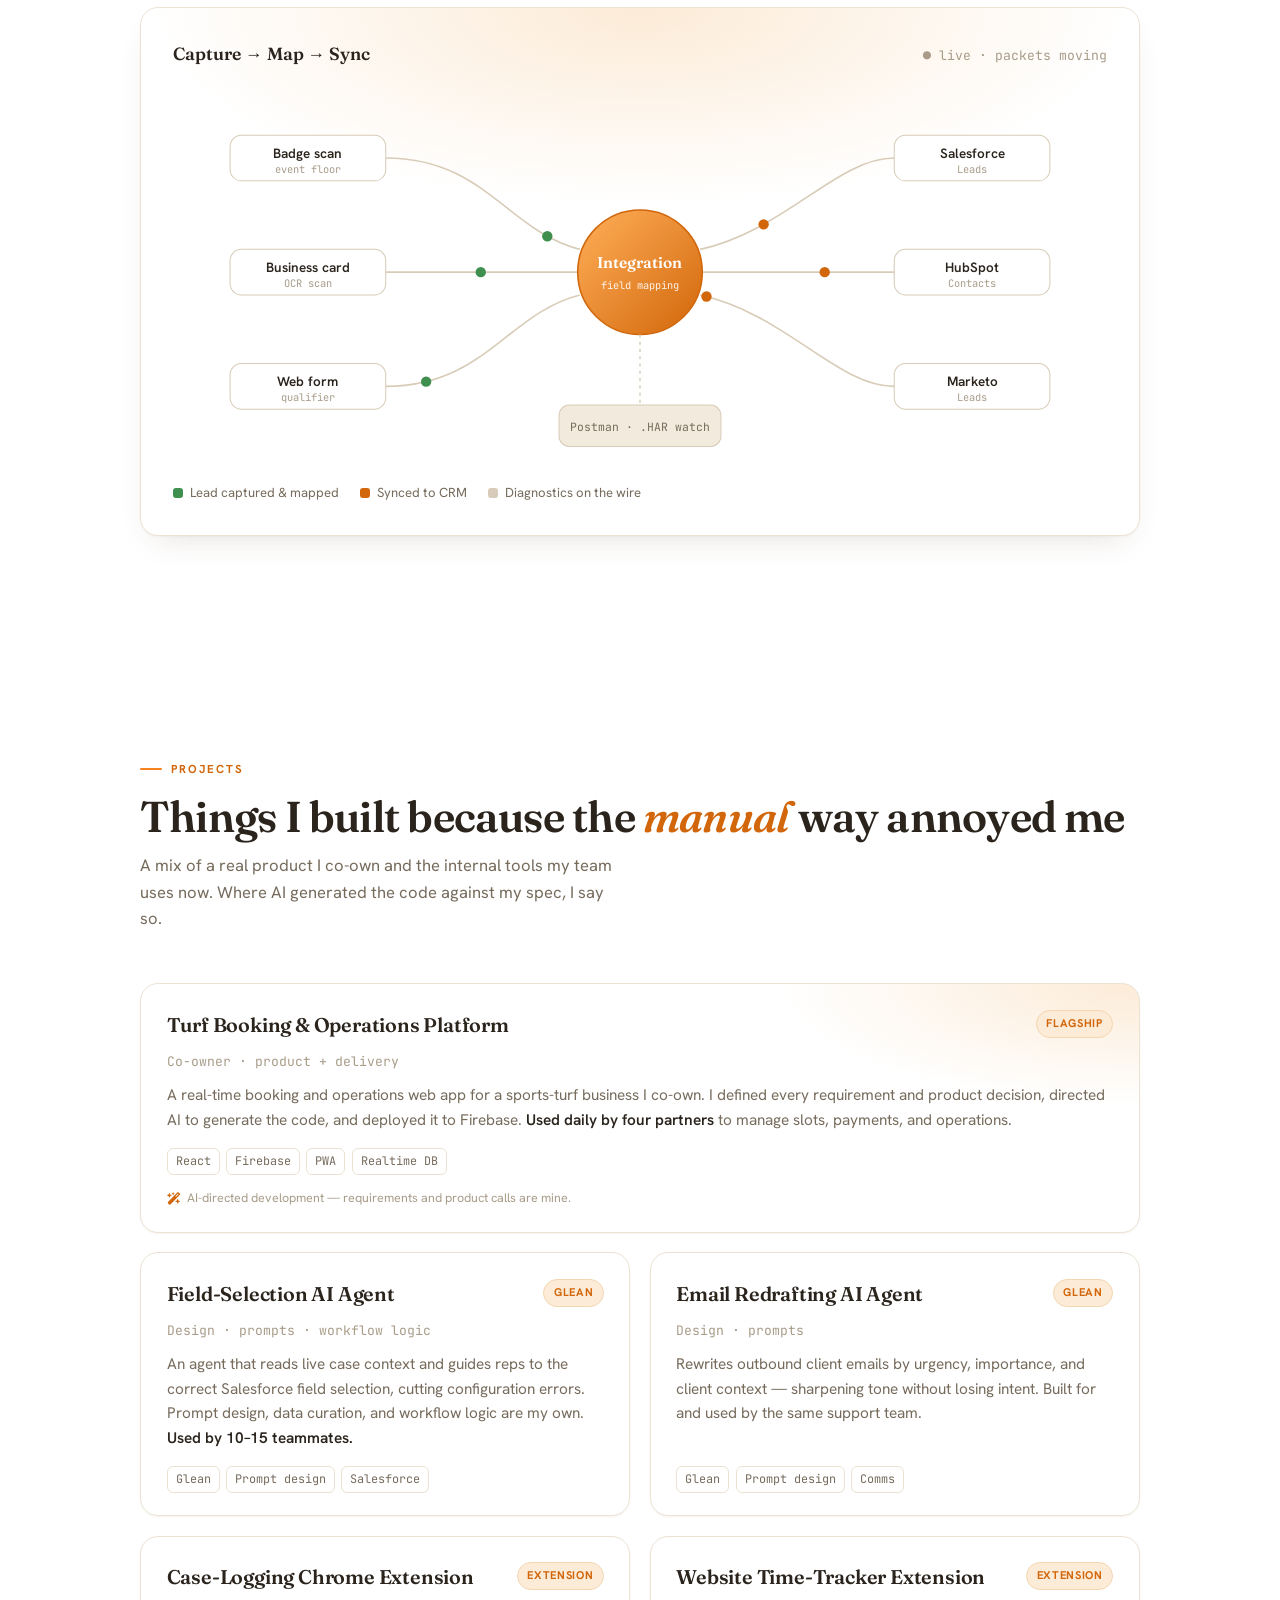
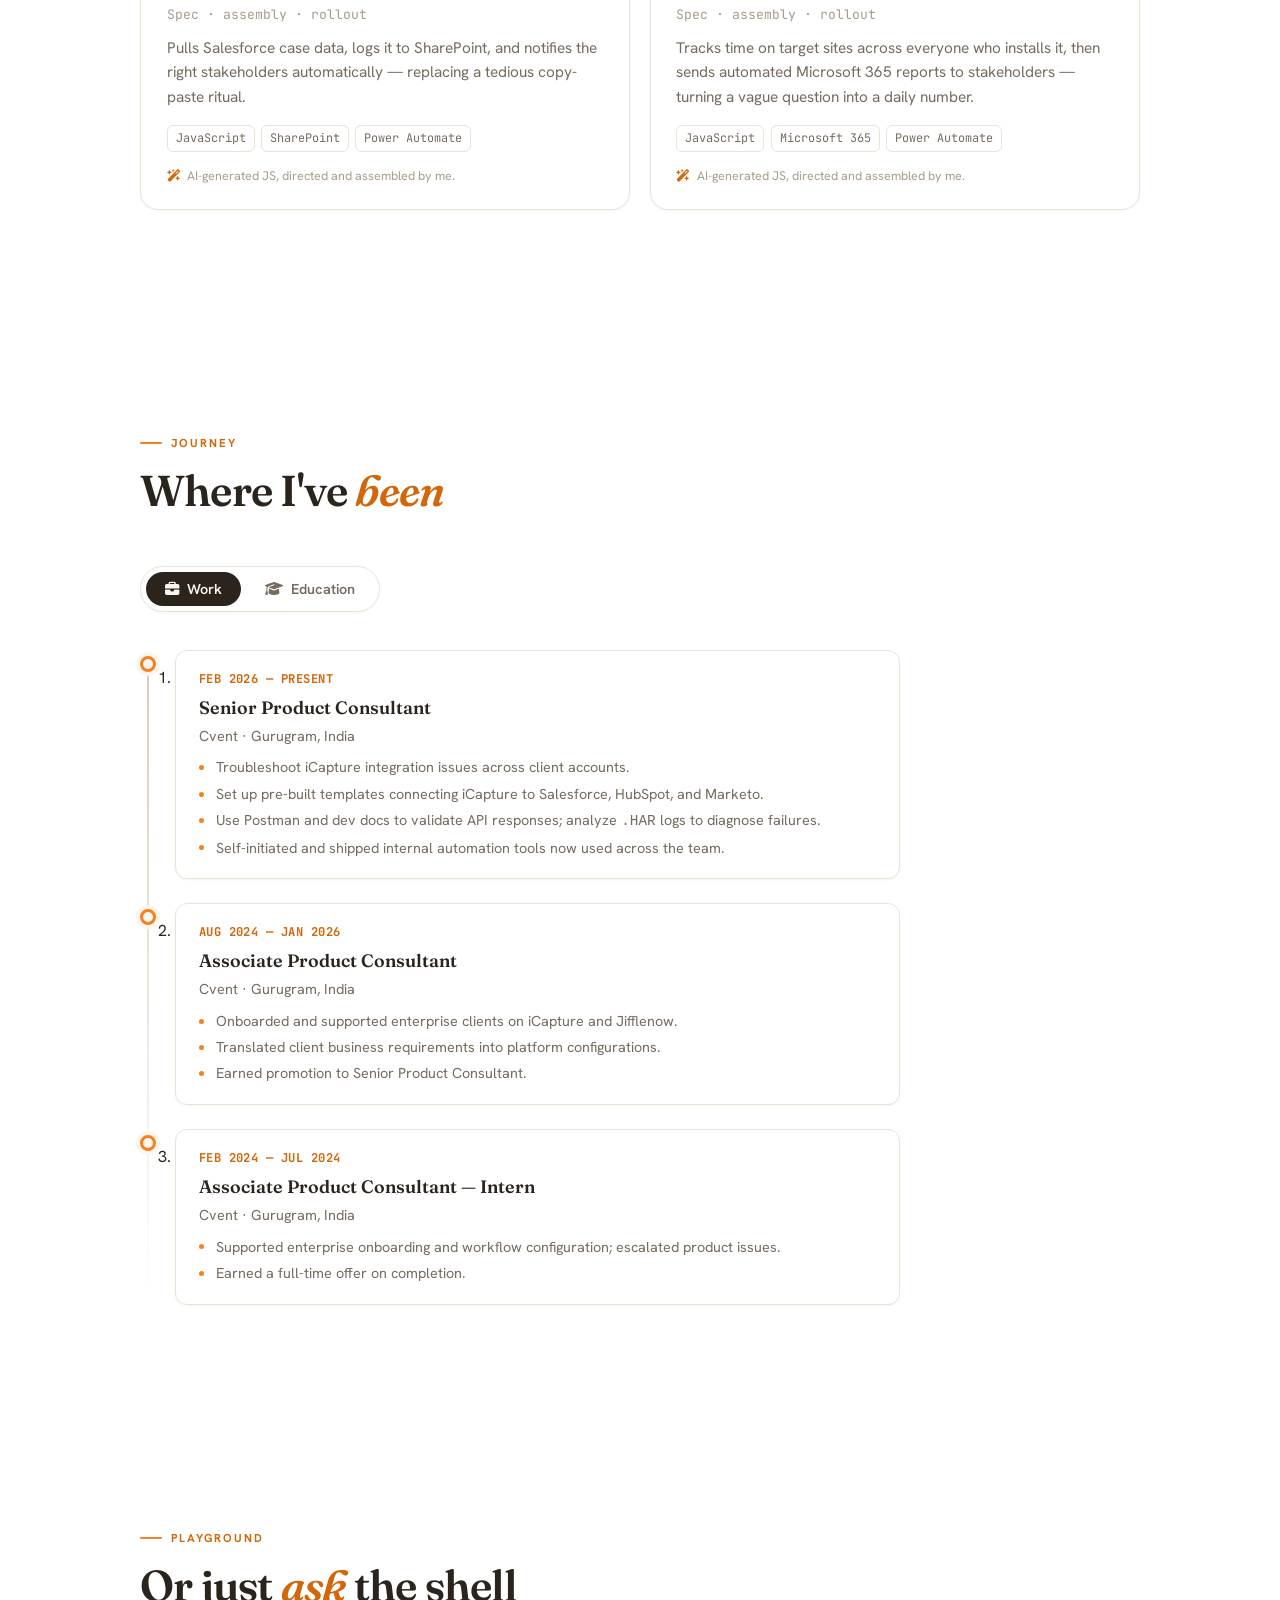
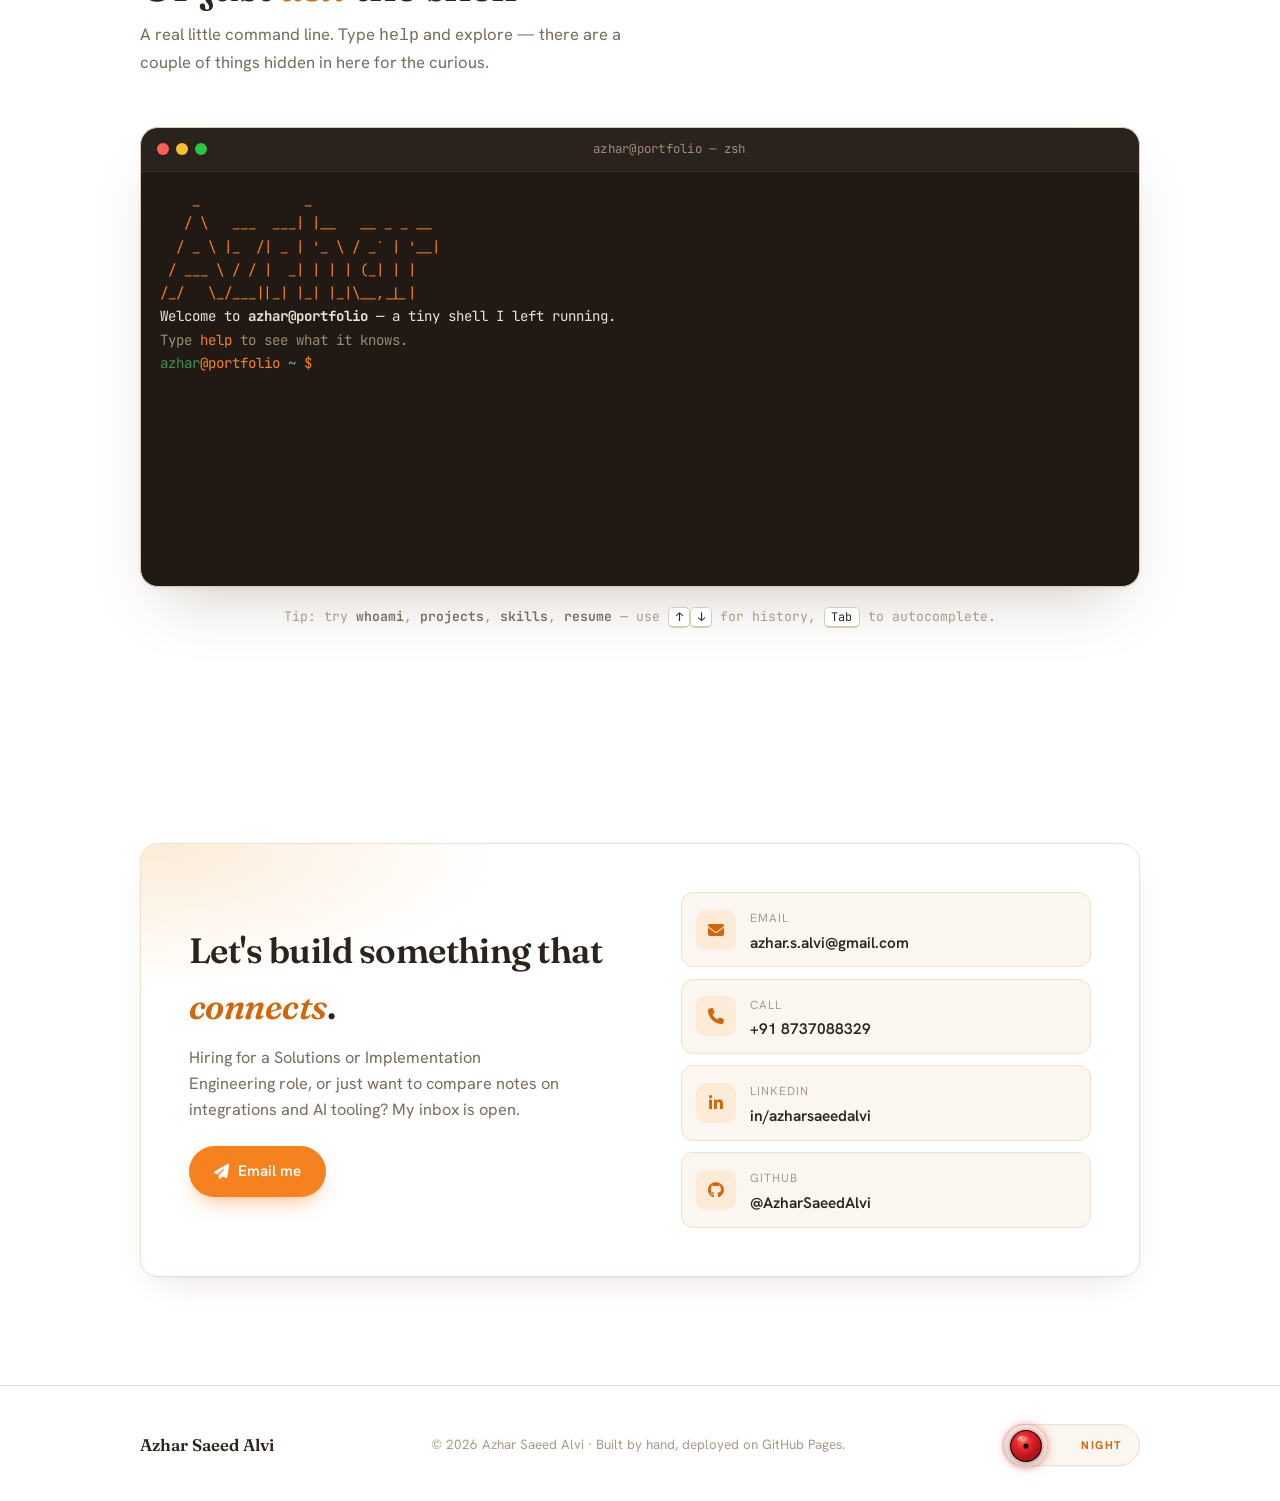
==== commit c165a8c6: "Mobile fixes: scrollable flow diagram + animateTransform Sharingan spin" ====
--- a/index.html
+++ b/index.html
@@ -561,11 +561,13 @@
             <circle cx="50" cy="50" r="30" fill="none" stroke="rgba(0,0,0,.16)" stroke-width="1.1"/>
             <circle class="iris-night" cx="50" cy="50" r="44" fill="url(#irisN)"/>
             <g class="sh-tomoe" fill="#080808"><g class="sh-tomoe-spin">
+              <animateTransform attributeName="transform" attributeType="XML" type="rotate" from="0 50 50" to="360 50 50" dur="3.5s" repeatCount="indefinite"/>
               <use href="#tomoe"/>
               <use href="#tomoe" transform="rotate(120 50 50)"/>
               <use href="#tomoe" transform="rotate(240 50 50)"/>
             </g></g>
             <g class="sh-mang"><g class="sh-mang-spin">
+              <animateTransform attributeName="transform" attributeType="XML" type="rotate" from="0 50 50" to="360 50 50" dur="11s" repeatCount="indefinite"/>
               <use href="#mpetal" fill="url(#mangG)" stroke="#0a0a0a" stroke-width="2.4"/>
               <use href="#mpetal" fill="url(#mangG)" stroke="#0a0a0a" stroke-width="2.4" transform="rotate(60 50 50)"/>
               <use href="#mpetal" fill="url(#mangG)" stroke="#0a0a0a" stroke-width="2.4" transform="rotate(120 50 50)"/>
--- a/assets/css/styles.css
+++ b/assets/css/styles.css
@@ -174,8 +174,7 @@
 @keyframes shSpin{0%{transform:rotate(0) scale(1);}55%{transform:rotate(210deg) scale(1.12);}100%{transform:rotate(360deg) scale(1);}}
 .sh-eye g{transform-box:view-box;transform-origin:50px 50px;}
 @keyframes shEyeSpin{to{transform:rotate(360deg);}}
-.sh-tomoe-spin{animation:shEyeSpin 3.5s linear infinite;}
-.sh-mang-spin{animation:shEyeSpin 11s linear infinite;}
+/* idle rotation uses SVG <animateTransform> in index.html — reliable on mobile Safari */
 .sh-toggle:hover .sh-tomoe-spin{animation-duration:.85s;}
 .sh-toggle:hover .sh-mang-spin{animation-duration:3s;}
 .sh-toggle:hover .sh-chakra{box-shadow:0 0 13px rgba(226,30,37,.75),0 0 32px rgba(226,30,37,.42);}
@@ -452,4 +451,6 @@
   .wd-day{left:12px;}
   .wd-night{right:12px;}
   .hero-meta{gap:.8rem;}
-}
+  .flow-wrap{overflow-x:auto;-webkit-overflow-scrolling:touch;}
+  .flow-svg{min-width:600px;}
+}
